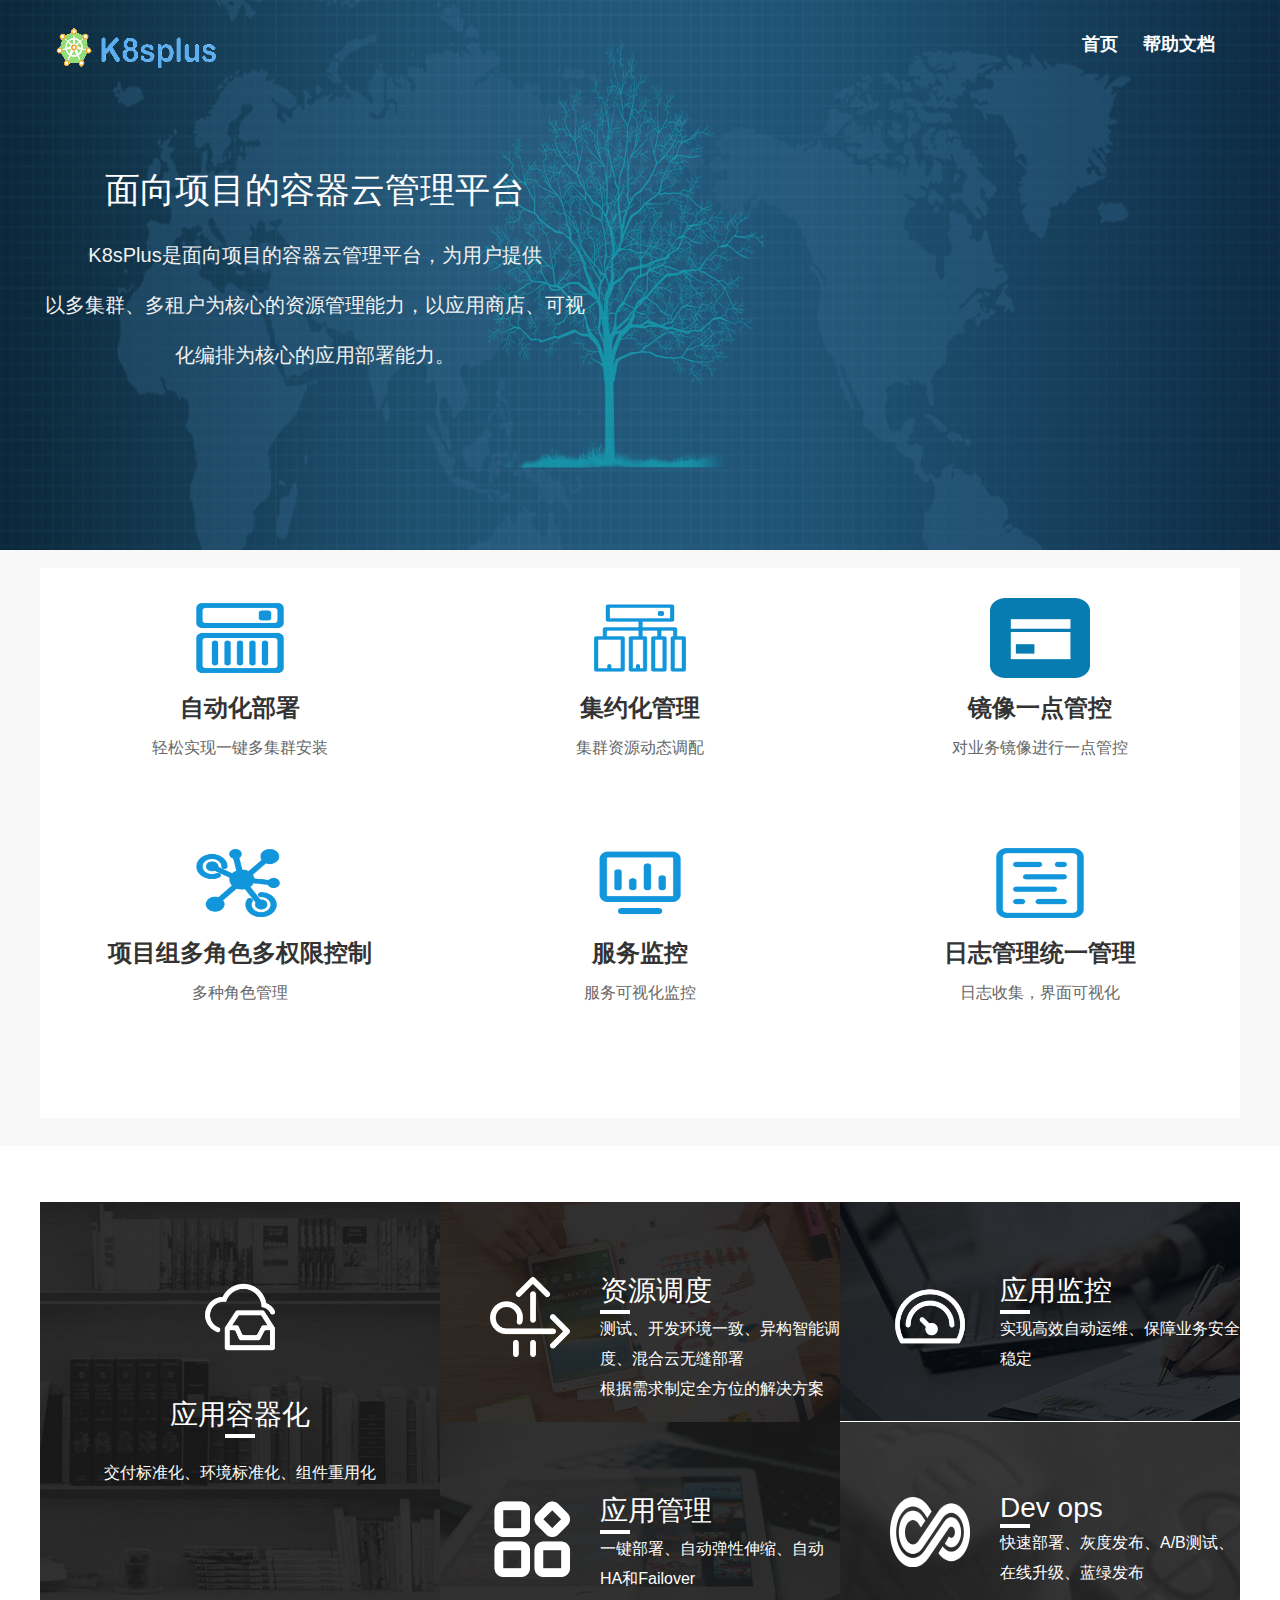
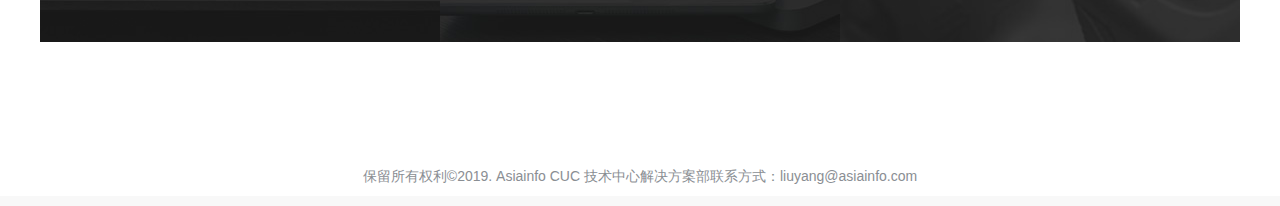
==== index.html @ 66e70c9d "+ 首页。" ====
<!DOCTYPE html>
<html>
<head>
    <meta charset="utf-8" />
    <meta http-equiv="X-UA-Compatible" content="IE=edge,chrome=1">
    <title>k8splus-首页</title>
    <!--<link rel="stylesheet" type="text/css" href="css/layui.css?v=7380"/>-->
    <link rel="stylesheet" type="text/css" href="css/PublicStyle.css?v=7380" />
    <link rel="stylesheet" type="text/css" href="css/main.css"/>
    <link rel="shortcut icon" href="img/logo_ico.ico" />

</head>
<body style="background: #f8f8f8; " class="fontFace">

<style>
    .zcy_menu a span{margin-top:15px;height:30px;}

</style>

<div class="zcy_indexBannerAndNav" style="height: 550px">
    <div class="zcy_indexBanner">
        <div class="zcy_indexBannerMsg" style="background: url(img/banner-t4.png) no-repeat center;background-size: 100% 100%;-moz-background-size: 100% 100%;">


            <div class="zcy_indexBannerMsg_No4" style="text-align: center">

                <h1 style="margin-top: 150px;font-size: 35px;color:#ffffff;width: 550px">面向项目的容器云管理平台</h1>
                <p style="width:550px;font-size: 20px;text-align: center">K8sPlus是面向项目的容器云管理平台，为用户提供<br>以多集群、多租户为核心的资源管理能力，以应用商店、可视化编排为核心的应用部署能力。</p>
            </div>

            <div  style="position:absolute; top:0; left:0; width:100%; height:89px;">
                <div class="zcy_nav">
                    <div class="zcy_logo"><a href="index3.html"><img src="img/k8s-icon2.png" style="margin-top: 20px;height: 58px;width: 240px"></a></div>
                    <div class="zcy_menu" >
                        <b><a href="index3.html" style="color: #ffffff">首页</a></b>
                        <!--<b><a href="product.html" class="navTag">产品概述</a></b>-->
                        <!--<b><a href="CarryoutPlan.html" class="navTag">实施案例</a></b>-->
                        <b><a href="https://lionelpang.github.io/k8splus/docs/" target="_blank" style="color: #ffffff">帮助文档</a></b>
                        <!--<b><a href="updateHistory.html">发布订阅</a></b>-->
                        <!--<a href=""style="margin-right:0">关于我们</a>-->
                    </div>
                </div>
            </div>
        </div>
    </div>

</div>

<script type="text/javascript">

</script>

<div class="zcy_indexPlan">
    <div class="byl_indexPlan">
        <div class="byl_indexPlanBox">
            <!--<h1>应用场景</h1>-->
            <br>
            <div class="byl_indexPlanMsg">
                <ul class="byl_show">
                    <li class="byl_li1">
                        <img src="img/bushu.png" class = "icon_fontSize">
                        <h2>自动化部署</h2>
                        <p>轻松实现一键多集群安装</p>
                    </li>
                    <li class="byl_li2">
                        <img src="img/icon--2.png" class = "icon_fontSize">
                        <h2>集约化管理</h2>
                        <p>集群资源动态调配</p>
                    </li>
                    <li class="byl_li3">
                        <img src="img/16-2.png" class = "icon_fontSize">
                        <h2>镜像一点管控</h2>
                        <p>对业务镜像进行一点管控</p>
                    </li>
                    <li class="byl_li4">
                        <img src="img/yiji-shujuguandaoguankongtai.png" class = "icon_fontSize">
                        <h2>项目组多角色多权限控制</h2>
                        <p>多种角色管理</p>
                    </li>
                    <li class="byl_li5">
                        <img src="img/jiankong.png" class = "icon_fontSize">
                        <h2>服务监控</h2>
                        <p>服务可视化监控</p>
                    </li>
                    <li class="byl_li6">
                        <img src="img/rizhi.png" class = "icon_fontSize">
                        <h2>日志管理统一管理</h2>
                        <p>日志收集，界面可视化</p>
                    </li>
                </ul>
            </div>
        </div>
    </div>
</div>
<br><br>

<div class="zcy_indexIncrement" style="background-color: white">
    <div class="byl_zcy_indexIncrement"  style="background-color: white">
        <div class="byl_zcy_indexIncrementBox"  style="background-color: white">
            <!--<h1></h1>-->
            <br>
            <br>
            <div class="byl_zcy_indexIncMsg" >
                <div class="byl_box1" >
                    <div class="byl_No1">
                        <img src="img/yunrongqi.png" class="bylimg80">
                        <h2>应用容器化</h2>
                        <em></em>
                        <p>交付标准化、环境标准化、组件重用化</p>
                    </div>
                </div>
                <div class="byl-right" >
                    <div class="byl_box2" >
                        <div class="byl_No2" >
                            <dl>
                                <dt><img src="img/ziyuantiaodu.png" class="bylimg80"></dt>
                                <dd>
                                    <h2>资源调度</h2>
                                    <em></em>
                                    <p>测试、开发环境一致、异构智能调度、混合云无缝部署<br>根据需求制定全方位的解决方案</p>
                                </dd>
                            </dl>
                        </div>
                    </div>
                    <div class="byl_box2">
                        <div class="byl_No3" >
                            <dl>
                                <dt><img src="img/jiankong2.png" class="bylimg80"></dt>
                                <dd>
                                    <h2>应用监控</h2>
                                    <em></em>
                                    <p>实现高效自动运维、保障业务安全稳定</p>
                                </dd>
                            </dl>
                        </div>
                    </div>
                    <div class="byl_box2">
                        <div class="byl_No4" >
                            <dl>
                                <dt><img src="img/gaiicon-.png" class="bylimg80"></dt>
                                <dd>
                                    <h2>应用管理</h2>
                                    <em></em>
                                    <p>一键部署、自动弹性伸缩、自动HA和Failover</p>
                                </dd>
                            </dl>
                        </div>
                    </div>
                    <div class="byl_box2">
                        <div class="byl_No5" >
                            <dl>
                                <dt><img src="img/devops2.png" style="height: 70px;width: 100px" class="bylimg80"></dt>
                                <dd>
                                    <h2>Dev ops</h2>
                                    <em></em>
                                    <p>快速部署、灰度发布、A/B测试、在线升级、蓝绿发布</p>
                                </dd>
                            </dl>
                        </div>
                    </div>
                </div>
            </div>
        </div>
    </div>
</div>


<style>
    .zcy_indexFootSer p em{margin:0 10px;}
    .zcy_indexBanner{position:absolute; top:0px; left:0; width:100%; height:550px;}

    .zcy_indexBannerMsg{width:100%; height:550px;  -webkit-background-size: contain; -o-background-size: cover; z-index:-1;}


    .zcy_indexBannerMsg.No6{background: url(./img/banner2.jpg)}
    .icon_fontSize {
     width: 100px;
        height: 80px;

    }
    .zcy_indexBannerMsg img{width:100%; height:550px; }
    .zcy_indexSideContact{width:100%; height:100px; background: #eeeeee;}
    /*.zcy_indexSide{width:100%; height:650px; background: url(../img/index_mapBanner.png)no-repeat center; -webkit-background-size: cover; -o-background-size: cover; margin:0 auto; }*/

    #china-map {
        width: 500px;
        height: 500px;
        margin: auto;
        background: red;
    }
</style>


<div style="display: none;">
    <!--<script type="text/javascript">var cnzz_protoco l = (("https:" == document.location.protocol) ? " https://" : " http://");document.write(unescape("%3Cspan id='cnzz_stat_icon_1259146455'%3E%3C/span%3E%3Cscript src='" + cnzz_protocol + "s11.cnzz.com/z_stat.php%3Fid%3D1259146455' type='text/javascript'%3E%3C/script%3E"));</script>-->
</div>

<div class="zcy_indexCopy">
    <p>保留所有权利©2019. Asiainfo CUC 技术中心解决方案部联系方式：liuyang@asiainfo.com</p>
</div>
</body>

</html>



<script type="text/javascript">




</script>
---- css/layui.css ----
/** layui-v1.0.9_rls MIT License By http://www.layui.com */

.layui-laypage a,
a {
	text-decoration: none
}

.layui-btn,
.layui-inline,
img {
	vertical-align: middle
}

.layui-btn,
.layui-unselect {
	-webkit-user-select: none;
	-ms-user-select: none;
	-moz-user-select: none
}

.layui-btn,
.layui-tree li i,
.layui-unselect {
	-moz-user-select: none
}

blockquote,
body,
button,
dd,
div,
dl,
dt,
form,
h1,
h2,
h3,
h4,
h5,
h6,
input,
li,
ol,
p,
pre,
td,
textarea,
th,
ul {
	margin: 0;
	padding: 0;
	-webkit-tap-highlight-color: rgba(0, 0, 0, 0)
}

a:active,
a:hover {
	outline: 0
}

img {
	display: inline-block;
	border: none
}

li {
	list-style: none
}

table {
	border-collapse: collapse;
	border-spacing: 0
}

h1,
h2,
h3 {
	font-size: 14px;
	font-weight: 400
}

h4,
h5,
h6 {
	font-size: 100%;
	font-weight: 400
}

button,
input,
optgroup,
option,
select,
textarea {
	font-family: inherit;
	font-size: inherit;
	font-style: inherit;
	font-weight: inherit;
	outline: 0
}

pre {
	white-space: pre-wrap;
	white-space: -moz-pre-wrap;
	white-space: -pre-wrap;
	white-space: -o-pre-wrap;
	word-wrap: break-word
}

::-webkit-scrollbar {
	width: 10px;
	height: 10px
}

::-webkit-scrollbar-button:vertical {
	display: none
}

::-webkit-scrollbar-corner,
::-webkit-scrollbar-track {
	background-color: #e2e2e2
}

::-webkit-scrollbar-thumb {
	border-radius: 0;
	background-color: rgba(0, 0, 0, .3)
}

::-webkit-scrollbar-thumb:vertical:hover {
	background-color: rgba(0, 0, 0, .35)
}

::-webkit-scrollbar-thumb:vertical:active {
	background-color: rgba(0, 0, 0, .38)
}
@font-face {
	font-family: layui-icon;
	src: url(../font/iconfont.eot?v=1.0.9);
	src: url(../font/iconfont.eot?v=1.0.9#iefix) format('embedded-opentype'),
	url(../font/iconfont.svg?v=1.0.9#iconfont) format('svg'),
	url(../font/iconfont.woff?v=1.0.9) format('woff'),
	url(../font/iconfont.ttf?v=1.0.9) format('truetype')
}
.layui-icon {
	font-family: layui-icon!important;
	font-size: 16px;
	font-style: normal;
	-webkit-font-smoothing: antialiased;
	-moz-osx-font-smoothing: grayscale
}
/*
body {
	line-height: 24px;
	font: 14px Helvetica Neue, Helvetica, PingFang SC, \5FAE\8F6F\96C5\9ED1, Tahoma, Arial, sans-serif
}
*/

hr {
	height: 1px;
	margin: 10px 0;
	border: 0;
	background-color: #e2e2e2;
	clear: both
}

a {
	color: #333
}

a:hover {
	color: #777
}

a cite {
	font-style: normal;
	*cursor: pointer
}

.layui-box,
.layui-box * {
	-webkit-box-sizing: content-box!important;
	-moz-box-sizing: content-box!important;
	box-sizing: content-box!important
}

.layui-border-box,
.layui-border-box * {
	-webkit-box-sizing: border-box!important;
	-moz-box-sizing: border-box!important;
	box-sizing: border-box!important
}

.layui-clear {
	clear: both;
	*zoom: 1
}

.layui-clear:after {
	content: '\20';
	clear: both;
	*zoom: 1;
	display: block;
	height: 0
}

.layui-inline {
	position: relative;
	display: inline-block;
	*display: inline;
	*zoom: 1
}

.layui-edge {
	position: absolute;
	width: 0;
	height: 0;
	border-style: dashed;
	border-color: transparent;
	overflow: hidden
}

.layui-elip {
	text-overflow: ellipsis;
	overflow: hidden;
	white-space: nowrap
}

.layui-disabled,
.layui-disabled:hover {
	color: #d2d2d2!important;
	cursor: not-allowed!important
}

.layui-circle {
	border-radius: 100%
}

.layui-show {
	display: block!important
}

.layui-hide {
	display: none!important
}

.layui-main {
	position: relative;
	width: 1140px;
	margin: 0 auto
}

.layui-header {
	position: relative;
	z-index: 1000;
	height: 60px
}

.layui-header a:hover {
	transition: all .5s;
	-webkit-transition: all .5s
}

.layui-side {
	position: fixed;
	top: 0;
	bottom: 0;
	z-index: 999;
	width: 200px;
	overflow-x: hidden
}

.layui-side-scroll {
	width: 220px;
	height: 100%;
	overflow-x: hidden
}

.layui-body {
	position: absolute;
	left: 200px;
	right: 0;
	top: 0;
	bottom: 0;
	z-index: 998;
	width: auto;
	overflow: hidden;
	overflow-y: auto;
	-webkit-box-sizing: border-box;
	-moz-box-sizing: border-box;
	box-sizing: border-box
}

.layui-layout-admin .layui-header {
	background-color: #23262E
}

.layui-layout-admin .layui-side {
	top: 60px;
	width: 200px;
	overflow-x: hidden
}

.layui-layout-admin .layui-body {
	top: 60px;
	bottom: 44px
}

.layui-layout-admin .layui-main {
	width: auto;
	margin: 0 15px
}

.layui-layout-admin .layui-footer {
	position: fixed;
	left: 200px;
	right: 0;
	bottom: 0;
	height: 44px;
	background-color: #eee
}

.layui-btn,
.layui-input,
.layui-select,
.layui-textarea,
.layui-upload-button {
	outline: 0;
	-webkit-transition: border-color .3s cubic-bezier(.65, .05, .35, .5);
	transition: border-color .3s cubic-bezier(.65, .05, .35, .5);
	-webkit-box-sizing: border-box!important;
	-moz-box-sizing: border-box!important;
	box-sizing: border-box!important
}

.layui-elem-quote {
	margin-bottom: 10px;
	padding: 15px;
	line-height: 22px;
	border-left: 5px solid #009688;
	border-radius: 0 2px 2px 0;
	background-color: #f2f2f2
}

.layui-quote-nm {
	border-color: #e2e2e2;
	border-style: solid;
	border-width: 1px 1px 1px 5px;
	background: 0 0
}

.layui-elem-field {
	margin-bottom: 10px;
	padding: 0;
	border: 1px solid #e2e2e2
}

.layui-elem-field legend {
	margin-left: 20px;
	padding: 0 10px;
	font-size: 20px;
	font-weight: 300
}

.layui-field-title {
	margin: 10px 0 20px;
	border: none;
	border-top: 1px solid #e2e2e2
}

.layui-field-box {
	padding: 10px 15px
}

.layui-field-title .layui-field-box {
	padding: 10px 0
}

.layui-progress {
	position: relative;
	height: 6px;
	border-radius: 20px;
	background-color: #e2e2e2
}

.layui-progress-bar {
	position: absolute;
	width: 0;
	max-width: 100%;
	height: 6px;
	border-radius: 20px;
	text-align: right;
	background-color: #5FB878;
	transition: all .3s;
	-webkit-transition: all .3s
}

.layui-progress-big,
.layui-progress-big .layui-progress-bar {
	height: 18px;
	line-height: 18px
}

.layui-progress-text {
	position: relative;
	top: -18px;
	line-height: 18px;
	font-size: 12px;
	color: #666
}

.layui-progress-big .layui-progress-text {
	position: static;
	padding: 0 10px;
	color: #fff
}

.layui-collapse {
	border: 1px solid #e2e2e2;
	border-radius: 2px
}

.layui-colla-item {
	border-top: 1px solid #e2e2e2
}

.layui-colla-item:first-child {
	border-top: none
}

.layui-colla-title {
	position: relative;
	height: 42px;
	line-height: 42px;
	padding: 0 15px 0 35px;
	color: #333;
	background-color: #f2f2f2;
	cursor: pointer
}

.layui-colla-content {
	display: none;
	padding: 10px 15px;
	line-height: 22px;
	border-top: 1px solid #e2e2e2;
	color: #666
}

.layui-colla-icon {
	position: absolute;
	left: 15px;
	top: 0;
	font-size: 14px
}

.layui-bg-red {
	background-color: #FF5722
}

.layui-bg-orange {
	background-color: #F7B824
}

.layui-bg-green {
	background-color: #009688
}

.layui-bg-cyan {
	background-color: #2F4056
}

.layui-bg-blue {
	background-color: #1E9FFF
}

.layui-bg-black {
	background-color: #393D49
}

.layui-bg-gray {
	background-color: #eee
}

.layui-word-aux {
	font-size: 12px;
	color: #999;
	padding: 0 5px
}

.layui-btn {
	display: inline-block;
	height: 38px;
	line-height: 38px;
	padding: 0 18px;
	background-color: #009688;
	color: #fff;
	white-space: nowrap;
	text-align: center;
	font-size: 14px;
	border: none;
	border-radius: 2px;
	cursor: pointer;
	opacity: .9;
	filter: alpha(opacity=90)
}

.layui-btn:hover {
	opacity: .8;
	filter: alpha(opacity=80);
	color: #fff
}

.layui-btn:active {
	opacity: 1;
	filter: alpha(opacity=100)
}

.layui-btn+.layui-btn {
	margin-left: 10px
}

.layui-btn-radius {
	border-radius: 100px
}

.layui-btn .layui-icon {
	font-size: 18px;
	vertical-align: bottom
}

.layui-btn-primary {
	border: 1px solid #C9C9C9;
	background-color: #fff;
	color: #555
}

.layui-btn-primary:hover {
	border-color: #009688;
	color: #333
}

.layui-btn-normal {
	background-color: #1E9FFF
}

.layui-btn-warm {
	background-color: #F7B824
}

.layui-btn-danger {
	background-color: #FF5722
}

.layui-btn-disabled,
.layui-btn-disabled:active,
.layui-btn-disabled:hover {
	border: 1px solid #e6e6e6;
	background-color: #FBFBFB;
	color: #C9C9C9;
	cursor: not-allowed;
	opacity: 1
}

.layui-btn-big {
	height: 44px;
	line-height: 44px;
	padding: 0 25px;
	font-size: 16px
}

.layui-btn-small {
	height: 30px;
	line-height: 30px;
	padding: 0 10px;
	font-size: 12px
}

.layui-btn-small i {
	font-size: 16px!important
}

.layui-btn-mini {
	height: 22px;
	line-height: 22px;
	padding: 0 5px;
	font-size: 12px
}

.layui-btn-mini i {
	font-size: 14px!important
}

.layui-btn-group {
	display: inline-block;
	vertical-align: middle;
	font-size: 0
}

.layui-btn-group .layui-btn {
	margin-left: 0!important;
	margin-right: 0!important;
	border-left: 1px solid rgba(255, 255, 255, .5);
	border-radius: 0
}

.layui-btn-group .layui-btn-primary {
	border-left: none
}

.layui-btn-group .layui-btn-primary:hover {
	border-color: #C9C9C9;
	color: #009688
}

.layui-btn-group .layui-btn:first-child {
	border-left: none;
	border-radius: 2px 0 0 2px
}

.layui-btn-group .layui-btn-primary:first-child {
	border-left: 1px solid #c9c9c9
}

.layui-btn-group .layui-btn:last-child {
	border-radius: 0 2px 2px 0
}

.layui-btn-group .layui-btn+.layui-btn {
	margin-left: 0
}

.layui-btn-group+.layui-btn-group {
	margin-left: 10px
}

.layui-input,
.layui-select,
.layui-textarea {
	height: 38px;
	line-height: 38px;
	line-height: 36px\9;
	border: 1px solid #e6e6e6;
	background-color: #fff;
	border-radius: 2px
}

.layui-form-label,
.layui-form-mid,
.layui-textarea {
	line-height: 20px;
	position: relative
}

.layui-input,
.layui-textarea {
	display: block;
	width: 100%;
	padding-left: 10px
}

.layui-input:hover,
.layui-textarea:hover {
	border-color: #D2D2D2!important
}

.layui-input:focus,
.layui-textarea:focus {
	border-color: #C9C9C9!important
}

.layui-textarea {
	min-height: 100px;
	height: auto;
	padding: 6px 10px;
	resize: vertical
}

.layui-select {
	padding: 0 10px
}

.layui-form input[type=checkbox],
.layui-form input[type=radio],
.layui-form select {
	display: none
}

.layui-form-item {
	margin-bottom: 15px;
	clear: both;
	*zoom: 1
}

.layui-form-item:after {
	content: '\20';
	clear: both;
	*zoom: 1;
	display: block;
	height: 0
}

.layui-form-label {
	float: left;
	display: block;
	padding: 9px 15px;
	width: 120px;
	font-weight: 400;
	text-align: right
}

.layui-form-item .layui-inline {
	margin-bottom: 5px;
	margin-right: 10px
}

.layui-input-block,
.layui-input-inline {
	position: relative
}

.layui-input-block {
	margin-left: 110px;
	min-height: 36px
}

.layui-input-inline {
	display: inline-block;
	vertical-align: middle
}

.layui-form-item .layui-input-inline {
	float: left;
	width: 190px;
	margin-right: 10px
}

.layui-form-text .layui-input-inline {
	width: auto
}

.layui-form-mid {
	float: left;
	display: block;
	padding: 8px 0;
	margin-right: 10px
}

.layui-form-danger+.layui-form-select .layui-input,
.layui-form-danger:focus {
	border: 1px solid #FF5722!important
}

.layui-form-select {
	position: relative
}

.layui-form-select .layui-input {
	padding-right: 30px;
	cursor: pointer
}

.layui-form-select .layui-edge {
	position: absolute;
	right: 10px;
	top: 50%;
	margin-top: -3px;
	cursor: pointer;
	border-width: 6px;
	border-top-color: #c2c2c2;
	border-top-style: solid;
	transition: all .3s;
	-webkit-transition: all .3s
}

.layui-form-select dl {
	display: none;
	position: absolute;
	left: 0;
	top: 42px;
	padding: 5px 0;
	z-index: 999;
	min-width: 100%;
	border: 1px solid #d2d2d2;
	max-height: 300px;
	overflow-y: auto;
	background-color: #fff;
	border-radius: 2px;
	box-shadow: 0 2px 4px rgba(0, 0, 0, .12);
	box-sizing: border-box
}

.layui-form-select dl dd,
.layui-form-select dl dt {
	padding: 0 10px;
	line-height: 36px;
	white-space: nowrap;
	overflow: hidden;
	text-overflow: ellipsis
}

.layui-form-select dl dt {
	font-size: 12px;
	color: #999
}

.layui-form-select dl dd {
	cursor: pointer
}

.layui-form-select dl dd:hover {
	background-color: #f2f2f2
}

.layui-form-select .layui-select-group dd {
	padding-left: 20px
}

.layui-form-select dl dd.layui-this {
	background-color: #5FB878;
	color: #fff
}

.layui-form-checkbox,
.layui-form-select dl dd.layui-disabled {
	background-color: #fff
}

.layui-form-selected dl {
	display: block
}

.layui-form-checkbox,
.layui-form-checkbox *,
.layui-form-radio,
.layui-form-radio *,
.layui-form-switch {
	display: inline-block;
	vertical-align: middle
}

.layui-form-selected .layui-edge {
	margin-top: -9px;
	-webkit-transform: rotate(180deg);
	transform: rotate(180deg);
	margin-top: -3px\9
}

:root .layui-form-selected .layui-edge {
	margin-top: -9px\0/IE9
}

.layui-select-none {
	margin: 5px 0;
	text-align: center;
	color: #999
}

.layui-select-disabled .layui-disabled {
	border-color: #eee!important
}

.layui-select-disabled .layui-edge {
	border-top-color: #d2d2d2
}

.layui-form-checkbox {
	position: relative;
	height: 30px;
	line-height: 28px;
	margin-right: 10px;
	padding-right: 30px;
	border: 1px solid #d2d2d2;
	cursor: pointer;
	font-size: 0;
	border-radius: 2px;
	-webkit-transition: .1s linear;
	transition: .1s linear;
	box-sizing: border-box!important
}

.layui-form-checkbox:hover {
	border: 1px solid #c2c2c2
}

.layui-form-checkbox span {
	padding: 0 10px;
	height: 100%;
	font-size: 14px;
	background-color: #d2d2d2;
	color: #fff;
	overflow: hidden;
	white-space: nowrap;
	text-overflow: ellipsis
}

.layui-form-checkbox:hover span {
	background-color: #c2c2c2
}

.layui-form-checkbox i {
	position: absolute;
	right: 0;
	width: 30px;
	color: #fff;
	font-size: 20px;
	text-align: center
}

.layui-form-checkbox:hover i {
	color: #c2c2c2
}

.layui-form-checked,
.layui-form-checked:hover {
	border-color: #5FB878
}

.layui-form-checked span,
.layui-form-checked:hover span {
	background-color: #5FB878
}

.layui-form-checked i,
.layui-form-checked:hover i {
	color: #5FB878
}

.layui-form-item .layui-form-checkbox {
	margin-top: 4px
}

.layui-form-checkbox[lay-skin=primary] {
	height: auto!important;
	line-height: normal!important;
	border: none!important;
	margin-right: 0;
	padding-right: 0;
	background: 0 0
}

.layui-form-checkbox[lay-skin=primary] span {
	float: right;
	padding-right: 15px;
	line-height: 18px;
	background: 0 0;
	color: #333
}

.layui-form-checkbox[lay-skin=primary] i {
	position: relative;
	top: 0;
	width: 16px;
	line-height: 16px;
	border: 1px solid #d2d2d2;
	font-size: 12px;
	border-radius: 2px;
	background-color: #fff;
	-webkit-transition: .1s linear;
	transition: .1s linear
}

.layui-form-checkbox[lay-skin=primary]:hover i {
	color: #333333;
	border-color: #1B1B1B;
	font-weight: bold;
}

.layui-form-checked[lay-skin=primary] i {
	border-color: #5FB878;
	background-color: #5FB878;
	color: #fff
}

.layui-checkbox-disbaled[lay-skin=primary] span {
	background: 0 0!important
}

.layui-checkbox-disbaled[lay-skin=primary]:hover i {
	border-color: #d2d2d2
}

.layui-form-item .layui-form-checkbox[lay-skin=primary] {
	margin-top: 10px
}

.layui-form-switch {
	position: relative;
	height: 22px;
	line-height: 22px;
	width: 42px;
	padding: 0 5px;
	margin-top: 8px;
	border: 1px solid #d2d2d2;
	border-radius: 20px;
	cursor: pointer;
	background-color: #fff;
	-webkit-transition: .1s linear;
	transition: .1s linear
}

.layui-form-switch i {
	position: absolute;
	left: 5px;
	top: 3px;
	width: 16px;
	height: 16px;
	border-radius: 20px;
	background-color: #d2d2d2;
	-webkit-transition: .1s linear;
	transition: .1s linear
}

.layui-form-switch em {
	position: absolute;
	right: 5px;
	top: 0;
	width: 25px;
	padding: 0!important;
	text-align: center!important;
	color: #999!important;
	font-style: normal!important;
	font-size: 12px
}

.layui-form-onswitch {
	border-color: #5FB878;
	background-color: #5FB878
}

.layui-form-onswitch i {
	left: 32px;
	background-color: #fff
}

.layui-form-onswitch em {
	left: 5px;
	right: auto;
	color: #fff!important
}

.layui-checkbox-disbaled {
	border-color: #e2e2e2!important
}

.layui-checkbox-disbaled span {
	background-color: #e2e2e2!important
}

.layui-checkbox-disbaled:hover i {
	color: #fff!important
}

.layui-form-radio {
	line-height: 28px;
	margin: 6px 10px 0 0;
	padding-right: 10px;
	cursor: pointer;
	font-size: 0
}

.layui-form-radio i {
	margin-right: 8px;
	font-size: 15px;
	color: #c2c2c2
}

.layui-form-radio span {
	font-size: 14px
}

.layui-form-radio i:hover,
.layui-form-radioed i {
	color: #5FB878
}

.layui-radio-disbaled i {
	color: #e2e2e2!important
}

.layui-form-pane .layui-form-label {
	width: 110px;
	padding: 8px 15px;
	height: 38px;
	line-height: 20px;
	border: 1px solid #e6e6e6;
	border-radius: 2px 0 0 2px;
	text-align: center;
	background-color: #FBFBFB;
	overflow: hidden;
	white-space: nowrap;
	text-overflow: ellipsis;
	-webkit-box-sizing: border-box!important;
	-moz-box-sizing: border-box!important;
	box-sizing: border-box!important
}

.layui-form-pane .layui-input-inline {
	margin-left: -1px
}

.layui-form-pane .layui-input-block {
	margin-left: 110px;
	left: -1px
}

.layui-form-pane .layui-input {
	border-radius: 0 2px 2px 0
}

.layui-form-pane .layui-form-text .layui-form-label {
	float: none;
	width: 100%;
	border-right: 1px solid #e6e6e6;
	border-radius: 2px;
	-webkit-box-sizing: border-box!important;
	-moz-box-sizing: border-box!important;
	box-sizing: border-box!important;
	text-align: left
}

.layui-laypage button,
.layui-laypage input,
.layui-nav {
	-webkit-box-sizing: border-box!important;
	-moz-box-sizing: border-box!important
}

.layui-form-pane .layui-form-text .layui-input-inline {
	display: block;
	margin: 0;
	top: -1px;
	clear: both
}

.layui-form-pane .layui-form-text .layui-input-block {
	margin: 0;
	left: 0;
	top: -1px
}

.layui-form-pane .layui-form-text .layui-textarea {
	min-height: 100px;
	border-radius: 0 0 2px 2px
}

.layui-form-pane .layui-form-checkbox {
	margin: 4px 0 4px 10px
}

.layui-form-pane .layui-form-radio,
.layui-form-pane .layui-form-switch {
	margin-top: 6px;
	margin-left: 10px
}

.layui-form-pane .layui-form-item[pane] {
	position: relative;
	border: 1px solid #e6e6e6
}

.layui-form-pane .layui-form-item[pane] .layui-form-label {
	position: absolute;
	left: 0;
	top: 0;
	height: 100%;
	border-width: 0 1px 0 0
}

.layui-form-pane .layui-form-item[pane] .layui-input-inline {
	margin-left: 110px
}

.layui-layedit {
	border: 1px solid #d2d2d2;
	border-radius: 2px
}

.layui-layedit-tool {
	padding: 3px 5px;
	border-bottom: 1px solid #e2e2e2;
	font-size: 0
}

.layedit-tool-fixed {
	position: fixed;
	top: 0;
	border-top: 1px solid #e2e2e2
}

.layui-layedit-tool .layedit-tool-mid,
.layui-layedit-tool .layui-icon {
	display: inline-block;
	vertical-align: middle;
	text-align: center;
	font-size: 14px
}

.layui-layedit-tool .layui-icon {
	position: relative;
	width: 32px;
	height: 30px;
	line-height: 30px;
	margin: 3px 5px;
	color: #777;
	cursor: pointer;
	border-radius: 2px
}

.layui-layedit-tool .layui-icon:hover {
	color: #393D49
}

.layui-layedit-tool .layui-icon:active {
	color: #000
}

.layui-layedit-tool .layedit-tool-active {
	background-color: #e2e2e2;
	color: #000
}

.layui-layedit-tool .layui-disabled,
.layui-layedit-tool .layui-disabled:hover {
	color: #d2d2d2;
	cursor: not-allowed
}

.layui-layedit-tool .layedit-tool-mid {
	width: 1px;
	height: 18px;
	margin: 0 10px;
	background-color: #d2d2d2
}

.layedit-tool-html {
	width: 50px!important;
	font-size: 30px!important
}

.layedit-tool-b,
.layedit-tool-code,
.layedit-tool-help {
	font-size: 16px!important
}

.layedit-tool-d,
.layedit-tool-face,
.layedit-tool-image,
.layedit-tool-unlink {
	font-size: 18px!important
}

.layedit-tool-image input {
	position: absolute;
	font-size: 0;
	left: 0;
	top: 0;
	width: 100%;
	height: 100%;
	opacity: .01;
	filter: Alpha(opacity=1);
	cursor: pointer
}

.layui-layedit-iframe iframe {
	display: block;
	width: 100%
}

#LAY_layedit_code {
	overflow: hidden
}

.layui-table {
	width: 100%;
	margin: 10px 0;
	background-color: #fff
}

.layui-table tr {
	transition: all .3s;
	-webkit-transition: all .3s
}

.layui-table thead tr {
	background-color: #f2f2f2
}

.layui-table th {
	text-align: left
}

.layui-table td,
.layui-table th {
	padding: 9px 15px;
	min-height: 20px;
	line-height: 20px;
	border: 1px solid #e2e2e2;
	font-size: 14px
}

.layui-table tr:hover,
.layui-table[lay-even] tr:nth-child(even) {
	background-color: #f8f8f8
}

.layui-table[lay-skin=line],
.layui-table[lay-skin=row] {
	border: 1px solid #e2e2e2
}

.layui-table[lay-skin=line] td,
.layui-table[lay-skin=line] th {
	border: none;
	border-bottom: 1px solid #e2e2e2
}

.layui-table[lay-skin=row] td,
.layui-table[lay-skin=row] th {
	border: none;
	border-right: 1px solid #e2e2e2
}

.layui-table[lay-skin=nob] td,
.layui-table[lay-skin=nob] th {
	border: none
}

.layui-upload-button {
	position: relative;
	display: inline-block;
	vertical-align: middle;
	min-width: 60px;
	height: 38px;
	line-height: 38px;
	border: 1px solid #DFDFDF;
	border-radius: 2px;
	overflow: hidden;
	background-color: #fff;
	color: #666
}

.layui-upload-button:hover {
	border: 1px solid #aaa;
	color: #333
}

.layui-upload-button:active {
	border: 1px solid #4CAF50;
	color: #000
}

.layui-upload-button input,
.layui-upload-file {
	opacity: .01;
	filter: Alpha(opacity=1);
	cursor: pointer
}

.layui-upload-button input {
	position: absolute;
	left: 0;
	top: 0;
	z-index: 10;
	font-size: 100px;
	width: 100%;
	height: 100%
}

.layui-upload-icon {
	display: block;
	margin: 0 15px;
	text-align: center
}

.layui-upload-icon i {
	margin-right: 5px;
	vertical-align: top;
	font-size: 20px;
	color: #5FB878
}

.layui-upload-iframe {
	position: absolute;
	width: 0;
	height: 0;
	border: 0;
	visibility: hidden
}

.layui-upload-enter {
	border: 1px solid #009E94;
	background-color: #009E94;
	color: #fff;
	-webkit-transform: scale(1.1);
	transform: scale(1.1)
}

.layui-upload-enter .layui-upload-icon,
.layui-upload-enter .layui-upload-icon i {
	color: #fff
}

.layui-flow-more {
	margin: 10px 0;
	text-align: center;
	color: #999;
	font-size: 14px
}

.layui-flow-more a {
	height: 32px;
	line-height: 32px
}

.layui-flow-more a * {
	display: inline-block;
	vertical-align: top
}

.layui-flow-more a cite {
	padding: 0 20px;
	border-radius: 3px;
	background-color: #eee;
	color: #333;
	font-style: normal
}

.layui-flow-more a cite:hover {
	opacity: .8
}

.layui-flow-more a i {
	font-size: 30px;
	color: #737383
}

.layui-laypage {
	display: inline-block;
	*display: inline;
	*zoom: 1;
	vertical-align: middle;
	margin: 10px 0;
	font-size: 0
}

.layui-laypage>:first-child,
.layui-laypage>:first-child em {
	border-radius: 2px 0 0 2px
}

.layui-laypage>:last-child,
.layui-laypage>:last-child em {
	border-radius: 0 2px 2px 0
}

.layui-laypage a,
.layui-laypage span {
	display: inline-block;
	*display: inline;
	*zoom: 1;
	vertical-align: middle;
	padding: 0 15px;
	border: 1px solid #e2e2e2;
	height: 28px;
	line-height: 28px;
	margin: 0 -1px 5px 0;
	background-color: #fff;
	color: #333;
	font-size: 12px
}

.layui-laypage em {
	font-style: normal
}

.layui-laypage span {
	color: #999;
	font-weight: 700
}

.layui-laypage .layui-laypage-curr {
	position: relative
}

.layui-laypage .layui-laypage-curr em {
	position: relative;
	color: #fff;
	font-weight: 400
}

.layui-laypage .layui-laypage-curr .layui-laypage-em {
	position: absolute;
	left: -1px;
	top: -1px;
	padding: 1px;
	width: 100%;
	height: 100%;
	background-color: #009688
}

.layui-laypage-em {
	border-radius: 2px
}

.layui-laypage-next em,
.layui-laypage-prev em {
	font-family: Sim sun;
	font-size: 16px
}

.layui-laypage .layui-laypage-total {
	height: 30px;
	line-height: 30px;
	margin-left: 1px;
	border: none;
	font-weight: 400
}

.layui-laypage button,
.layui-laypage input {
	height: 30px;
	line-height: 30px;
	border: 1px solid #e2e2e2;
	border-radius: 2px;
	vertical-align: top;
	background-color: #fff;
	box-sizing: border-box!important
}

.layui-laypage input {
	width: 50px;
	margin: 0 5px;
	text-align: center
}

.layui-laypage button {
	margin-left: 5px;
	padding: 0 15px;
	cursor: pointer
}

.layui-code {
	position: relative;
	margin: 10px 0;
	padding: 15px;
	line-height: 20px;
	border: 1px solid #ddd;
	border-left-width: 6px;
	background-color: #F2F2F2;
	color: #333;
	font-family: Courier New;
	font-size: 12px
}

.layui-tree {
	line-height: 26px
}

.layui-tree li {
	text-overflow: ellipsis;
	overflow: hidden;
	white-space: nowrap
}

.layui-tree li .layui-tree-spread,
.layui-tree li a {
	display: inline-block;
	vertical-align: top;
	height: 26px;
	*display: inline;
	*zoom: 1;
	cursor: pointer
}

.layui-tree li a {
	font-size: 0
}

.layui-tree li a i {
	font-size: 16px
}

.layui-tree li a cite {
	padding: 0 6px;
	font-size: 14px;
	font-style: normal
}

.layui-tree li i {
	padding-left: 6px;
	color: #333
}

.layui-tree li .layui-tree-check {
	font-size: 13px
}

.layui-tree li .layui-tree-check:hover {
	color: #009E94
}

.layui-tree li ul {
	display: none;
	margin-left: 20px
}

.layui-tree li .layui-tree-enter {
	line-height: 24px;
	border: 1px dotted #000
}

.layui-tree-drag {
	display: none;
	position: absolute;
	left: -666px;
	top: -666px;
	background-color: #f2f2f2;
	padding: 5px 10px;
	border: 1px dotted #000;
	white-space: nowrap
}

.layui-tree-drag i {
	padding-right: 5px
}

.layui-nav {
	position: relative;
	padding: 0 20px;
	background-color: #393D49;
	color: #c2c2c2;
	border-radius: 2px;
	font-size: 0;
	box-sizing: border-box!important
}

.layui-nav * {
	font-size: 14px
}

.layui-nav .layui-nav-item {
	position: relative;
	display: inline-block;
	*display: inline;
	*zoom: 1;
	vertical-align: middle;
	line-height: 60px
}

.layui-nav .layui-nav-item a {
	display: block;
	padding: 0 20px;
	color: #c2c2c2;
	transition: all .3s;
	-webkit-transition: all .3s
}

.layui-nav .layui-this:after,
.layui-nav-bar,
.layui-nav-tree .layui-nav-itemed:after {
	position: absolute;
	left: 0;
	top: 0;
	width: 0;
	height: 5px;
	background-color: #5FB878;
	transition: all .2s;
	-webkit-transition: all .2s
}

.layui-nav-bar {
	z-index: 1000
}

.layui-nav .layui-nav-item a:hover,
.layui-nav .layui-this a {
	color: #fff
}

.layui-nav .layui-this:after {
	content: '';
	top: auto;
	bottom: 0;
	width: 100%
}

.layui-nav .layui-nav-more {
	content: '';
	width: 0;
	height: 0;
	border-style: solid dashed dashed;
	border-color: #c2c2c2 transparent transparent;
	overflow: hidden;
	cursor: pointer;
	transition: all .2s;
	-webkit-transition: all .2s;
	position: absolute;
	top: 28px;
	right: 3px;
	border-width: 6px
}

.layui-nav .layui-nav-mored,
.layui-nav-itemed .layui-nav-more {
	top: 22px;
	border-style: dashed dashed solid;
	border-color: transparent transparent #c2c2c2
}

.layui-nav-child {
	display: none;
	position: absolute;
	left: 0;
	top: 65px;
	min-width: 100%;
	line-height: 36px;
	padding: 5px 0;
	box-shadow: 0 2px 4px rgba(0, 0, 0, .12);
	border: 1px solid #d2d2d2;
	background-color: #fff;
	z-index: 100;
	border-radius: 2px;
	white-space: nowrap
}

.layui-nav .layui-nav-child a {
	color: #333
}

.layui-nav .layui-nav-child a:hover {
	background-color: #f2f2f2;
	color: #333
}

.layui-nav-child dd {
	position: relative
}

.layui-nav-child dd.layui-this {
	background-color: #5FB878;
	color: #fff
}

.layui-nav-child dd.layui-this a {
	color: #fff
}

.layui-nav-child dd.layui-this:after {
	display: none
}

.layui-nav-tree {
	width: 200px;
	padding: 0
}

.layui-nav-tree .layui-nav-item {
	display: block;
	width: 100%;
	line-height: 45px
}

.layui-nav-tree .layui-nav-item a {
	height: 45px;
	text-overflow: ellipsis;
	overflow: hidden;
	white-space: nowrap
}

.layui-nav-tree .layui-nav-item a:hover {
	background-color: #4E5465
}

.layui-nav-tree .layui-nav-child dd.layui-this,
.layui-nav-tree .layui-this,
.layui-nav-tree .layui-this>a,
.layui-nav-tree .layui-this>a:hover {
	background-color: #009688;
	color: #fff
}

.layui-nav-tree .layui-this:after {
	display: none
}

.layui-nav-itemed>a,
.layui-nav-tree .layui-nav-title a,
.layui-nav-tree .layui-nav-title a:hover {
	background-color: #2B2E37!important;
	color: #fff!important
}

.layui-nav-tree .layui-nav-bar {
	width: 5px;
	height: 0;
	background-color: #009688
}

.layui-nav-tree .layui-nav-child {
	position: relative;
	z-index: 0;
	top: 0;
	border: none;
	box-shadow: none
}

.layui-nav-tree .layui-nav-child a {
	height: 40px;
	line-height: 40px;
	color: #c2c2c2
}

.layui-nav-tree .layui-nav-child,
.layui-nav-tree .layui-nav-child a:hover {
	background: 0 0;
	color: #fff
}

.layui-nav-tree .layui-nav-more {
	top: 20px;
	right: 10px
}

.layui-nav-itemed .layui-nav-more {
	top: 14px
}

.layui-nav-itemed .layui-nav-child {
	display: block;
	padding: 0
}

.layui-nav-side {
	position: fixed;
	top: 0;
	bottom: 0;
	left: 0;
	overflow-x: hidden;
	z-index: 999
}

.layui-breadcrumb {
	visibility: hidden;
	font-size: 0
}

.layui-breadcrumb a {
	padding-right: 8px;
	line-height: 22px;
	font-size: 14px;
	color: #333!important
}

.layui-breadcrumb a:hover {
	color: #01AAED!important
}

.layui-breadcrumb a cite,
.layui-breadcrumb a span {
	color: #666;
	cursor: text;
	font-style: normal
}

.layui-breadcrumb a span {
	padding-left: 8px;
	font-family: Sim sun
}

.layui-tab {
	margin: 10px 0;
	text-align: left!important
}

.layui-fixbar li,
.layui-tab-bar,
.layui-tab-title li,
.layui-util-face ul li {
	cursor: pointer;
	text-align: center
}

.layui-tab[overflow]>.layui-tab-title {
	overflow: hidden
}

.layui-tab-title {
	position: relative;
	left: 0;
	height: 40px;
	white-space: nowrap;
	font-size: 0;
	border-bottom: 1px solid #e2e2e2;
	transition: all .2s;
	-webkit-transition: all .2s
}

.layui-tab-title li {
	display: inline-block;
	*display: inline;
	*zoom: 1;
	vertical-align: middle;
	font-size: 14px;
	transition: all .2s;
	-webkit-transition: all .2s;
	position: relative;
	line-height: 40px;
	min-width: 65px;
	padding: 0 10px
}

.layui-tab-title li a {
	display: block
}

.layui-tab-title .layui-this {
	color: #000
}

.layui-tab-title .layui-this:after {
	position: absolute;
	left: 0;
	top: 0;
	content: '';
	width: 100%;
	height: 41px;
	border: 1px solid #e2e2e2;
	border-bottom-color: #fff;
	border-radius: 2px 2px 0 0;
	-webkit-box-sizing: border-box!important;
	-moz-box-sizing: border-box!important;
	box-sizing: border-box!important;
	pointer-events: none
}

.layui-tab-bar {
	position: absolute;
	right: 0;
	top: 0;
	z-index: 10;
	width: 30px;
	height: 39px;
	line-height: 39px;
	border: 1px solid #e2e2e2;
	border-radius: 2px;
	background-color: #fff
}

.layui-tab-bar .layui-icon {
	position: relative;
	display: inline-block;
	top: 3px;
	transition: all .3s;
	-webkit-transition: all .3s
}

.layui-tab-item,
.layui-util-face .layui-layer-TipsG {
	display: none
}

.layui-tab-more {
	padding-right: 30px;
	height: auto;
	white-space: normal
}

.layui-tab-more li.layui-this:after {
	border-bottom-color: #e2e2e2;
	border-radius: 2px
}

.layui-tab-more .layui-tab-bar .layui-icon {
	top: -2px;
	top: 3px\9;
	-webkit-transform: rotate(180deg);
	transform: rotate(180deg)
}

:root .layui-tab-more .layui-tab-bar .layui-icon {
	top: -2px\0/IE9
}

.layui-tab-content {
	padding: 10px
}

.layui-tab-title li .layui-tab-close {
	position: relative;
	margin-left: 8px;
	top: 1px;
	color: #c2c2c2;
	transition: all .2s;
	-webkit-transition: all .2s
}

.layui-tab-title li .layui-tab-close:hover {
	border-radius: 2px;
	background-color: #FF5722;
	color: #fff
}

.layui-tab-brief>.layui-tab-title .layui-this {
	color: #009688
}

.layui-tab-brief>.layui-tab-more li.layui-this:after,
.layui-tab-brief>.layui-tab-title .layui-this:after {
	border: none;
	border-radius: 0;
	border-bottom: 3px solid #5FB878
}

.layui-tab-brief[overflow]>.layui-tab-title .layui-this:after {
	top: -1px
}

.layui-tab-card {
	border: 1px solid #e2e2e2;
	border-radius: 2px;
	box-shadow: 0 2px 5px 0 rgba(0, 0, 0, .1)
}

.layui-tab-card>.layui-tab-title {
	background-color: #f2f2f2
}

.layui-tab-card>.layui-tab-title li {
	margin-right: -1px;
	margin-left: -1px
}

.layui-tab-card>.layui-tab-title .layui-this {
	background-color: #fff
}

.layui-tab-card>.layui-tab-title .layui-this:after {
	border-top: none;
	border-width: 1px;
	border-bottom-color: #fff
}

.layui-tab-card>.layui-tab-title .layui-tab-bar {
	height: 40px;
	line-height: 40px;
	border-radius: 0;
	border-top: none;
	border-right: none
}

.layui-tab-card>.layui-tab-more .layui-this {
	background: 0 0;
	color: #5FB878
}

.layui-tab-card>.layui-tab-more .layui-this:after {
	border: none
}

.layui-fixbar {
	position: fixed;
	right: 15px;
	bottom: 15px;
	z-index: 9999
}

.layui-fixbar li {
	width: 50px;
	height: 50px;
	line-height: 50px;
	margin-bottom: 1px;
	font-size: 30px;
	background-color: #9F9F9F;
	color: #fff;
	border-radius: 2px;
	opacity: .95
}

.layui-fixbar li:hover {
	opacity: .85
}

.layui-fixbar li:active {
	opacity: 1
}

.layui-fixbar .layui-fixbar-top {
	display: none;
	font-size: 40px
}

body .layui-util-face {
	border: none;
	background: 0 0
}

body .layui-util-face .layui-layer-content {
	padding: 0;
	background-color: #fff;
	color: #666;
	box-shadow: none
}

.layui-util-face ul {
	position: relative;
	width: 372px;
	padding: 10px;
	border: 1px solid #D9D9D9;
	background-color: #fff;
	box-shadow: 0 0 20px rgba(0, 0, 0, .2)
}

.layui-util-face ul li {
	float: left;
	border: 1px solid #e8e8e8;
	height: 22px;
	width: 26px;
	overflow: hidden;
	margin: -1px 0 0 -1px;
	padding: 4px 2px
}

.layui-util-face ul li:hover {
	position: relative;
	z-index: 2;
	border: 1px solid #eb7350;
	background: #fff9ec
}

.layui-anim {
	-webkit-animation-duration: .3s;
	animation-duration: .3s;
	-webkit-animation-fill-mode: both;
	animation-fill-mode: both
}

.layui-anim-loop {
	-webkit-animation-iteration-count: infinite;
	animation-iteration-count: infinite
}

@-webkit-keyframes layui-rotate {
	from {
		-webkit-transform: rotate(0)
	}
	to {
		-webkit-transform: rotate(360deg)
	}
}

@keyframes layui-rotate {
	from {
		transform: rotate(0)
	}
	to {
		transform: rotate(360deg)
	}
}

.layui-anim-rotate {
	-webkit-animation-name: layui-rotate;
	animation-name: layui-rotate;
	-webkit-animation-duration: 1s;
	animation-duration: 1s;
	-webkit-animation-timing-function: linear;
	animation-timing-function: linear
}

@-webkit-keyframes layui-up {
	from {
		-webkit-transform: translate3d(0, 100%, 0);
		opacity: .3
	}
	to {
		-webkit-transform: translate3d(0, 0, 0);
		opacity: 1
	}
}

@keyframes layui-up {
	from {
		transform: translate3d(0, 100%, 0);
		opacity: .3
	}
	to {
		transform: translate3d(0, 0, 0);
		opacity: 1
	}
}

.layui-anim-up {
	-webkit-animation-name: layui-up;
	animation-name: layui-up
}

@-webkit-keyframes layui-upbit {
	from {
		-webkit-transform: translate3d(0, 30px, 0);
		opacity: .3
	}
	to {
		-webkit-transform: translate3d(0, 0, 0);
		opacity: 1
	}
}

@keyframes layui-upbit {
	from {
		transform: translate3d(0, 30px, 0);
		opacity: .3
	}
	to {
		transform: translate3d(0, 0, 0);
		opacity: 1
	}
}

.layui-anim-upbit {
	-webkit-animation-name: layui-upbit;
	animation-name: layui-upbit
}

@-webkit-keyframes layui-scale {
	0% {
		opacity: .3;
		-webkit-transform: scale(.5)
	}
	100% {
		opacity: 1;
		-webkit-transform: scale(1)
	}
}

@keyframes layui-scale {
	0% {
		opacity: .3;
		-ms-transform: scale(.5);
		transform: scale(.5)
	}
	100% {
		opacity: 1;
		-ms-transform: scale(1);
		transform: scale(1)
	}
}

.layui-anim-scale {
	-webkit-animation-name: layui-scale;
	animation-name: layui-scale
}

@-webkit-keyframes layui-scale-spring {
	0% {
		opacity: .5;
		-webkit-transform: scale(.5)
	}
	80% {
		opacity: .8;
		-webkit-transform: scale(1.1)
	}
	100% {
		opacity: 1;
		-webkit-transform: scale(1)
	}
}

@keyframes layui-scale-spring {
	0% {
		opacity: .5;
		-ms-transform: scale(.5);
		transform: scale(.5)
	}
	80% {
		opacity: .8;
		-ms-transform: scale(1.1);
		transform: scale(1.1)
	}
	100% {
		opacity: 1;
		-ms-transform: scale(1);
		transform: scale(1)
	}
}

.layui-anim-scaleSpring {
	-webkit-animation-name: layui-scale-spring;
	animation-name: layui-scale-spring
}

@media screen and (max-width:450px) {
	.layui-form-item .layui-form-label {
		text-overflow: ellipsis;
		overflow: hidden;
		white-space: nowrap
	}
	.layui-form-item .layui-inline {
		display: block;
		margin-right: 0;
		margin-bottom: 20px;
		clear: both
	}
	.layui-form-item .layui-inline:after {
		content: '\20';
		clear: both;
		display: block;
		height: 0
	}
	.layui-form-item .layui-input-inline {
		display: block;
		float: none;
		left: -3px;
		width: auto;
		margin: 0 0 10px 112px
	}
	.layui-form-item .layui-input-inline+.layui-form-mid {
		margin-left: 110px;
		top: -5px;
		padding: 0
	}
	.layui-form-item .layui-form-checkbox {
		margin-right: 5px;
		margin-bottom: 5px
	}
}
---- css/PublicStyle.css ----
@charset "gb2312";
/* CSS Document */
html{width: 100%;  padding:0; margin:0;}

/* body,input,textarea{width: 100%; height: 100%; overflow: auto; font-family: "Hiragino Sans GB","sans-serif", "Microsoft Yahei", "Arial", "Helvetica","Helvetica Neue","PingFang SC" ; margin:0; padding:0;} */
body,input,textarea{width: 100%; height: 100%; overflow: auto; font-family: "Hiragino Sans GB", "Microsoft YaHei","WenQuanYi Micro Hei", sans-serif; margin:0; padding:0;}

body, h1, h2, h3, h4, h5, h6, hr, p, blockquote, dl, dt, dd, ul, ol, li, pre, form, fieldset, legend, button, input, textarea, th, td {margin: 0;padding: 0;vertical-align: baseline;}

/* @font-face {
    font-family: Microsoft Yahei;
    src: url("MSYH.TTC","MSYHBD.TTC","MSYHL.TTC");
}
.fontFace {
  font-family: Microsoft Yahei;
} */

.fontFace {
  font-family: "Hiragino Sans GB", "Microsoft YaHei","WenQuanYi Micro Hei", sans-serif;
}

ul,ol{list-style:none;}
div{margin:0; padding:0;}
input{border:none; margin:0; padding:0;}
.clear{clear:both; height:0; font-size:1px; line-height: 0px;}

.clearfix:after {clear:both; height:0; overflow:hidden; display:block; visibility:hidden; content:"."; }
* html .clearfix{ height:1%};
*+html .clearfix{ height:1%};

li{list-style-type:none;}
table{ margin:0 auto;}

img{max-width:100%; vertical-align:top; border:none;}

a{color:#444; text-decoration:none;-webkit-tap-highlight-color: transparent;outline: 0;}
a:hover {color:#1d7fd1;}

.word{word-break:break-all;}

input[type="button"], input[type="submit"], input[type="reset"] {-webkit-appearance: none;}

input[type=button]{-webkit-appearance:none;outline:none}

input[type="text"],input[type="password"]{-webkit-appearance:none;appearance:none;outline:none;-webkit-tap-highlight-color:rgba(0,0,0,0);}

input,button,select,textarea{outline:none;-webkit-tap-highlight-color: rgba(0,0,0,0);}
textarea{resize:none}

button {-webkit-appearance: none; border: none;}
input[type=time]{-webkit-appearance:none;appearance:none;outline:none;}

/* input{ font-family: "Microsoft Yahei", "Arial", "Helvetica", "STHeiTi", "sans-serif"; margin:0; padding:0;} */

input{ font-family: "Hiragino Sans GB", "Microsoft YaHei","WenQuanYi Micro Hei", sans-serif; margin:0; padding:0;}

a{color:#666666;text-decoration: none;}
a:hover{text-decoration: none;}
div,section{margin:0; padding:0;}
---- css/main.css ----
/*澶撮儴*/
.zcy_topBox{width:100%; height:50px; background: #292f35;}
.zcy_top{width:1200px; height:50px; margin:0 auto;}
.zcy_top p{float:left; font-size:16px; line-height: 50px; color:#ffffff;}
.zcy_top span{float:right; color:#ffffff; font-size:14px; line-height: 50px;  padding:0 15px; display: inline-block;}
.zcy_top span.UserId{position:relative;}
.zcy_top span.News{position:relative;}

.UserId ul{position:absolute; top:50px; left:0; width:210px;  background: #000000; z-index: 1001; display: none;}
.UserId ul li{float:left; width:100%; line-height: 40px; color:#00a2e6; }
.UserId ul li:hover{background: #333333;}
.UserId ul li a{width:100%; height:40px; display: inline-block; padding:0 40px; box-sizing: border-box; color:#00a2e6}
.UserId ul li a.begin{background: url(../img/userID_icon.png) no-repeat 10px 0;  }
.UserId ul li a.my{background: url(../img/userID_icon.png) no-repeat 10px -40px;}
.UserId ul li a.record{background: url(../img/userID_icon.png) no-repeat 10px -80px;}
.UserId ul li a.user{background: url(../img/userID_icon.png) no-repeat 10px -120px;}
.UserId ul li a.news{background: url(../img/userID_icon.png) no-repeat 10px -160px;}
.UserId ul li a.Signout{background: url(../img/userID_icon.png) no-repeat 10px -200px;}

.News ul{position:absolute; top:50px; left:-65px; width:210px;  background: #000000; z-index: 1001; display: none;}
.News ul li{float:left; width:100%; line-height: 40px; color:#00a2e6; }
.News ul li:hover{background: #333333;}
.News ul li a{width:100%; height:40px; display: inline-block; padding:0 40px; box-sizing: border-box;color:#00a2e6}
.News ul li a.Longrange{background: url(../img/userID_icon.png) no-repeat 10px -240px;}
.News ul li a.news2{background: url(../img/userID_icon.png) no-repeat 10px -280px;}

.zcy_top span.noLeft{margin-left:0;}
.zcy_top span:hover{color:#ffffff; background: #000000; cursor: pointer;}

.zcy_top button{float:right; width:86px; height:34px; border-radius:4px; text-align: center;  background: #292F35; margin-top:8px; margin-right:17px;}
.zcy_top button.blue{ border:solid 2px #1d7fd1;color:#1d7fd1;}
.zcy_top button.blue:hover{cursor: pointer; background: #1b1f24;}
.zcy_top button.yellow{ border:solid 2px #ffae00;color:#ffae00;}
.zcy_top button.yellow:hover{cursor: pointer; background: #1b1f24; }


/*瀵艰埅*/
.zcy_navBox{position:relative; width:100%; height:89px; background: #ffffff; border-bottom: solid 1px #e6e6e6;}
.zcy_nav{width:1200px; height:89px; margin:0 auto;}
.zcy_logo{float:left; width:190px; height:89px;}
.zcy_menu{float:right;}
.zcy_menu a{float:left; height:60px; display: inline-block; line-height:60px; font-size:18px; color:#333333; text-align: center; margin-top:14px; margin-right:25px}
.zcy_menu a:hover{border-bottom:solid 2px #1a8dee; color:#1a8dee;}
.zcy_menu a span{float:right; width:30px; height:30px; display: inline-block; margin-top:15px;
    transition: All 0.4s ease-in-out;
    -webkit-transition: All 0.4s ease-in-out;
    -moz-transition: All 0.4s ease-in-out;
    -o-transition: All 0.4s ease-in-out;
}
.zcy_menu a:hover span{
    transform: rotateZ(180deg);
    -webkit-transform: rotateZ(180deg);
    -moz-transform: rotateZ(180deg);
    -o-transform: rotateZ(180deg);
    -ms-transform: rotateZ(180deg);
}
.zcy_menu .span.none{background: none;}




.zcy_menu2{float:right;}
.zcy_menu2 a{width:80px; height:60px; display: inline-block; line-height:60px; font-size:18px; color:#333333; margin-right:60px; text-align: center; margin-top:14px;}
.zcy_menu2 a:hover{border-bottom:solid 2px #1a8dee; color:#1a8dee;}

.zcy_helpBanner{width:100%; height:422px; background: url(../img/help_banner.jpg) center; -webkit-background-size: cover; -o-background-size: cover; }
.zcy_helpBanner h1{float:left; width:100%;font-size:32px;  text-align: center; color:#ffffff; font-weight: normal; margin-top:40px;}
.zcy_helpBanner h2{font-size:18px; line-height: 48px; color:#ffffff; text-align: center;}

.zcy_helpDetailBanner{width:100%; height:148px; background: url(../img/help_detailBg.jpg) center;-webkit-background-size: cover; -o-background-size: cover; }
.zcy_helpDetailBanner h1{width:100%; text-align: center; color:#ffffff; line-height: 148px; font-weight: normal;}

.zcy_H5Banner{width:100%; height:400px; background: url(../img/H5banner.jpg) center;-webkit-background-size: cover; -o-background-size: cover; }
.zcy_styleTitle{width:1200px height:80px; text-align: center;margin:0 auto;}
.zcy_styleTitle h1{font-size:24px; line-height: 80px; color:#333333; font-weight: normal;}

.zcy_styleTag{width:1200px;  border-bottom: solid 1px #dddddd;margin:0 auto; }

.zcy_tabServce{width:1200px; margin:0 auto; overflow: hidden;}
.zcy_tabServce ul li a{}
.zcy_tabServce ul li a:hover{}
.zcy_tabServce ul li{position:relative; float:left; width:385px; height:145px; border-radius: 8px; box-shadow: 1px 1px 8px #e1e1e1; background: #ffffff; margin-top:25px; margin-right:20px;background:url(../img/cs_bg.gif) no-repeat;color:#333333; }
.zcy_tabarr{position:absolute; bottom:0; right:0; width:80px; height:80px;}
.zcy_tabServce ul li p{font-size:24px;  margin-left:30px; margin-top:50px; }
.zcy_tabServce ul li em{font-style:normal; margin-left:30px; color:#FFAE00; font-size:14px; line-height: 40px;}
.zcy_tabServce ul li:hover{background: #37689c; color:#ffffff; cursor: pointer;box-shadow: 1px 1px 8px #999999;background:url(../img/cs_bg2.gif) no-repeat;}

.zcy_newsBox{width:1200px; margin:0 auto; margin-top:34px; overflow: hidden; border-bottom: solid 1px #dddddd; padding-bottom: 30px;}
.zcy_news{float:left; width:440px;}
.zcy_news h1{font-size:12px; color:#333333; line-height: 30px;}
.zcy_news a{width:100%; height:24px; display: inline-block; line-height: 30px; color:#666666; font-size:12px;}

.zcy_fM{float:left; width:170px; }
.zcy_fM a{float:left; width:100%; height:24px; display: inline-block; font-size:12px; line-height:24px;color:#666666}
.zcy_fM a b{color:#333333}

.zcy_ewm{float:right;width:136px; height:136px;}

/*搴曢儴*/
.zcy_footBox{width:1200px; margin:0 auto; height:100px; border-top: solid 1px #ffffff;}
.zcy_footMsg{float:left; margin-top:20px;}
.zcy_footMsg p{font-size:12px; color:#333333; line-height: 22px;}
.zcy_footMsg p a{color:#21ade8}

.zcy_chinese{float:right; margin-top:20px;}
.zcy_chinese a{color:#666666; width:30px; height:23px;  display:inline-block; line-height: 23px; font-size:14px; padding-left:28px; background: url(../img/gq.png) no-repeat; }

/*甯姪璇︽儏*/
.zcy_whiteBg{width:100%; background: #ffffff; overflow: hidden;}

.zcy_path{width:1200px; height:80px;  margin:0 auto; font-size:12px; line-height: 80px; color:#333333;}
.zcy_path a{float:left; color:#333333;}
.zcy_path span{float:left;margin:0 5px}

.zcy_ucPath{width:1200px; height:50px;  margin:0 auto; font-size:12px; line-height: 50px; color:#333333;}
.zcy_ucPath a{float:left; color:#333333;}
.zcy_ucPath span{float:left;margin:0 5px}

.zcy_helpMsgBox{width:1200px; margin:0 auto; overflow: hidden; padding-bottom: 65px;}
.zcy_helpMsgBoxL{float:left; width:330px;}
.zcy_helpMsgBoxL h1{font-size: 24px; color:#333333; line-height: 50px; font-weight: normal; margin-top:30px;}
.zcy_helpMsgBoxL h2{font-size:16px; color:#ffb426;font-weight: normal;}
.zcy_helpMsgBoxL h2 a{color:#ffb426}
.zcy_helpMsgBoxL h2 a:hover{text-decoration: underline;}
.zcy_helpList{width:100%; margin-top:70px;}
.zcy_helpList a{width:100%; height:30px; display: inline-block; font-size: 16px;}
.zcy_helpList a.act{color:#1d7fd1}

.zcy_helpMsgBoxR{float:left; width:850px; margin-left:20px;}
.zcy_helpMsgBoxR h1{font-size:20px; color:#333333; line-height: 30px; font-weight: normal; margin-top:30px;}
.zcy_helpMsgBoxR p{font-size:16px; color:#333333;line-height: 35px;}

/*H5娴嬭瘯*/
.zcy_H5TS{width:1200px; height:230px; margin:0 auto; margin-top:70px;}
.zcy_H5TS ul li{float:left; width:180px; text-align: center;}
.zcy_H5TS ul span{float:left;  margin:0 20px; margin-top:50px;}
.zcy_H5TS ul li h1{font-size:20px; color:#333333; font-weight: normal; line-height:20px;}
.zcy_H5TS ul li p{font-size:14px; line-height: 30px; color:#333333;}

.zcy_H5TS ul li h2{font-size:18px; color:#333333; font-weight: normal; line-height:30px;}


.zcy_fiveTS{position:relative; width:1200px; height:400px; margin:0 auto; text-align: center;}
.zcy_five1{position:absolute; top:0; left:0; width:400px; height:400px; background:url(../img/h51.jpg) no-repeat}
.zcy_five1 h1{font-size:22px; color:#ffffff; text-align: center; line-height: 400px; font-weight: normal; }
.zcy_five1 p{position:absolute; top:220px; left:50%; margin-left:-50px; width:100px; height:5px; background: #ffffff; display: block;}
.zcy_five1:hover{ filter:alpha(opacity=90);opacity: 0.9;}

.zcy_five2{position:absolute; top:0; left:400px; width:400px; height:200px; background:#FFAE00;}
.zcy_five2 h1{font-size:22px; color:#ffffff; text-align: center; line-height: 200px; font-weight: normal; }
.zcy_five2 p{position:absolute; top:120px; left:50%; margin-left:-50px; width:100px; height:5px; background: #ffffff; display: block;}
.zcy_five2:hover{  background: #ffc13d;}

.zcy_five3{position:absolute; top:200px; left:400px; width:400px; height:200px; background:url(../img/h52.jpg) no-repeat}
.zcy_five3 h1{font-size:22px; color:#ffffff; text-align: center; line-height: 200px; font-weight: normal; }
.zcy_five3 p{position:absolute; top:120px; left:50%; margin-left:-50px; width:100px; height:5px; background: #ffffff; display: block;}
.zcy_five3:hover{filter:alpha(opacity=90);opacity: 0.9;}

.zcy_five4{position:absolute; top:0px; left:800px; width:400px; height:200px; background:url(../img/h53.jpg) no-repeat}
.zcy_five4 h1{font-size:22px; color:#ffffff; text-align: center; line-height: 200px; font-weight: normal; }
.zcy_five4 p{position:absolute; top:120px; left:50%; margin-left:-50px; width:100px; height:5px; background: #ffffff; display: block;}
.zcy_five4:hover{ filter:alpha(opacity=90);opacity: 0.9;}

.zcy_five5{position:absolute; top:200px; left:800px; width:400px; height:200px; background:#39699a;}
.zcy_five5 h1{font-size:22px; color:#ffffff; text-align: center; line-height: 200px; font-weight: normal; }
.zcy_five5 p{position:absolute; top:120px; left:50%; margin-left:-50px; width:100px; height:5px; background: #ffffff; display: block;}
.zcy_five5:hover{  background:#4876ad;}

.zcy_h5Pic{position:relative; width:1200px; height:505px; margin:90px auto; text-align:center; }
.h5Pic{position:absolute; top:0; left:50%; margin-left:-300px; width:660px; height:330px; border-radius: 8px;}
.h5Pic img{border-radius: 8px;}
.zcy_h5Pic a{position:absolute; width:150px; height:155px; display:block; background: #e5e5e5;border-radius: 8px;}
.zcy_h5Pic a img{margin-top:30px;}
.zcy_h5Pic a p{font-size:16px; line-height: 35px; color:#39699a;}
.a1{top:0;left:130px}
.a2{top:175px;left:130px}
.a3{top:350px;left:130px}
.a4{top:350px;left:300px}
.a5{top:350px;left:470px}
.a6{top:350px;left:640px}
.a7{top:350px;left:810px}
.a8{top:350px;left:980px}
.a9{top:175px;left:980px}
.a10{top:0px;left:980px}

/*娴嬭瘯鏈嶅姟*/
.zcy_begin {width:300px; height:80px; margin:0 auto; display:block;  text-align: center; margin-top:20px;}
.zcy_begin a{float:left; text-align:center; font-size:16px; color:#ffae00; margin-left:60px;}
.zcy_begin a:hover{color:#ffae00; text-decoration: underline; }
.zcy_begin a p{font-size:16px; line-height: 30px; margin-top:0px;}

.zcy_csfwBanner a img{margin-top:34px; margin-left:15px;}

.zcy_testSM{width:300px; height:80px; margin:0 auto; text-align: center;}
.zcy_testSM img{display:block; margin-left:135px}
.zcy_testSM a{font-size:16px; color:#ffae00; line-height: 40px;}
.zcy_testSM a:hover{color:#ffae00; text-decoration: underline;}

.zcy_floatR{position:fixed; top:0; right:-170px; width:200px; height:100%; background: #000000;z-index: 1000;}
.zcy_flmore{position:absolute; top:0; left:0px; background: #000000; width:30px; height:100%;}
.zcy_floatRFold{position:absolute; top:50%; right:0px; margin-top:-50px; width:39px; height:100px; background: url(../img/floatBtn.png) no-repeat; }
.zcy_floatRFold a{width:15px; height:80px; display:block; color:#ffffff; font-size:14px; text-align: center; margin-top:10px; margin-left:10px; }
.zcy_floatR_open{position:absolute; top:0; left:30px;width:170px; height:100%; background: #2a2f35;}
.zcy_floatMenu{width:170px; overflow: hidden;}
.zcy_floatMenu a.titel{font-size:14px; color:#ffffff; width:100%; height:55px;display: block; font-weight: normal; line-height: 55px; background: #2a2f35; border-left:solid 3px #2a2f35; border-top:solid 1px #60656b; padding-left:20px; box-sizing: border-box;}
.zcy_floatMenu a{width:100%; height:40px; display:block; line-height:40px; padding-left:40px; box-sizing: border-box; font-size:14px; background: #373e48; color:#ffffff;margin-bottom:1px; border-left:solid 3px #373e48}
.zcy_floatMenu a:hover{color:#fbb104; border-left:solid 3px #fbb104}

.zcy_floatTel{float:left; width:100%;}
.zcy_floatTel a{float:left; width:55px; height:60px; text-align: center;}
.zcy_floatTel a p{font-size:12px; line-height: 20px;  color:#ffffff; }
.zcy_csfwBanner2{width:100%; height:150px; background: url(../img/csfwBanner2.jpg) center;-webkit-background-size: cover; -o-background-size: cover; }
.zcy_floatTel a:hover{filter:alpha(opacity=80); opacity: 0.8;}

/*鍏煎鎬ф祴璇�*/
.zcy_jrxBanner{width:100%; height:400px; background: url(../img/jrxBanner.jpg) no-repeat center; -webkit-background-size: cover; -o-background-size: cover; }
.zcy_jrxBannerTxt h1{text-align: center; font-size:72px; color:#ffffff;line-height: 60px; font-weight: lighter; padding-top:80px; margin:0 auto;}
.zcy_jrxBannerTxt p{width:100%; height:35px; display:block; margin:0 auto; text-align: center; font-size:20px; font-weight:lighter; color:#ffffff; margin-top:20px;}
.zcy_jrxBannerTxt p span{margin-top:0px; margin-left:10px; margin-right:10px; box-sizing: border-box;}
.zcy_jrxBannerTxt p a{color:#ffae00;}
.zcy_jrxBannerTxt p a:hover{text-decoration: underline;}


.sx_jrxBannerTxt h1{text-align: center; font-size:72px; color:#333333;line-height: 60px; font-weight: lighter; padding-top:80px; margin:0 auto;}
.sx_jrxBannerTxt p{width:100%; height:35px; display:block; margin:0 auto; text-align: center; font-size:20px; font-weight:lighter; color:#333333; margin-top:20px;}
.sx_jrxBannerTxt p span{margin-top:0px; margin-left:10px; margin-right:10px; box-sizing: border-box;}
.sx_jrxBannerTxt p a{color:#ffae00;}
.sx_jrxBannerTxt p a:hover{text-decoration: underline;}


.zcy_jrx_computer{width:1200px; margin:0 auto; margin-top:50px;;}

.zcy_jrxBanner2{width:100%; height:150px; background: url(../img/jrxBanner2.jpg) center;-webkit-background-size: cover; -o-background-size: cover; }
.zcy_jrxBannerTxt2{width:100%;}
.zcy_jrxBannerTxt2 h1{text-align: center; font-size:32px; color:#ffffff;line-height: 30px; font-weight: normal; padding-top:40px; margin:0 auto; font-weight:lighter;}
.zcy_jrxBannerTxt2 p{width:100%; height:35px; display:block; margin:0 auto; text-align: center; font-size:16px;color:#ffffff; margin-top:20px; line-height: 25px;}
.zcy_jrxBannerTxt2 p span{margin-top:0px; margin-left:10px; margin-right:10px; box-sizing: border-box;}
.zcy_jrxPic1{width:100%; text-align: center;}

.zcy_jrx_computer ul{width:100%; overflow: hidden;}
.zcy_jrx_computer ul li{float:left; width:50%; text-align: center;}
.zcy_jrx_computer ul li h1{ font-size:24px; color:#333333; line-height: 35px; font-weight: normal;}
.zcy_jrx_computer ul li h1 span{margin-left:5px;}
.zcy_jrx_computer ul li p{color:#333333; font-size:16px;line-height: 35px;}
.zcy_jrx_computer ul li a{color:#ffae00}
.zcy_jrx_computer ul li a:hover{text-decoration: underline;}

.zcy_comGn{width:1200px; margin:70px auto; overflow: hidden;}
.zcy_comGn h1{font-size:30px; line-height: 100px; text-align: center; font-weight: normal; color:#333333}
.zcy_comGn ul li{float:left; width:277px; height:340px; background:#292f35; text-align: center; margin-right: 30px;color:#aaaaaa;}/*newv1*/
.zcy_comGn ul li img{filter:alpha(opacity=50);opacity: 0.5;}/*newv1*/
.zcy_comGn ul li h1{font-size:24px;color:#ffffff; font-weight: normal; line-height: 50px; margin-top:20px; margin-bottom: 10px;}/*newv1*/
.zcy_comGn ul li p{ text-align:left; width:100%; font-size:16px; line-height: 25px; padding:20px; padding-top:0px; box-sizing: border-box;}/*newv1*/
.zcy_comGn ul li:hover{ color:#ffffff;}/*newv1*/
.zcy_comGn ul li:hover img{filter:alpha(opacity=100);opacity: 1;}/*newv1*/

.zcy_IOTser{width:100%; margin:70px auto; overflow: hidden; background: #ffffff;}
.zcy_IOTserBox{position:relative; width:1200px; height:500px; margin:0 auto; }
.zcy_IOTserBox h1{font-size:30px; line-height: 140px; text-align: center; font-weight: normal; color:#333333}
.zcy_IOTserBox ul li{position:absolute;  width:316px; height:306px; }
.zcy_IOTserBox ul li.no1{top:130px; left:140px; background:url(../img/iot1.png) no-repeat;}
.zcy_IOTserBox ul li.no2{top:130px; left:445px; background:url(../img/iot2.png) no-repeat;}
.zcy_IOTserBox ul li.no3{top:130px; left:745px; background:url(../img/iot3.png) no-repeat;}
.zcy_IOTserBox ul li p{ text-align:center; width:100%; font-size:18px; color:#333333; line-height: 306px;  box-sizing: border-box;}


.zcy_comPhone{width:100%; background: #ffffff; overflow: hidden;}
.zcy_comPhoneBox{width:1200px; margin:0 auto; padding:30px 0;overflow: hidden;}
.zcy_comPhoneL{float:left; }
.zcy_comPhoneR{float:right; text-align: right;}
.zcy_comPhoneR dl {margin-top:100px;}
.zcy_comPhoneR dl dt{float:right}
.zcy_comPhoneR dl dd{float:left; margin-top:50px; margin-right:20px; }
.zcy_comPhoneR dl dd h1{color:#333333; font-size:30px; line-height: 50px; font-weight: normal;}
.zcy_comPhoneR dl dd a{color:#ffae00}
.zcy_comPhoneR dl dd a:hover{text-decoration: underline;}
.zcy_jrxBanner2{width:100%; height:150px; background: url(../img/jrxBanner2.jpg) center;-webkit-background-size: cover; -o-background-size: cover; }

/*鍏煎鎬ф祴璇�-閫夋嫨缁堢*/
.zcy_jrxTag{width:1200px;  margin:0 auto; margin-top:30px; }
.zcy_jrxTag a{float:right;  width:118px; height:50px; margin-right:40px; line-height:50px; font-size:18px; color:#37689c; display: block;}
.zcy_jrxTag a:hover{border-bottom: solid 5px #ffae00;color:#37689c;}

.zcy_jrxTag a.act{border-bottom: solid 5px #ffae00;color:#37689c;}
.zcy_comList{width:100%; margin:0 auto; overflow: hidden;}
.zcy_comList a{position:relative; float:left; width:300px; height:222px;display: block;border:solid 1px #ffffff; padding:10px; box-sizing: border-box;overflow:hidden; border-radius: 4px; margin-left:60px; margin-top:30px;margin-right:0; }
.zcy_comList a:hover{border:solid 1px #00A2E6; cursor: pointer;}
.zcy_comList a:hover:before{position:absolute; top:0; right:0; width:55px;height:48px;background:url(../img/choseActive.png) center;content:'';}
.zcy_comList a.act{border:solid 1px #00A2E6; }
.chose{position:absolute; top:-3px; right:0; width:55px;height:48px;}

.zcy_comList dl{width:100%;  overflow:hidden;}
.zcy_comList dl dt{float:left; width:100px;}
.zcy_comList dl dd{margin-left:120px; margin-top:40px; }
.zcy_comList dl dd h1{font-size:16px; color:#333333; line-height: 30px; font-weight: normal;}
.zcy_comList dl dd p{font-size:14px; color:#666666; line-height:22px; font-weight: normal;}

.zcy_page{width:480px; height:40px; margin:0 auto;  margin-top:15px;}
.zcy_page a{padding:5px 10px; border-radius:3px; background: #ffffff; border:solid 1px #eeeeee; box-sizing: border-box; font-size:14px;}
.zcy_page a:hover{background: #37689c;border:solid 1px #37689c; color:#ffffff;}
.zcy_page a.first{background: #37689c;border:solid 1px #37689c; color:#ffffff;}
.zcy_page a.act{background: #37689c;border:solid 1px #37689c; color:#ffffff;}

.zcy_floatBottom{position:fixed; bottom:0; left:0; width:100%; height:110px; background:#292f35; z-index: 999;}
.zcy_floatBottomBox{width:1200px;height:120px; margin:0 auto;}
.zcy_FootDir{width:100%; height:120px; margin:0 auto;}

.zcy_bototmL {float:left; width:300px; height:100px;margin-top:20px;}
.zcy_bototmL P{font-size:14px; color:#ffffff; line-height: 30px;}
.zcy_bototmL a{color:#00A2E6; font-size:14px; line-height: 30px;}

.zcy_bototmM{float:left; width:600px; height:100px; margin-top:20px;}
.zcy_bototmM p{color:#00A2E6; font-size:14px; line-height: 30px; padding-left:220px;}
.zcy_bototmM h1{color:#ffffff; font-size:36px; line-height: 30px; padding-left:220px;}
.zcy_bototmR{float:left; width:300px; height:100px; margin-top:20px;  text-align: right;}
.zcy_bototmR button{width:130px; height:45px; text-align: center; color:#ffffff; font-size:18px; line-height: 45px; background: #ffae00; border-radius: 4px; margin-top:20px;}
.zcy_bototmR button:hover{cursor: pointer; background: #e58103;}
.zcy_bototmR button.gray{ background: #5c6064; color:#a3a5a7;}

.zcy_floatRbtn{position:fixed; right:5px; top:50%; width:38px; height:122px; margin-top:-61px;z-index: 999;}
.zcy_floatRbtn a{position:relative; float:left; width:38px; height:40px; display: block; margin-top:1px;}
.zcy_floatRbtn a:hover{filter:alpah(opacity=100);opacity:1;}
.zcy_floatRbtn a .fl{position:absolute; top:0; left:-40px; width:80px; height:40px; background: #282f34;color:#ffffff; line-height: 40px; border-radius: 3px; text-align: center; font-size: 14px; opacity:0; }
.zcy_floatRbtn a .fl img{position:absolute; top:10px; right:-7px;width:7px; height:17px;}

.zcy_bagStyle{float:left; width:100%; line-height: 50px;}
.zcy_bagStyle a.act{color:#00A2E6}

.zcySelect{float:left; width:100%; box-sizing: border-box; }
.zcySelect select{width:300px; height:50px; }

.zcy_fileName{float:left; width:270px;height:50px; }/*07-19*/
.zcy_fileName p{float:left; line-height: 50px; color:#333333;}
.zcy_fileName p em{float:left; margin-top:8px;  margin-right:5px;}
.zcy_fileName p a{color:#f8ac00; margin-left:15px;}
.zcy_fileName p a:hover{color:#00A2E6}

.zcy_ProgressBar{float:left; width:300px; height:13px; border:solid 1px #e1e1e1; margin-top:18px;}
.zcy_ProgressBarBG{float:left;width:50%; height:13px; background: url(../img/ProgressBar.png) repeat-x; overflow: hidden;}
.zcy_cancel {float:left; margin-left:10px; margin-top:16px;}
.zcy_cancel a{ color:#f8ac00}
.zcy_cancel a:hover{color:#00A2E6}
.zcy_cancel i{color:#666666; margin-right:10px; font-style: normal;}

.zcy_loginOpen{position:relative; width:682px; background: #fdf8e4; border:solid 1px #d9dbb6; border-radius: 3px; box-sizing: border-box; padding:20px; top:10px;}

.zcy_arrT{position:absolute; top:-16px; left:50px;}


/*H5娴嬭瘯-杈撳叆url*/
.zcy_H5Banner2{width:100%; height:150px; background: url(../img/H5banner.jpg) no-repeat center; -webkit-background-size: cover; -o-background-size: cover; }

.zcy_H5step{position:relative; width:1200px; height:83px; margin:0 auto; text-align:center; background:url(../img/H5step.jpg) no-repeat center 0;}
.zcy_H5step.No1{background:url(../img/H5step.jpg) no-repeat center 0;}
.zcy_H5step.No2{background:url(../img/H5step.jpg) no-repeat center -83px;}
.zcy_H5step p{position:absolute; font-size:22px; color:#ffffff;}
.zcy_H5step p.step1{top:25px;left:250px;}
.zcy_H5step p.step2{top:25px;left:870px;}

.zcy_Comstep{position:relative; width:1200px; height:82px; margin:0 auto; text-align:center; }
.zcy_Comstep.No1{background:url(../img/Comstep.jpg) no-repeat center 0;}
.zcy_Comstep.No2{background:url(../img/Comstep.jpg) no-repeat center -83px;}
.zcy_Comstep.No3{background:url(../img/Comstep.jpg) no-repeat center -167px;}
.zcy_Comstep p{position:absolute; font-size:22px; color:#ffffff;}
.zcy_Comstep p.step1{top:25px;left:180px;}
.zcy_Comstep p.step2{top:25px;left:560px;}
.zcy_Comstep p.step3{top:25px;left:970px;}

.zcy_H5UrlBox{width:1200px; margin:0 auto; margin-top:30px; background: #ffffff; border:solid 1px #eeeeee; border-radius: 8px; box-sizing: border-box; padding:25px; overflow: hidden;}

.zcy_H5UrlL{float:left; width:250px;}
.zcy_H5UrlR{float:left; width:840px; overflow: hidden;}

.zcy_H5FormTerm{width:100%; border-bottom: solid 1px #e1e1e1; padding-bottom: 45px; overflow: hidden;}
.zcy_H5FormTerm dl{float:left; width:100%; min-height:50px; margin-top:20px; line-height: 30px; overflow: hidden;}
.zcy_H5FormTerm dl dt{float:left; width:150px;}
.zcy_H5FormTerm dl dt span{float:left; width:150px;  display:block; text-align:right; font-size:14px; color:#333333;}
.zcy_H5FormTerm dl dt span.lh{line-height: 50px;}
.zcy_H5FormTerm dl dd{margin-left:150px;}
.zcy_H5FormTerm dl dd a{float:left; display: inline-block; font-size:14px; color:#333333; margin-right:50px;  }
.zcy_H5FormTerm dl dd em.radio{float:left; width:21px; height:21px; display:block; margin-top:5px; background: url(../img/raidio.png) 0px -21px no-repeat;}
.zcy_H5FormTerm dl dd em.on{background: url(../img/raidio.png) no-repeat;}

.zcy_H5FormTerm dl dd em.check{float:left; width:21px; height:21px; display:block;   margin-top:5px; background: url(../img/raidio.png) 0px -67px no-repeat;}
.zcy_H5FormTerm dl dd em.on2{ background: url(../img/raidio.png) 0px -44px no-repeat;}

.zcy_H5FormTerm dl dd input{float:left; width:580px; height:50px; border:solid 1px #aaaaaa; font-size:14px; color:#333333; padding-left:10px;}
.zcy_H5FormTerm dl dd p{float:left; width:100%; height:30px; line-height:30px; display: block;}

.zcy_H5FormTerm button.btnBlue{background: #1d7fd1;}
.zcy_H5FormTerm button.btnBlue:hover{background: #115794;}

.zcy_selectBox{position:relative; width:300px; height:50px; }
.zcy_select{float:left;width:300px; height:50px; border:solid 1px #aaaaaa; border-radius: 2px;}
.zcy_select p{font-size:14px; line-height: 50px; color:#333333; padding-left:5px;}
.zcy_select a.down{position:absolute; width:40px; height:40px; top:5px; right:5px; background: none;}
.zcy_select a.down:hover{cursor: pointer;}
.zcy_selectBox ul{float:left;width:100%; z-index: 999; overflow: hidden; display: none; border:solid 1px #aaaaaa; border-top:none; background:#ffffff}
.zcy_selectBox ul li{width:100%; height:35px; background: #f8f8f8; font-size:14px; line-height: 35px; color:#333333; margin-left:0px; margin-bottom:1px; padding-left:5px; box-sizing: border-box;}
.zcy_selectBox ul li:hover{background: #aaaaaa;}

.zcy_H5Account{width:100%;overflow: hidden; margin-top:20px;}
.zct_H5accMsg{float:right; width:360px; overflow: hidden;}
.zcy_H5yeMsg{width:100%; }
.zcy_H5yeMsg {float:left; width:100%; height:30px; font-size:14px; line-height: 30px; }
.zcy_H5yeMsg span{float:left; text-align: left; color:#333333}
.zcy_H5yeMsg em{float:right; text-align: right; font-style: normal; color:#333333}

.zcy_h5Recharge{float:left; width:100%; height:30px; font-size:14px; line-height:10px; text-align: right; }
.zcy_h5Recharge a{color:#ffae00;}

.zcy_H5Coupon{float:left; width:100%; height:30px; font-size:14px; line-height: 30px;}
.zcy_H5Coupon span{float:left}
.zcy_H5Coupon span i{ text-align: right; font-style: normal; color:#00a2e6}
.zcy_H5Coupon a{float:right;color:#ffae00;}
.zcy_useBtn{float:left; width:100%; margin-top:10px;}
.zcy_useBtn button{float:left; border:solid 1px #999999; width:180px; height:48px; background: #ffffff; text-align: center;}
.zcy_useBtn button.noBorder{border-right:solid 1px #ffffff;}
.zcy_useBtn button:hover{ border:solid 1px #00a2e6;cursor:pointer; color:#1D7FD1}


.zcy_H5testSub{width:100%; margin:0 auto; text-align: center;}
.zcy_H5testSub h1{font-size:24px; color:#333333; line-height: 35px; font-weight: normal;}
.zcy_H5testSub p{text-align: center; margin-top:20px; color:#666666;}

.zcy_H5more {width:300px; margin:0 auto; margin-top:30px;}
.zcy_H5more a{color:#ffae00; font-size:16px}
.zcy_H5more a.more{float:left;}
.zcy_H5more a.report{float:right;}

.zcy_Input{float:left; width: 580px; height: 50px; border: solid 1px #aaaaaa;font-size: 14px;color: #333333; padding-left: 10px;}

.zcy_H5FormTerm div p{float:left; width:100%; height:30px;}
.zcy_H5FormTerm div p.cueRed{font-size:14px; line-height: 30px; color:#ff0000;}
.zcy_H5FormTerm div p.cueBlack{font-size:14px; line-height: 30px; color:#333333;cursor:pointer;}
.zcy_H5FormTerm .layui-form-item .layui-form-checkbox[lay-skin=primary] {margin-right:50px;}
.zcy_H5FormTerm .layui-form-radio i:hover, .layui-form-radioed i{ color: #1B1B1B;}
.zcy_H5FormTerm .layui-form-radio i{font-size:15px;}
.zcy_H5FormTerm .layui-form-checked[lay-skin=primary] i{ border-color: #1B1B1B;background-color: #fff; color: #333333;font-weight:bold;}

/*寮瑰嚭绐楀彛1*/
.zcy_ejectNo1{position:absolute; top:50%; left:50%; margin-top:-150px; margin-left:-340px; width:680px; height:300px; border-radius: 8px; background: #ffffff; box-shadow: 0 0 8px 5px #b9b7b8; z-index: 999; padding:30px; box-sizing: border-box;}
.zcy_ejectNo1 dl dt{float:left; width:128px; height:113px;}
.zcy_ejectNo1 dl dd{margin-left:150px;}
.zcy_ejectNo1 dl dd p{font-size:14px; line-height: 22px;color:#333333;}
.zcy_ejectNo1 dl dd i{display:block; width:100%; color:#FF0000;font-size:14px; line-height: 22px; font-style:normal;}
.zcy_ejectNo1 dl dd h1{font-size:16px; line-height: 35px;color:#333333; margin-top:20px;}
.zcy_ejectNo1 button{position:absolute; top:15px; right:15px; width:16px; height:16px; background: none; display: block;}
.zcy_ejectNo1 button:hover{cursor: pointer; filter:alpha(opacity=80);opacity: 0.8;}

/*寮瑰嚭绐楀彛2*/
.zcy_ejectNo2{position:absolute; top:90%; left:50%; margin-top:-150px; margin-left:-340px; display:none; width:680px; height:300px; border-radius: 8px; background: #ffffff; box-shadow: 0 0 8px 5px #b9b7b8; z-index: 999;  box-sizing:border-box; }

.zcy_ejectTitle{float:left; width:100%; height:40px; border-radius: 8px 8px 0 0; border-bottom: solid 1px #dcdcdc; background: #eeeeee;}
.zcy_ejectTitle h1{float:left; width:80%; font-size:16px; color:#333333;line-height: 40px; padding-left:20px;}
.zcy_ejectTitle a{float:right;width:16px; height:16px; margin-right:15px; margin-top:15px; background: none;}
.zcy_ejectTitle a:hover{cursor: pointer; filter:alpha(opacity=80);opacity: 0.8;}

.zcy_appNameListBox{width:100%; height:240px; margin-top:40px; overflow: auto;}
.zcy_appNameList{float:left; width:100%;  box-sizing: border-box;}
.zcy_appNameList h1{float:left; font-size:16px; color:#333333;line-height: 40px;padding:30px 0 0 30px; box-sizing: border-box; }
.zcy_appNameList h1 img{margin-right:10px;}
.ejectNo2List{float:left; width:100%; margin-left:0px; color:#333333}
.ejectNo2List ul li{width:100%; height:35px; line-height: 35px; padding:0px 0 0 30px; box-sizing: border-box; }
.ejectNo2List ul li:hover{background: #ddeefe;}
.ejectNo2List ul li input{float:left;width:16px;height:16px; margin-top:11px; margin-right:5px}
.ejectNo2List ul li span{float:left; width:20%;  text-align: center; color:#333333; font-size:14px;}
.ejectNo2List ul li span.name{width:60%; text-align: left;}

/*寮瑰嚭绐楀彛3*/
.zcy_ejectBalance{width:100%; padding:30px; box-sizing: border-box;}
.zcy_ejectBalance dl{float:left; width:100%; margin-top:50px; margin-left:120px;}
.zcy_ejectBalance dl dt{float:left; width:130px; }
.zcy_ejectBalance dl dd{margin-left:160px; }
.zcy_ejectBalance dl dd h1{font-size:16px; line-height: 35px; color:#333333; margin-top:30px;}
.zcy_ejectBalance dl dd p{font-size:14px; line-height: 22px; color:#333333;}

/*鐧诲綍*/
.zcy_login{width:100%; height:546px; margin:0 auto; background: url(../img/login_bg.jpg) center no-repeat; -webkit-background-size: cover; -o-background-size: cover; }
.zcy_loginBox{width:1200px; height:546px; margin:0 auto;}
.zcy_loginBg{float:left; width:540px; height:457px; background:url(../img/login_bg.png) repeat; margin-top:45px; margin-left:70px;}

.zcy_loginMsg{width:325px; margin:0 auto; overflow: hidden;}
.zcy_loginMsg h1{text-align: center; font-size:18px; color:#ffffff; line-height:60px; font-weight: normal; margin-top:10px;}

.loginInt{float:left; margin-left:0; overflow: hidden; box-sizing: border-box;}
.loginInt input{float:left; width:325px; height:45px; border:solid 1px #85a5be; background: none; font-size:14px; padding-left:5px; box-sizing: border-box; line-height: 45px; margin-top:15px;color:#fff;}
.loginInt i{float:left; width:44px; height:44px; margin-top:15px;}
.loginInt button.loginBtn{float:left; width:325px; height:45px; border-radius:4px; background: #ffae00; text-align: center; line-height: 45px; margin-left:0; font-size:16px; border:none;}
.loginInt a.yzm{cursor:pointer;color:#ffffff;float:left; width:135px; height:45px; border-radius:4px; background: #ffae00; text-align: center; line-height: 45px; margin-left:0; font-size:16px; margin-top:15px; margin-left:10px;}
.loginInt img.yzm{float:left; width:100px; height:45px; border-radius:4px; background: #ffae00; text-align: center; line-height: 45px; margin-left:0; font-size:16px; margin-top:15px; margin-left:10px;}

.loginInt a.Refresh{float:left; color:#F7B824; margin-left:5px; margin-top:25px;;}
.loginInt a.Refresh:hover{text-decoration: underline;}

.loginInt button:hover{background:#e58103}
.loginInt p{float:left;width:100%; box-sizing:border-box; font-size:14px; line-height: 25px; margin-top:8px;}
.loginInt p.red{color:#e34f5a; padding-left:20px; background: url(../img/icon4.png) no-repeat;}

.loginInt label{float:left; font-size:14px; line-height:60px; color:#333333};

.zcy_agr{width:950px; height:500px; background: #0083B9; border-radius: 10px; overflow: hidden;}
.zcy_agr2{position:absolute; top:50%; left:50%; margin-left:-475px; margin-top:-250px;width:950px; height:500px; background: #ffffff; border-radius: 10px; box-shadow:0px 4px 10px #9b9999; z-index: 999;}
.zcy_agrTitle{width:100%; height:40px; background: #e5e5e5; border-radius: 10px 10px 0 0; border-bottom: solid 1px #dcdcdc;}
.zcy_agrTitle h1{float:left; font-size:16px; line-height: 40px; padding-left:15px; color:#333333; font-weight: normal;}
.zcy_agrTitle a{float:right; margin-right:10px; width:40px; height:40px; display: inline-block; background: url(../img/close3.png) no-repeat 0 0;}

.zcy_agrMsg{width:100%; height:440px; padding:20px; box-sizing: border-box; overflow: auto; text-align: center;}
.zcy_agrMsg h1{font-size:14px; color:#333333; line-height: 28px; text-align: left;}
.zcy_agrMsg p{font-size:14px; color:#333333; line-height: 28px;text-align: left;}
.zcy_agrMsg a{width:290px; height:50px; display: inline-block; background: #1d7fd1; border-radius: 5px; text-align: center; line-height: 50px; color:#ffffff; margin-top:20px;}
.zcy_agrMsg a:hover{color:#ffffff; background: #115794;}


.zcy_autoLogin{float:left; width:100%; overflow: hidden;}
.zcy_autoLogin span{float:left; padding-left:20px; background:url(../img/icon5.png) 0 -18px no-repeat; color:#ffffff; cursor:pointer;}
.zcy_autoLogin span.cancel{float:left; padding-left:20px; background:url(../img/icon5.png) 0 0 no-repeat; color:#ffffff; cursor:pointer;}
.zcy_autoLogin a{float:left; text-align: right; color:#ffae00; margin-left:10px}
.zcy_autoLogin a:hover{color:#ffae00; text-decoration: underline;}

.zcy_LoginRegedit{width:100%; height:40px; margin:0 auto; overflow: hidden;margin-top:8px;}
.zcy_LoginRegedit a{color:#ffae00; font-size:14px; line-height: 40px; margin-left:130px}
.zcy_LoginRegedit a:hover{color:#ffae00; text-decoration: underline;}

.zcy_Thirdpartylogin{width:100%;}
.zcy_Thirdpartylogin h2{font-size:14px; color:#ffffff; text-align: left; font-weight: normal;}
.zcy_Thirdpartylogin a{float:left; margin-right:15px; margin-top:10px; width:40px; height:40px; display: block;}
.zcy_Thirdpartylogin a.qq{background: url(../img/qq.png) no-repeat;}
.zcy_Thirdpartylogin a.wx{background: url(../img/wx.png) no-repeat;}
.zcy_Thirdpartylogin a.wb{background: url(../img/wb.png) no-repeat;}
.zcy_Thirdpartylogin a:hover{filter:alpha(opacity=80);opacity:0.8}

.zcy_bandAccountL{float:left; width:270px;  }
.zcy_bandMsg{float:left; margin-top:80px; width:100%; height:300px;  border-right:solid 1px #002c54;text-align:center;}
.zcy_bandMsg p{ color:#ffffff; line-height:36px;}
.zcy_bandMsg img{width:80px; height:80px; margin-top:20px;}
.zcy_bandAccountR{float:left; margin-left:70px;  }

.zcy_bandLinks{width:100%; height:35px; line-height: 35px;}
.zcy_bandLinks a:hover{text-decoration: underline;}
.zcy_bandLinks a.Mobile{float:left; color:#ffae02;  }
.zcy_bandLinks a.Account{float:right;color:#ffae02;}

/*娉ㄥ唽*/
.zcy_regeditTag{float:left; width:500px; height:55px; margin-left:70px; margin-top:30px;}
.zcy_regeditTag a{float:left; width:200px; height:55px; display:block; background:none; text-align: center; line-height: 55px; color:#ffffff; font-size:16px;}
.zcy_regeditTag a:hover{background:url(../img/login_bg.png); color:#ffffff}
.zcy_regeditTag a.act{background:url(../img/login_bg.png); color:#ffffff }

.zcy_Jurisdiction{float:left; height:400px; margin-top:15px;  border-left:solid 1px #002c54; padding-left:20px;}
.zcy_Jurisdiction h1{font-size:16px; color:#ffffff; line-height: 35px;margin-left:40px;}
.zcy_Jurisdiction P{font-size:14px; color:#73c6e8; line-height: 24px;margin-left:40px;}

.zcy_Regedit{width:100%; height:150px; background:url(../img/regeditSuccess.jpg) center no-repeat; background-size:100% 100%;}
.zcy_Regedit h1{font-size:32px; color:#ffffff; text-align: center; line-height:150px; font-weight: normal;}
.zcy_RegeditMsg {width:100%; height:360px; margin:0 auto; text-align: center; overflow: hidden; background: #ffffff;}
.zcy_RegeditMsg h2{font-size:18px; line-height: 30px; color:#333333;}
.zcy_RegeditMsg p{font-size:14px; line-height: 30px; color:#333333;}
.zcy_successPic{padding:40px 0; }

.zcy_bandAccountL{position:relative; overflow: hidden;margin:0px auto; padding:0px;}
.zcy_bandAccountL .content{height:747px;width:450px;}
.zcy_regeditScroll{position:absolute;top:0; right:0; width:10px; height:200px; border-radius: 5px; background: #475e7c;}




/*2017.7.15 Start*/
.loginOpen>div.redio{float:left; width:200px;}
.layui-input-block .area{width:100%; height:100px; padding-left:10px; box-sizing: border-box; background: #fdf8e4; border:solid 1px #bcb7af; font-size:14px; line-height: 24px; color:#333333; text-align:left; padding:0; margin:0;}

.layui-form-label .pic{margin-top:15px; margin-left:8px;}


/*APM*/

/*寮瑰嚭绐楀彛1*/
.zcy_ejectAPM{position:absolute; top:50%; left:50%; margin-top:-85px; margin-left:-190px; width:380px; height:170px; border-radius: 8px; background: #ffffff; z-index: 999; padding:30px; box-sizing: border-box; text-align: center;}
.zcy_ejectAPM p{font-size:16px; line-height: 22px;color:#333333; text-align: center; line-height: 60px;}
.zcy_ejectAPM button{position:absolute; top:15px; right:15px; width:16px; height:16px; background: none; display: block;}
.zcy_ejectAPM button:hover{cursor: pointer; filter:alpha(opacity=80);opacity: 0.8;}
.zcy_ejectAPM a {padding:5px 20px; background: #ffaf00; display:inline-block; margin:0 5px; border-radius: 3px; color:#ffffff;}
.zcy_ejectAPM a:hover{color:#ffffff; background: #e58103;}
.zcy_ejectAPM a.qx{border:solid 1px #e1e1e1; background: #ffffff; color:#333333;}
.zcy_ejectAPM a.qx:hover{border:solid 1px #e1e1e1; background: #ffffff; color:#333333; background: #eeeeee;}




.zcy_APMBanner{width:100%; height:634px; background: url(../img/apm_banner.jpg) no-repeat  center; -webkit-background-size: cover; -o-background-size: cover; }
.zcy_APMBannerBox{position:relative; width:1200px; height:634px; margin:0 auto;   }
.zcy_APMBannerBox h1{position:absolute; top:190px; left:0; width:100%;  font-size:30px; line-height: 32px; color:#ffffff; text-align: center; font-weight: lighter;}
.zcy_APMBannerBox p{text-align: center;font-weight: lighter;}
.zcy_APMBannerBox p span{color:#fffc00;}
.zcy_APMBannerBox p.text1{position:absolute; top:240px; left:0; width:100%; font-size:20px; line-height: 32px; color:#ffffff;}
.zcy_APMBannerBox p.text2{position:absolute; top:270px; left:0; width:100%; font-size:18px; line-height: 32px; color:#ffffff;}
.zcy_apmBtn{position:absolute; bottom:50px; left:50%; margin-left:-250px; width:500px; height:60px;   text-align: center; }
.zcy_apmBtn a{padding:0px 30px; display: inline-block; background: #ffae00; color:#ffffff; font-size:24px; border-radius: 8px;line-height: 60px; margin:0 10px}
.zcy_apmBtn a:hover{ background:#e58103; cursor: pointer;color:#ffffff;}

.zcy_apmProduct{width:100%; overflow: hidden; background: #ffffff;}
.zcy_apmProductBox{width:1200px; margin:0 auto;}
.zcy_apmProductBox h1{margin:30px auto;  width:150px; text-align:center; font-size:30px; color:#333333; line-height: 50px; border-bottom: solid 1px #ffbf51;}
.zcy_apmProductBox p{text-align: center; color:#333333; font-size:24px; line-height: 40px; color:#999999}

.zcy_APMFrame{width:100%; height:800px; border:0;}
.zcy_APMFrame iframe {width: 100%; height: 100%; left: 0; top: 0;border:0}

/*2017-07-19寮€濮�*/
.zcy_apmFoucs{position:relative; width:1067px; height:509px; margin:0 auto;}
.zcy_apmFoucs ul{width:1067px; overflow: hidden;}
.zcy_apmFoucs ul li{float:left; width:1067px; height:509px;}
.zcy_apmFoucs ul li img{width:1067px; height:509px; }

.zcy_apmLarr{position:absolute; top:50%; left:-50px; margin-top:-28px; width:30px; height:56px; display:block; background: url(../img/apm_arrL.png) no-repeat;}
.zcy_apmLarr:hover{background: url(../img/apm_arrLhover.png) no-repeat;}
.zcy_apmRarr{position:absolute; top:50%; right:-50px; margin-top:-28px; width:30px; height:56px; display:block; background: url(../img/apm_arrR.png) no-repeat;}
.zcy_apmRarr:hover{background: url(../img/apm_arrRhover.png) no-repeat;}

/*2017-07-19缁撴潫*/

.zcy_apmCharacter{width:1200px; height:500px; margin:0 auto; margin-top:50px; }
.zcy_apmCharacterL{float:left; width:270px; height:430px; border:solid 2px #35ace5; box-sizing: border-box; padding:25px;}
.zcy_apmCharacterL h1{font-size:30px; color:#333333; line-height: 50px; border-bottom: solid 1px #333333;}
.zcy_apmCharacterL p{font-size:24px; color:#999999; line-height: 50px;border-bottom: solid 1px #ffbf51;padding:20px 0px;}
.zcy_apmCharacterR{float:left; width:930px; height:500px;}
.zcy_apmCharacterR ul li{float:left; width:250px; margin-left:60px; margin-bottom: 40px;; }

.zcy_apmCharacterR ul li p{font-size:14px; color:#676767; line-height:28px; border-bottom: solid 1px #353535; } ;
.zcy_apmCharacterR ul li h1{width:100px; height:100px;}
.zcy_apmCharacterR ul li h2{font-size:24px; color:#333333; line-height: 36px; padding-left:6px;}

.zcy_apmAdvantage{width:100%; height:660px; background: url(../img/apmBanner.jpg) center;-webkit-background-size: cover; -o-background-size: cover; }
.zcy_apmAdvantageBox{width:1200px; height:250px; margin:0 auto;}
.zcy_apmAdvantageBox h1{margin:0px auto; padding-top:30px;  width:150px; text-align:center; font-size:30px; color:#ffffff; line-height: 50px; border-bottom: solid 1px #ffbf51;}
.zcy_apmAdvantageBox p{text-align:center; color:#333333; font-size:24px; line-height: 40px; color:#ffffff; }

.zcy_apmAdvBox{width:1200px; height:400px; margin:0 auto;}
.zcy_apmAdvL{float:left; width:580px;height:340px; background: url(../img/apmActL.png);}
.zcy_apmAdvBox p{font-size:20px; color:#ffffff; line-height: 36px; padding:50px}
.zcy_apmAdvR{float:left; width:600px;height:355px; margin-left:20px; background: url(../img/apmActR.png);}

.zcy_apmDelete{width:100%; height:760px; background: #ffffff;}
.zcy_apmDelete h1{margin:0px auto; padding-top:30px;  width:280px; text-align:center; font-size:30px; color:#333333; line-height: 50px; border-bottom: solid 1px #ffbf51;}
.zcy_apmDeleteBox{width:1200px; height:760px; margin:0 auto; margin-top:50px;}
.zcy_apmDeleteBoxL{float:left; width:500px;}
.zcy_apmDeleteBoxL h2{font-size:28px; color:#333333; line-height: 30px; margin-top:30px}
.zcy_apmDeleteBoxL p{font-size:24px; color:#949494; line-height: 50px;}

.zcy_apmDeleteBoxR{float:left; width:700px; text-align:right; margin-top:40px;}

.zcy_apmTel{width:100%; height:660px; background: url(../img/apm8.jpg) center;-webkit-background-size: cover; -o-background-size: cover;}
.zcy_apmTelBox{width:1200px; height:660px; margin:0 auto;}
.zcy_apmTelBox dl{float:left;width:420px; height:120px; background: #ffffff; border-radius: 8px; margin-left:120px; margin-top:260px;}
.zcy_apmTelBox dl dt{float:left; width:100px; margin-left:40px; padding-top:10px;}
.zcy_apmTelBox dl dd {margin-left:120px; margin-top:25px;}
.zcy_apmTelBox dl dd h1{font-size:28px; color:#35669e; line-height: 30px;}
.zcy_apmTelBox dl dd p{font-size:18px; color:#333333; line-height: 50px;}
.zcy_apmTelBox dl dd p span{color:#ff0000}

/*鍔熻兘娴嬭瘯*/
.zcy_csfwBanner{width:100%; height:400px; background: url(../img/gnBanner.jpg) no-repeat center;-webkit-background-size: cover; -o-background-size: cover; }
.zcy_csfwBanner a img{margin-top:34px; margin-left:15px;}

.zcy_gnBanner{width:100%; height:150px; background: url(../img/gnBanner.jpg) no-repeat center;-webkit-background-size: cover; -o-background-size: cover; }

.zcy_begin {width:300px; height:80px; margin:0 auto; display:block;  text-align: center; margin-top:20px;}
.zcy_begin a{float:left; text-align:center; font-size:16px; color:#ffae00; margin-left:60px;}
.zcy_begin a:hover{color:#ffae00; text-decoration: underline; }
.zcy_begin a p{font-size:16px; line-height: 30px; margin-top:0px;}

.zcy_testSM{width:300px; height:80px; margin:0 auto; text-align: center;}
.zcy_testSM img{display:block; margin-left:135px}
.zcy_testSM a{font-size:16px; color:#ffae00; line-height: 40px;}
.zcy_testSM a:hover{color:#ffae00; text-decoration: underline;}

.zcy_tesgGn{width:1200px; margin:70px auto; overflow: hidden;}
.zcy_tesgGn h1{font-size:30px; line-height: 100px; text-align: center; font-weight:lighter; color:#333333; }
.zcy_tesgGn ul li{float:left; width:380px; height:340px; background:#292f35; text-align: center; margin-right: 30px; color:#aaaaaa;}/*newv1*/
.zcy_tesgGn ul li img{filter:alpha(opacity=50);opacity: 0.5;}/*newv1*/
.zcy_tesgGn ul li.com{width:277px;}
.zcy_tesgGn ul li h1{font-size:24px; color:#ffffff; font-weight: lighter; line-height: 50px; margin-top:20px; margin-bottom: 10px;}
.zcy_tesgGn ul li p{width:100%; text-align: center; line-height: 25px;}/*newv1*/
.zcy_tesgGn ul li:hover{ color:#ffffff;}/*newv1*/
.zcy_tesgGn ul li:hover img{filter:alpha(opacity=100);opacity: 1;}/*newv1*/

.zcy_gnLableBox{width:1200px; margin:0 auto; margin-top:30px; background:#ffffff; border:solid 1px #efefef; border-left:solid 5px #386c9e; border-radius:3px; padding:10px; box-sizing:border-box; overflow: hidden; }
.zcy_gnLable{float:left; width:100%;}

.zcy_gnLable dl {float:left; width:100%; padding:10px; box-sizing: border-box; border-bottom:solid 1px #aaaaaa; }
.zcy_gnLable dl dt{float:left; width:80px; line-height:22px; color:#01a2e8;font-size:14px;}
.zcy_gnLable dl dd{margin-left:80px;}
.zcy_gnLable dl dd a{float:left; padding:2px 10px; border-radius: 5px; line-height: 22px; font-size:14px;}
.zcy_gnLable dl dd a:hover{background: #01a2e8; color:#ffffff;}
.zcy_gnLable dl dd a.act{background: #01a2e8; color:#ffffff;}

.zcy_Result{width:1200px; height:50px; margin:0 auto; margin-top:10px; background: #ffffff;; border:solid 1px #efefef;}
.zcy_Result span{float:left; margin-left:20px; color:#34668b; line-height:50px ;}
.zcy_Result a{float:right;width:160px; height:44px; background: #00a2e6; border-radius: 8px; line-height: 44px; text-align: center;margin-right:5px; margin-top:3px; font-size:14px; color:#ffffff;}/*2017.07.16*/
.zcy_Result a i{font-style: normal; width:18px; height:18px; background: #ffffff; border-radius: 50%; text-align: center; color:#00a2e6; margin-left:12px; font-size:12px; line-height: 18px; display: inline-block}/*2017.07.16*/
.zcy_Result a:hover{color:#ffffff; background: #115794;}/*2017.07.16*/

/*鍙屽睆娴嬭瘯*/
.zcy_DBBanner{width:100%; height:400px; background: url(../img/spTest_banner.jpg) no-repeat center; text-align: center;-webkit-background-size: cover; -o-background-size: cover; padding-top:100px; box-sizing:border-box; }

.zcy_DBBannerTxt{width:800px; height:150px; background:url(../img/blue_bg.png); margin:0 auto; }
.zcy_DBBannerTxt h1{text-align: center; font-size:72px; color:#ffffff;line-height:105px; font-weight:normal;  margin:0 auto;}
.zcy_DBBannerTxt p{width:100%; height:35px; display:block; margin:0 auto; text-align: center; font-size:20px; font-weight:lighter; color:#ffffff; }

/*涓撴満娴嬭瘯*/
.zcy_SPBanner{width:100%; height:400px; background: url(../img/SP_banner.jpg) no-repeat center; text-align: center;-webkit-background-size: cover; -o-background-size: cover; }
.zcy_SPstep{position:relative; width:1200px; height:83px; margin:0 auto; text-align:center;}
.zcy_SPstep.No1{background:url(../img/SPstep.jpg) no-repeat center 0;}
.zcy_SPstep.No2{background:url(../img/SPstep.jpg) no-repeat center -83px;}
.zcy_SPstep p{position:absolute; font-size:22px; color:#ffffff;}
.zcy_SPstep p.step1{top:25px;left:250px;}
.zcy_SPstep p.step2{top:25px;left:870px;}
.zcy_jrxBannerTxt p.zj{width:100%; line-height:24px; display:block; margin:0 auto; text-align: center; font-size:18px;color:#ffffff; margin-top:0px; font-weight: lighter;}

.zcy_SpSearch{float:right; width:390px; height:50px;}
.zcy_SpSearch input{float:left; width:300px; height:40px; border:solid 1px #e1e1e1; margin-top:5px; padding-left:10px; font-size:14px; color:#333333; line-height: 40px; border-right: none;}
.zcy_SpSearch button{float:left; width:60px; height:42px;margin-top:5px; border:solid 1px #e1e1e1; border-left:none;}
.zcy_SpSearch button img{width:60px; height:40px;}
.zcy_SpSearch button:hover{cursor: pointer;}

.zcy_spNewTerminal{width:1200px; height:300px; margin:0 auto;margin-top:20px; }
.zcy_spNewTerminal h1{font-size:18px; line-height: 30px; color:#37689c; font-weight: normal;}
.zcy_spNewTerminal h1 span{float:left;}
.zcy_spNewTerminal h1 i{float:left; margin-top:10px; margin-left:5px;}
.zcy_spNewTerminalBox{position:relative; float:left; width:100%; border-top:solid 5px #37689c; background: #ffffff; overflow:hidden; box-sizing: border-box; padding:30px; margin-bottom: 20px;;  }

.btn_arrL{position:absolute; top:50%; left:10px; margin-top:-40px; width:32px; height:83px;display: block; background: url(../img/arr2.png) no-repeat 0 0;z-index:999;}
.btn_arrL:hover{background: url(../img/arr2.png) no-repeat -64px 0;}

.btn_arrR{position:absolute; top:50%; right:10px; margin-top:-40px; width:32px; height:83px;display: block; background: url(../img/arr2.png) no-repeat -32px 0;z-index:999;}
.btn_arrR:hover{background: url(../img/arr2.png) no-repeat -96px 0;}

.zcy_comList2{width:100%; margin:0 auto; overflow: hidden;position:relative;height:363px}
.zcy_comList2 a{position:relative; float:left; width:240px; display: block;border:solid 1px #ffffff;  box-sizing: border-box;overflow:hidden; border-radius: 4px; margin-left:36px; margin-top:30px; }
.zcy_comList2 a:hover{border:solid 1px #00A2E6; cursor: pointer;}
.zcy_comList2 a.act{border:solid 1px #00A2E6; }

.zcy_comList2 dl{width:100%;  overflow:hidden;}
.zcy_comList2 dl dt{width:100%; text-align: center;}
.zcy_comList2 dl dd{margin-left:40px;}
.zcy_comList2 dl dd h1{font-size:16px; color:#333333; line-height: 30px; font-weight: normal;}
.zcy_comList2 dl dd p{font-size:14px; color:#666666; line-height:22px; font-weight: normal;}

.cueRed span{float:left; margin-right:15px; color:#}
.cueRed span.gray{color:#999999}

.zcy_funTips{position:absolute; top:-10px; left:180px; line-height: 24px;}
.zcy_arrDown {position:absolute; bottom:-12px; left:50%; margin-left:-8px; width:17px; height:7px; }
.zcy_funTips span{width:100%; height:20px;  background: #000000; padding:8px; color:#ffffff; border-radius: 3px;}

.zcy_appNameList table{width:100%; box-sizing: border-box;}
.zcy_appNameList table tr th{height:35px; padding:0 5px; color:#a3a3a3; font-weight: normal; line-height: 35px; text-align: center;}
.zcy_appNameList table tr td{height:35px; line-height: 35px; padding:0 5px; color:#454749}
.zcy_appNameList table tr:hover{background: #ddeffd;}

/*缃戠粶鍙嬪ソ娴嬭瘯*/
.zcy_NetBanner{width:100%; height:400px; background: url(../img/Netbanner.png) no-repeat center;-webkit-background-size: cover; -o-background-size: cover;  text-align: center;}
.zcy_netDeepMsg{width:100%; height:675px; background: #243b56;}
.zcy_netDeepMsgBox{position:relative; width:1200px; height:500px; margin:0 auto; text-align: center;}
.zcy_netDeepMsgBox h1{ text-align: center; font-size:30px; line-height: 100px; color:#ffffff; font-weight: normal;}
.zcy_netDeepMsgBox p{width:50%; margin:0 auto; font-size:16px; color:#ffffff; line-height: 28px; text-align: center;}
.zcy_netDeepMsgBox a{text-align:center; color:#f5a806;  line-height: 50px; font-size:20px}
.zcy_netDeepMsgBox ul {width:400px; margin:0 auto;}
.zcy_netDeepMsgBox ul li{float:left; width:200px; }
.zcy_netDeepMsgBox ul li p{width:100%; font-size:16px; line-height: 30px; color:#93b4d2;}
.zcy_netComputer{position:absolute; bottom:-300px; left:50%; width:800px; height:468px; margin-left:-400px;}

.zcy_dir2{width:100%; height:130px; background: #f8f8f8;;}

.zcy_comGn2{width:1200px; margin:70px auto; overflow: hidden;}
.zcy_comGn2 h1{font-size:30px; line-height: 80px; text-align: center; font-weight: normal; color:#333333;}
.zcy_comGn2 ul{overflow: hidden;}
.zcy_comGn2 ul li{float:left; width:380px; height:300px; background:#292f35; text-align: center; margin-right: 30px;color:#aaaaaa;}/*newv1*/
.zcy_comGn2 ul li img{filter:alpha(opacity=50);opacity: 0.5;}/*newv1*/
.zcy_comGn2 ul li h1{font-size:24px; color:#ffffff; font-weight: normal; line-height: 50px; margin-top:20px; margin-bottom: 10px;}/*newv1*/
.zcy_comGn2 ul li p{ text-align:center; width:100%;  line-height: 25px; padding:20px; padding-top:0px; box-sizing: border-box;}/*newv1*/
.zcy_comGn2 ul li:hover{/*cursor:pointer;*/ color	:#ffffff;}/*newv1*/
.zcy_comGn2 ul li:hover img{filter:alpha(opacity=100);opacity: 1;}/*newv1*/

.zcy_netTestSys{width:100%; margin:0 auto; overflow:hidden;}
.zcy_netTestSysBox{width:1200px; margin:0 auto;}
.zcy_netTestSysBox h1{width:100%;font-size:30px; line-height: 80px; text-align: center; font-weight: normal; color:#333333;}

.zcy_netSysPic{position:relative; width:1141px; height:541px; background:url(../img/net4.png) no-repeat; margin:20px auto;}

.zcy_netSysMsg{position:absolute;}
.zcy_netSysMsg h2{font-size:24px; color:#333333; line-height: 30px; font-weight: normal;}
.zcy_netSysMsg p{font-size:16px; color:#999999; line-height:24px; font-weight: normal; margin-top:15px;}
.zcy_netSysMsg.No1{top:70px; left:0}
.zcy_netSysMsg.No2{top:70px; right:0; text-align: right;}
.zcy_netSysMsg.No3{top:255px; left:0}
.zcy_netSysMsg.No4{top:255px; right:0; text-align: right;}

/*----------鏂板鏍峰紡2017-07-14-----------------------------------------------------------------------------------------------*/

.zcy_homeBanner{width:100%;}
.zcy_homeBanner h1{font-size:72px; color:#ffffff; line-height:400px; text-align: center; font-weight: lighter;}
.zcy_homeBanner.MN{width:100%; height:400px; background: url(../img/home_banner.jpg) no-repeat ; -webkit-background-size: cover; -o-background-size: cover;}
.zcy_homeBanner.HL{width:100%; height:400px; background: url(../img/gnBanner.jpg) no-repeat ; -webkit-background-size: cover; -o-background-size: cover;}
.zcy_homeBanner.sys{width:100%; height:400px; background: url(../img/home_banner2.jpg) no-repeat ; -webkit-background-size: cover; -o-background-size: cover;}
.zcy_homeBanner.YL{width:100%; height:400px; background: url(../img/home_banner3.jpg) no-repeat ; -webkit-background-size: cover; -o-background-size: cover;}
.zcy_homeBanner.sysQW{width:100%; height:400px; background: url(../img/home_banner4.jpg) no-repeat ; -webkit-background-size: cover; -o-background-size: cover;}
.zcy_homeMNmsg{position:relative; width:1200px; height:700px; margin:0 auto; }
.zcy_homePic1{position:absolute; top:-30px; left:200px;}

.zcy_homeTxt{position:absolute;}
.zcy_homeTxt h1{font-size:24px; color:#333333; line-height: 36px;}
.zcy_homeTxt p{font-size:14px; color:#5b5b5b; line-height: 24px; padding-left:20px; background: url(../img/home2.png)no-repeat;}
.zcy_homeTxt.No1{top:150px; left:80px;}
.zcy_homeTxt.No2{top:520px; left:220px;}
.zcy_homeTxt.No3{top:20px; left:660px;}
.zcy_homeTxt.No4{top:380px; left:770px;}

.zcy_homeTag{width:1200px;  margin:0 auto; margin-top:30px; text-align: center; }
.zcy_homeTag ul {text-align:center;border:0;}
.zcy_homeTag li a{width:80px; line-height:30px; margin:0 10px; font-size:18px; color:#37689c; display: inline-block; color:#37689c;}
.zcy_homeTag li a:hover{border-bottom: solid 5px #ffae00;color:#37689c;}
.zcy_homeTag li a.act{border-bottom: solid 5px #ffae00;color:#37689c;}

.zcy_homeSearch{width:1200px;  margin:0 auto; margin-top:25px}
.zcy_homeSearch button.searchBtn{float:left; width:130px; height:30px; border-radius: 8px; background: #00a2e6; text-align: center; line-height: 30px;color:#ffffff; font-size:14px;}
.zcy_homeSearch button.searchBtn:hover{cursor: pointer; background: #115794;}


.layui-form-label.lable{width:85px; line-height: 30px; color:#37689c}
.layui-input-block.left0{float:left; margin-left:0;width:185px;}
/*.layui-form-item.flL{float:left; width:215px;}*/

.zcy_homeSysMsg{position:relative; width:1200px; margin:0 auto; margin-top:30px; margin-bottom: 80px; overflow: hidden;}
.zcy_homeSysMsg h1{font-size:30px; line-height: 100px; text-align: center; font-weight: normal; color:#333333}

.zcy_homeSysTag1{position:absolute; top:0; left:80px; width:82px; height:76px;}
.zcy_homeSysTag2{position:absolute; bottom:0; right:80px; width:82px; height:76px;}

.zcy_homeSysMsgBox{width:800px; margin:0 auto; overflow: hidden;}
.zcy_homeSysMsg p{float:left;width:100%; font-size:18px; line-height: 30px; color:#333333;}
.zcy_homeSysMsg ul {float:left; width:100%; margin:35px 0; }
.zcy_homeSysMsg ul li{float:left; margin-left:22px;}

.zcy_IOTMsg{position:relative; width:1200px; margin:0 auto; margin-top:30px; margin-bottom: 80px; overflow: hidden;}
.zcy_IOTMsg P{width:100%; font-size:18px; line-height: 50px; color:#333333; text-align: center;}

.zcy_ylMsg{width:1200px; margin:0 auto; margin-top:30px; overflow: hidden; margin-bottom: 80px;}
.zcy_ylMsg h1{font-size:24px; color:#333333; line-height: 50px; text-align: center;}
.zcy_ylMap{width:1200px; height:640px; margin:0 auto; margin-top:30px;  text-align: center;}
.zcy_ylMap ul{width:1200px; height:617px; overflow: hidden;}
.zcy_ylMap ul li{position:relative;top:0; left:0px; float:left; width:1200px; height:617px;}
.zcy_ylMap ul li p{position:absolute; text-align: center; color:#ffffff; font-size:18px }
.zcy_ylMap ul li p.map1{top:395px; right:320px}
.zcy_ylMap ul li p.map2{top:210px; left:340px}
.zcy_ylMap ul li p.map3{top:125px; right:110px}
.zcy_ylMap a{width:80px; height:6px; display: inline-block; border:solid 1px #91107a; }
.zcy_ylMap a:hover{background:#91107a}
.zcy_ylMap a.act{background:#91107a}

.zcy_sysQW{width:1200px; no-repeat ; margin:0 auto; margin-top:50px;}
.zcy_sysQWTxt{float:left;width:100%; overflow: hidden; margin-top:60px; }
.zcy_sysQW span{margin-left:50px; font-size:30px; color:#ffffff; border-bottom: solid 5px #ffffff;}
.zcy_sysQW p{width:600px; margin-left:50px; margin-top:23px; color:#ffffff; font-size:18px;  line-height:30px; font-weight: lighter;}

.zcy_sysQWGave{position:relative; width:1200px; height:400px; margin:0 auto; background: #e1e1e1; margin-top:40px;}
.zcy_sysGaveLine{position:absolute; top:55%; left:50%; margin-left:-50px; width:100px; height:5px; background: #ffffff;}
.zcy_sysGaveLine2{position:absolute; top:60%; left:50%; margin-left:-50px; width:100px; height:5px; background: #ffffff;}
.zcyGave1{position:absolute; top:0px; left:0px; width:400px; height:400px; background: url(../img/home4.jpg) no-repeat;text-align: center;}
.zcyGave1 b{color:#ffffff; font-size:24px; text-align: center; line-height: 400px; font-weight: normal;}
.zcyGave1:hover{  background:url(../img/home4hover.jpg) no-repeat;}
.zcyGave1:hover b{display: none;}

.zcyGave2{position:absolute; top:0px; left:400px; width:400px; height:200px; background: url(../img/home5.jpg) no-repeat;text-align: center;}
.zcyGave2 b{color:#ffffff; font-size:24px; text-align: center;  line-height: 200px; font-weight: normal;}
.zcyGave2:hover{ background:url(../img/home5hover.jpg) no-repeat;}
.zcyGave2:hover b{display: none;}

.zcyGave3{position:absolute; top:200px; left:400px; width:400px; height:200px; background: url(../img/home6.jpg) no-repeat;text-align: center;}
.zcyGave3 b{color:#ffffff; font-size:24px; text-align: center;  line-height: 200px; font-weight: normal;}
.zcyGave3:hover{ background:url(../img/home6hover.jpg) no-repeat;}
.zcyGave3:hover b{display: none;}

.zcyGave4{position:absolute; top:0px; left:800px; width:400px; height:200px; background: url(../img/home7.jpg) no-repeat;text-align: center;}
.zcyGave4 b{color:#ffffff; font-size:24px; text-align: center;  line-height: 200px; font-weight: normal;}
.zcyGave4:hover{ background:url(../img/home7hover.jpg) no-repeat;}
.zcyGave4:hover b{display: none;}

.zcyGave5{position:absolute; top:200px; left:800px; width:400px; height:200px; background:#ffae00;text-align: center;}
.zcyGave5 b{color:#ffffff; font-size:24px; text-align: center;  line-height: 200px; font-weight: normal;}
.zcyGave5:hover{ background:url(../img/home8hover.jpg) no-repeat;}
/*.zcyGave5:hover b,.zcy_sysGaveLine2{display: none;}*/

.zcy_contraySYS{position:relative; width:1200px; height:600px; margin:0 auto; margin-top:30px; }
.zcy_contraySYS h1{font-size:30px; color:#333333; line-height: 50px;text-align: center; font-weight:normal;}
.zcy_contrayL{float:left; width:590px; height:480px; margin-top:40px; background: #ffffff; text-align: center; box-sizing: border-box;}
.zcy_contrayL h2{font-size:20px; color:#333333; line-height:70px; margin-top:30px;}
.zcy_Syslist{position:absolute;top:50%; left:50%; margin-top:-54px; margin-left:-94px; width:188px; height:188px; padding-top:40px; background: #37689c; box-sizing: border-box; }
.zcy_Syslist p{color:#ffffff; font-size:20px; line-height: 35px; background: url(../img/home6.png) no-repeat; padding-left:30px;margin-left:15px;}

.zcy_selectBox2{position:relative; float:left; width:130px; height:30px; }
.zcy_select2{float:left; width:100%; height:30px; border:solid 1px #aaaaaa; border-radius: 2px;}
.zcy_select2 p{font-size:14px; line-height: 30px; color:#333333; padding-left:5px;}
.zcy_select2 button.down{position:absolute; width:30px; height:30px; top:0px; right:0px; background: none;}
.zcy_select2 button.down:hover{cursor: pointer;}
.zcy_selectBox2 ul{position:absolute; top:32px; width:100%; z-index: 999; overflow: hidden; display: none; border:solid 1px #aaaaaa; border-top:none; background:#e1e1e1 ;}
.zcy_selectBox2 ul li{width:100%; height:35px; background: #f8f8f8; font-size:14px; line-height: 35px; color:#333333; margin-left:0px; margin-bottom:1px; padding-left:5px; box-sizing: border-box;}
.zcy_selectBox2 ul li:hover{background: #aaaaaa;}

/*鍘嬪姏娴嬭瘯*/
.zcy_YLBanner{width:100%; height:400px; background: url(../img/ylbanner.jpg) no-repeat center; text-align: center; -webkit-background-size: cover; -o-background-size: cover; }
.zcy_ylfenbu{width:1200px; height:800px; margin:0 auto; margin-top:40px;}
.zcy_ylfenbu p{font-size:24px; line-height: 40px; color:#333333; text-align: center;}
.zcy_ylSix{position:relative; width:1200px; height:560px; margin:0 auto;}
.zcy_ylPic{position:absolute;width:242px; height:226px;}
.zcy_ylPic.No1{top:150px; left:50px;}
.zcy_ylPic.No2{top:130px; left:217px;}
.zcy_ylPic.No3{top:150px; left:384px;}
.zcy_ylPic.No4{top:130px; left:550px;}
.zcy_ylPic.No5{top:150px; left:717px;}
.zcy_ylPic.No6{top:130px; left:885px;}

.zcySixTxt{position:absolute; width:260px; height:120px; text-align: center;}
.zcySixTxt h1{color:#333333; font-size:18px; font-weight: normal; line-height: 24px; }
.zcySixTxt p{color:#999999; line-height: 28px; font-size:16px;}
.zcySixTxt.No1{top:400px; left:40px;}
.zcySixTxt.No2{top:0px; left:207px;}
.zcySixTxt.No3{top:400px; left:374px;}
.zcySixTxt.No4{top:0px; left:540px;}
.zcySixTxt.No5{top:400px; left:707px;}
.zcySixTxt.No6{top:0px; left:875px;}

.zcy_ylTel{position:relative; width:1200px; height:290px; margin:0 auto; background: url(../img/ylpic1.jpg) no-repeat center;}
.zcy_ylTelMsgBg{position:absolute; top:50%; left:50%; margin-left:-340px; margin-top:-75px; width:680px; height:150px; background: url(../img/uc_pic_bg.png);}
.zcy_ylTelMsgBg{position:absolute; top:50%; left:50%; margin-left:-340px; margin-top:-75px; width:680px; height:150px; z-index: 999;}
.zcy_ylTelMsgBg h1{text-align: center; font-size:30px; color:#ffffff;line-height: 80px; font-weight: normal;}
.zcy_ylTelMsgBg dl{margin-left:160px;font-weight: lighter;}
.zcy_ylTelMsgBg dl dt{float:left; width:80px; color:#ffffff; font-size:16px;}
.zcy_ylTelMsgBg dl dd {margin-left:80px;}
.zcy_ylTelMsgBg dl dd p{color:#ffffff; line-height: 25px;}
.zcy_ylTelMsgBg dl dd p.tel{padding-left:40px; background: url(../img/ylicon.png) no-repeat;}
.zcy_ylTelMsgBg dl dd p.email{padding-left:40px; background: url(../img/ylicon2.png) no-repeat;}

/*鐪熸満娴嬭瘯*/
.zcy_tureBanner{width:100%; height:400px; background: url(../img/trueBanner.jpg) no-repeat center;  text-align: center; -webkit-background-size: cover; -o-background-size: cover; }
.sx_tureBanner{width:100%; height:400px; background: url(../img/san_canvas.png) no-repeat center;  text-align: center; -webkit-background-size: cover; -o-background-size: cover;}

.zcy_trueGn{width:1200px; margin:70px auto; overflow: hidden;}
.zcy_trueGn h1{font-size:30px; line-height: 80px; text-align: center; font-weight: normal; color:#333333;}
.zcy_trueGn ul li{float:left; width:380px; height:340px; background:#292f35; text-align: center; margin-right: 30px;color:#aaaaaa;}
.zcy_trueGn ul li img{filter:alpha(opacity=50);opacity: 0.5;}
.zcy_trueGn ul li h1{font-size:24px; color:#ffffff; font-weight: normal; line-height: 50px; margin-top:20px; margin-bottom: 10px;}
.zcy_trueGn ul li p{ text-align:center; width:100%;  line-height: 25px; padding:0 20px; padding-top:0px; box-sizing: border-box;}
.zcy_trueGn ul li:hover{cursor:pointer; color:#ffffff;}
.zcy_trueGn ul li:hover img{filter:alpha(opacity=100);opacity: 1;}

.zcy_tureList{width:100%; margin:0 auto; overflow: hidden;}
.zcy_tureList a{position:relative; float:left; width:300px; display: block;border:solid 1px #ffffff; padding:10px; box-sizing: border-box;overflow:hidden; border-radius: 4px; margin-left:60px; margin-top:30px; }
.zcy_tureList a:hover{border:solid 1px #00A2E6; cursor: pointer;}
.zcy_tureList a.act{border:solid 1px #00A2E6; }

.zcy_tureList dl{width:100%;  overflow:hidden;}
.zcy_tureList dl dt{float:left; width:100px;}
.zcy_tureList dl dd{width:170px; margin-left:110px; margin-top:20px; }
.zcy_tureList dl dd h1{font-size:16px; color:#333333; line-height: 30px; font-weight: normal;}
.zcy_tureList dl dd p{font-size:14px; color:#666666; line-height:22px; font-weight: normal;}

.zcy_tureList dl dd button{float:left; width:80px; height:35px; border-radius: 5px; color:#ffffff; background: #ffae00; margin-top:8px;}
.zcy_tureList dl dd button.goTest{margin-right:5px; background: #00a2e6;}
.zcy_tureList dl dd button:hover{background:#e58103; cursor: pointer;}
.zcy_tureList dl dd button:hover.goTest{background:#115794; cursor: pointer;}

/*鐪熸満娴嬭瘯寮瑰嚭绐楀彛1*/
.zcy_trueEject{position:absolute; top:50%; left:50%; margin-top:-150px; margin-left:-430px; width:860px; border-radius: 8px; background: #ffffff; box-shadow: 0 0 8px 5px #b9b7b8; z-index: 999;overflow: hidden;}
.zcy_trueEject dl dt{float:left; width:128px; height:113px;}
.zcy_trueEject dl dd{margin-left:150px;}
.zcy_trueEject dl dd p{font-size:14px; line-height: 22px;color:#333333;}
.zcy_trueEject dl dd i{display:block; width:100%; color:#FF0000;font-size:14px; line-height: 22px; font-style:normal;}
.zcy_trueEject dl dd h1{font-size:16px; line-height: 35px;color:#333333; margin-top:20px;}

.zcy_trueClose button{position:absolute; top:15px; right:15px; width:16px; height:16px; background: none; display: block;}
.zcy_trueClose button:hover{cursor: pointer; filter:alpha(opacity=80);opacity: 0.8;}

.zcy_tureYY{width:100%;}
.zcy_tureYY h1{text-align: center; font-size:18px; line-height: 35px; color:#333333; padding:30px; box-sizing: border-box; }
.zcy_trueEjectL{float:left; width:50%; height:160px; border-right:solid 1px #dcdcdc; box-sizing: border-box;}
.zcy_trueEjectR{float:left; width:50%; position:relative; overflow: hidden;}

.zcy_selectBox3{position:relative; float:left; width:200px; height:50px; }
.zcy_select3{float:left; width:100%; height:50px; border:solid 1px #aaaaaa; border-radius: 2px;}
.zcy_select3 p{font-size:14px; line-height: 50px; color:#333333; padding-left:5px;}
.zcy_select3 button.down{position:absolute; width:50px; height:50px; top:6px; right:0px; background: none;}
.zcy_select3 button.down:hover{cursor: pointer;}
.zcy_selectBox3 ul{position:absolute; top:52px; width:100%; z-index: 999; overflow: hidden; display: none; border:solid 1px #aaaaaa; border-top:none; background: #f8f8f8;}
.zcy_selectBox3 ul li{width:100%; height:35px; background: #f8f8f8; font-size:14px; line-height: 35px; color:#333333; margin-left:0px; margin-bottom:1px; padding-left:5px; box-sizing: border-box;}
.zcy_selectBox3 ul li:hover{background: #aaaaaa;}

.zcy_TrueAccount{float:left; width:100%; overflow: hidden; }
.zct_TrueaccMsg{float:left; width:320px; overflow: hidden; margin-left:60px;}
.zcy_TrueyeMsg{width:100%; overflow: hidden;}
.zcy_TrueyeMsg {float:left; width:100%; height:30px; font-size:14px; line-height: 30px; }
.zcy_TrueyeMsg span{float:left; text-align: left; color:#333333}
.zcy_TrueyeMsg em{float:right; text-align: right; font-style: normal; color:#333333}

.zcy_TrueRecharge{float:left; width:100%; height:30px; font-size:14px; line-height:10px; text-align: right;overflow: hidden; }
.zcy_TrueRecharge a{color:#ffae00;}

.zcy_TrueCoupon{float:left; width:100%; height:30px; font-size:14px; line-height: 30px;overflow: hidden;}
.zcy_TrueCoupon span{float:left}
.zcy_TrueCoupon span i{ text-align: right; font-style: normal; color:#00a2e6}
.zcy_TrueCoupon a{float:right;color:#ffae00;}

.zcy_useTrueBtn{float:left; width:100%; margin-top:10px; overflow: hidden;}
.zcy_useTrueBtn button{float:left; border:solid 1px #999999; width:160px; height:48px; background: #ffffff; text-align: center;}
.zcy_useTrueBtn button.noBorder{border-right:solid 1px #ffffff;}
.zcy_useTrueBtn button:hover{ border:solid 1px #00a2e6;cursor:pointer; color:#1D7FD1}

.zcy_trueEJBottom{float:left; width:100%; height:120px; background:#292f35;margin-top:30px;}
.zcy_trueEJBottomBox{width:100%;height:120px; margin:0 auto;}
.zcy_FootDir{width:100%; height:120px; margin:0 auto;}

.zcy_truebototmL {float:left; width:40%; height:100px; margin-top:20px; padding-left:20px; box-sizing: border-box; }
.zcy_truebototmL P{font-size:14px; color:#ffffff; line-height: 30px;}
.zcy_truebototmL P.blue{color:#00A2E6; font-size:14px; line-height: 30px;}

.zcy_truebototmM{float:left; width:30%; height:100px; margin-top:20px;}
.zcy_truebototmM p{color:#00A2E6; font-size:14px; line-height: 30px; }
.zcy_truebototmM h1{color:#ffffff; font-size:30px; line-height: 30px; text-align: left; padding:0;}

.zcy_truebototmR{float:left; width:30%; height:100px; margin-top:20px;  text-align: right;}
.zcy_truebototmR button{width:160px; height:45px; text-align: center; color:#ffffff; font-size:18px; line-height: 45px; background: #ffae00; border-radius: 4px; margin-top:20px; margin-right:20px;}
.zcy_truebototmR button:hover{cursor: pointer; background: #e58103;}/*newv1*/
.zcy_truebototmR button.gray{ background: #5c6064; color:#a3a5a7;}/*newv1*/

.zcy_trueTime{width:100%;}
.zcy_trueTime a{float:left; width:140px; height:30px; display:block; background: #ffffff; border:solid 1px #01a2e8; border-radius: 5px; color:#333333; text-align: center; line-height: 30px; margin-left:45px; margin-top:8px;}
.zcy_trueTime a:hover{background: #01a2e8; color:#ffffff;}
.zcy_trueTime a.act{background: #01a2e8; color:#ffffff;}

.zcy_TruetopBox{width:100%; height:50px; background: #292f35;}
.zcy_Truetop{width:1200px; height:50px; margin:0 auto;}
.zcy_Truetop p{float:left; font-size:16px; line-height: 50px; color:#ffffff;}
.zcy_Truetop a{float:right; color:#ffffff; font-size:16px; line-height: 50px; margin-left:40px;}
.zcy_Truetop a:hover{color:#1d7fd1;}

.zcy_truezjMsg{width:100%; height:575px; background: #32373c; margin:0 auto;}
.zcy_truezjMsgBox{width:1200px; margin:0 auto; overflow: hidden;}
.zcy_truezjMsgBoxL{float:left; width:800px; text-align: center; }
.zcy_truezjMsgBoxR{float:left; width:400px; margin:50px 0; box-sizing: border-box; background: url(../img/line.jpg) left top repeat-y ;}
.zcy_truezjInfo{width:100%; padding:50px; box-sizing: border-box;}
.zcy_truezjInfo h1{font-size:18px; color:#ffffff; line-height: 50px;;}
.zcy_truezjInfo p{font-size:14px; color:#ffffff; line-height: 28px;;}
.zcy_truezjInfo p span{float:left; width:90px; margin-right:50px; text-align: left;}

.zcy_trueInfoBar{width:100%; height:45px; background: #000000;}
.zcy_trueInfoBarBox{width:1200px; height:45px; margin:0 auto;}
.zcy_trueInfoBarBox a{font-size:14px; color:#a1a1a1; line-height:45px;}
.zcy_trueInfoBarBox a.tcqp{float:left; padding-left:40px; background: url(../img/truebarIco.png) 0 -90px no-repeat;margin-right:25px;}
.zcy_trueInfoBarBox a.tcqp:hover{background: url(../img/truebarIco.png) 0 -134px no-repeat;}
.zcy_trueInfoBarBox a.qp{float:left; padding-left:40px; background: url(../img/truebarIco.png) 0 0 no-repeat;margin-right:25px;}
.zcy_trueInfoBarBox a.qp:hover{background: url(../img/truebarIco.png) 0 -45px no-repeat;}
.zcy_trueInfoBarBox a.jp{float:left; padding-left:40px; background: url(../img/truebarIco.png) 0px -180px no-repeat;}
.zcy_trueInfoBarBox a.jp:hover{background: url(../img/truebarIco.png) 0px -225px no-repeat;}
.zcy_trueInfoBarBox a.js{float:right; padding-left:40px; background: url(../img/truebarIco.png) 0px -270px no-repeat;}
.zcy_trueInfoBarBox a.js:hover{background: url(../img/truebarIco.png) 0px -315px no-repeat;}
.zcy_trueInfoBarBox p{float:right; color:#a1a1a1; line-height: 45px; margin-right:25px;}
.zcy_trueInfoBarBox p span{color:#e90000}

.zcy_trueTag{width:1200px; height:40px; margin:0 auto;}
.zcy_trueTag a{float:left; width:125px; height:37px; display: block; text-align: center; border-top:solid 3px #f8f8f8; line-height: 40px; color:#333333;}
.zcy_trueTag a:hover{background: #ffffff; border-top:solid 3px #00A2E6;}
.zcy_trueTag a.act{background: #ffffff; border-top:solid 3px #00A2E6;}
.zcy_trueAppList{width:1200px; height:500px; background: #ffffff; margin:0 auto; padding:25px; box-sizing: border-box;}
.zcy_trueAppList h1{float:left; color:#333333; font-size:14px; line-height: 45px;}
.zcy_trueAppList button{float:right; width:120px; height:45px; border-radius: 5px; background: #00A2E6; color:#ffffff; margin-left:10px;}
.zcy_trueAppList button:hover{background: #115794; cursor: pointer;}

.zcy_trueAppList table{float:left; width:100%; margin-top:10px; }
.zcy_trueAppList table tr th{height:35px; background: #dceffe;line-height: 35px; color:#333333; font-weight: normal; text-align:left;padding-left:20px;}
.zcy_trueAppList table tr td{height:35px; border-bottom: solid 1px #dceffe; line-height: 35px; color:#333333; text-align:left; padding-left:20px;}
.zcy_trueAppList table tr td.center{text-align: center;}
.zcy_trueAppList table tr th.center{text-align: center;}
.zcy_trueAppList table tr td a{color:#333333; margin:0 5px;}
.zcy_trueAppList table tr td a:hover{color:#00A2E6}
.zcy_trueAppList table tr{border-left:solid 1px #dceffe;border-right:solid 1px #dceffe}

.zcy_trueAppList input{width:14px; height:14px;}

.zcy_trueDebugging{width:1200px; height:500px; background: #ffffff; margin:0 auto; padding:25px; box-sizing: border-box;}
.zcy_trueDebugging h1{font-size:16px; color:#333333; line-height: 45px;}
.zcy_trueDebugging p{font-size:16px; color:#333333; line-height: 30px;}
.zcy_trueDebugging p.bg{background: #f2f2f2; padding:5px;}

.zcy_trueScreenshot{width:1200px; height:500px; background: #ffffff; margin:0 auto; padding:25px; box-sizing: border-box;}
.zcy_trueScreenshot ul li{float:left; width:250px; height:460px;}
.zcy_trueScreenshot ul li img{width:250px; height:430px;}


/*2017.7.15 End*/

/*寮€鍙�*/
.marginleft10{margin-left:10px;}
.marginbottom50{margin-bottom:50px;}
.zcy_styleTag .layui-tab-title li{width: 236px;height: 40px;display: inline-block;line-height: 40px;text-align: center;padding:0;}
.zcy_styleTag .layui-tab-title li:hover{border-bottom: solid 1px #00a2e6; color:#00a2e6;}
.zcy_styleTag .layui-tab-brief>.layui-tab-title .layui-this{border-bottom: solid 1px #00a2e6;color:#00a2e6;}
.zcy_styleTag .layui-tab-brief>.layui-tab-more li.layui-this:after, .layui-tab-brief>.layui-tab-title .layui-this:after{border-bottom: solid 1px #00a2e6;}
.zcy_styleTag ul a{height:auto;}

.layui-input-block button{float:left; width:100px; height:50px; background: #1D7FD1; text-align: center; line-height: 50px;  color:#ffffff; border-radius: 4px; margin-left:5px;}
.layui-input-block button.button2{background: #ffffff; border:solid 1px #1D7FD1;color:#1D7FD1}
.layui-input-block button:hover{cursor:pointer; }

.TestBtn{float:left; width:100px; height:50px; background: #1D7FD1; text-align: center; line-height: 50px; font-size:1px; color:#ffffff; border-radius: 4px; margin-left:5px;}
.TestBtn:hover{background: #002C54; color:#ffffff;}
.TestBtn.btn2{background: #ffffff; border:solid 1px #1D7FD1;color:#1D7FD1}
.TestBtn.btn2:hover{cursor:pointer; }


/*.layui-input-block a{float:left; width:100px; height:50px; background: #1D7FD1; text-align: center; line-height: 50px; font-size:1px; color:#ffffff; border-radius: 4px; margin-left:5px;}*/
/*.layui-input-block a.button2{background: #ffffff; border:solid 1px #1D7FD1;color:#1D7FD1}
.layui-input-block a:hover{cursor:pointer}*/

.layui-form-label{line-height: 50px;padding:0; text-align:right; }
.layui-form-radio{line-height: 50px; margin:0;}
.zcy_H5FormTerm .layui-input-block{margin-left:130px;}

.layui-input-block.loginOpen{margin-left:0px; overflow: hidden;}
.loginOpen input{float:left; width:300px; height:50px; border:solid 1px #aba7a6; background: #fdf8e4; padding-left:10px; box-sizing: border-box; margin-bottom:10px;}
.loginOpen>div{width:100%; overflow: hidden;}
.loginOpen p{font-size:14px; line-height:22px; color:#333333;}
.loginOpen p a{margin-left:10px; color:#ffae00}
.loginOpen p a:hover{color:#00A2E6}

.none{display:none;}
.zcy_floatL{right:0;}

.zcy_jrxTag .layui-tab-title li{float:right;  width:118px; height:50px; margin-right:40px; line-height:50px; font-size:18px; color:#37689c; display: block;padding:0;text-align:inherit;}
.zcy_jrxTag .layui-tab-title li:hover{border-bottom: solid 5px #ffae00;color:#37689c;}
.zcy_jrxTag>.layui-tab-title .layui-this{border-bottom: solid 5px #ffae00;color:#37689c;}
.zcy_jrxTag .layui-tab-brief>.layui-tab-more li.layui-this:after, .layui-tab-brief>.layui-tab-title .layui-this:after{border-bottom: solid 5px #ffae00; margin-top: 14px;}
.zcy_jrxTag a{height:auto;}
.zcy_jrxTag .layui-tab-title{border:none;height:50px;}

.layui-upload-icon i{display:none;}
.layui-upload-icon { float:left; width:100px; height:50px; background: #1D7FD1; text-align: center; line-height: 50px; color:#ffffff; border-radius: 4px; margin-left:5px;margin-right:0;border:0;}
.layui-upload-button{height:auto;border:0;}
.layui-upload-button:hover{border: 0;color: #333;}

.zcy_H5FormTerm .layui-tab-brief>.layui-tab-title .layui-this{color: #00A2E6}
.zcy_bagStyle .layui-tab-brief>.layui-tab-more li.layui-this:after, .layui-tab-brief>.layui-tab-title .layui-this:after{border-bottom:0;}
.zcy_bagStyle .layui-tab-title{border-bottom :0; }
.zcy_bagStyle .layui-tab-title li{padding:0;line-height:50px;}
.zcy_H5FormTerm .layui-tab{margin-bottom:0;}
.zcy_bagStyle .layui-form-item{margin-bottom:0;}
.zcy_bagStyle .layui-tab-content{padding-bottom : 0;}

.loginInt a.fs{ background: #3E72A9; color:#eeeeee;}

.zcy_homeTag>.layui-tab-title .layui-this a{border-bottom: solid 5px #ffae00;color:#37689c;}
.layui-tab-title.zcy_updateTag{margin-left:130px;}


/*----------------2017-07-21鏂板鏍峰紡---------------*/

/*AQUA*/
.zcy_AquaBanner{width:100%; height:400px; background: url(../img/aqua_banner.jpg) no-repeat; -webkit-background-size: cover; -o-background-size: cover; }
.zcy_AquaMsgBox{position:relative; width:1200px; height:400px; margin:0 auto;  }
.zcy_AquaMsgBg{position:absolute; top:50%; left:50%; margin-left:-347px; margin-top:-81px; width:694px; height:162px; background:url(../img/uc_pic_bg.png);  }
.zcy_AquaMsgBg h1{font-size:95px; color:#ffffff; text-align: center; font-weight: normal; line-height: 105px;}
.zcy_AquaMsgBg p{font-size:36px; color:#ffffff; text-align: center; line-height: 56px;;}

.zcy_aquaSetp{width:1200px; min-height:400px; margin:0 auto; margin-top:70px; }
.zcy_aquaSetp h1{text-align: center; font-size:30px; line-height: 35px; font-weight:lighter;}

.zcy_aquaSetpBox{position:relative; width:100%; height:400px; margin:0 auto; background:url(../img/aqua_pic1.jpg) no-repeat left;}
.zcy_aquaSetpBox p{position:absolute; font-size:18px; color:#333333; line-height: 30px; }
.zcy_aquaSetpBox p.No1{top:280px; left:100px; padding-left:25px; background: url(../img/aqua_ico.png) no-repeat;}
.zcy_aquaSetpBox p.No2{top:340px; left:400px; padding-left:25px; background: url(../img/aqua_ico.png) 0 -30px no-repeat;}
.zcy_aquaSetpBox p.No3{top:280px; left:750px; padding-left:25px; background: url(../img/aqua_ico.png) 0 -60px no-repeat;}
.zcy_aquaSetpBox p.No3.son1{top:80px; left:920px; font-size:16px; padding-left:20px; background: url(../img/aqua_ico.png) 0 -90px no-repeat;}
.zcy_aquaSetpBox p.No3.son2{top:120px; left:940px; font-size:16px; padding-left:20px;background: url(../img/aqua_ico.png) 0 -90px no-repeat;}
.zcy_aquaSetpBox p.No3.son3{top:160px; left:930px; font-size:16px; padding-left:20px;background: url(../img/aqua_ico.png) 0 -90px no-repeat;}

.zcy_aquaIntroduce{width:1200px; min-height:300px; margin:0 auto;}
.zcy_aquaLogo{width:100%; height:80px; text-align: center; margin-top:100px;}
.zcy_aquaOpen{width:100%; margin:0 auto; margin-top:40px; text-align: center;}
.zcy_aquaOpen a{display:inline-block; padding-right:20px; background:url(../img/aqua_arr.png) right -0px no-repeat; line-height: 30px; font-size:16px;}
.zcy_aquaOpen a.down{display:inline-block; padding-right:20px; background:url(../img/aqua_arr.png) right -30px no-repeat; line-height: 30px; font-size:16px;}
.zcy_aquaShow{width:1200px;  margin:0 auto; margin-top:70px; overflow: hidden; }
.zcy_aquaShow h1{text-align: center; font-size:30px; line-height: 35px; font-weight:lighter;}

.zcy_aquaShowBox{width:100%; margin-top:30px; overflow: hidden; }
.zcy_aquaShowBox ul{width:100%; overflow: hidden;}
.zcy_aquaShowBox ul li{float:left; width:280px; padding:40px; box-sizing: border-box; background: #ffffff; text-align: center; margin-left:25px}
.zcy_aquaShowBox ul li h2{font-size: 24px; color:#333333; line-height: 50px;font-weight:normal;}
.zcy_aquaShowBox ul li p{font-size:16px; line-height: 28px; color:#666666; text-align: left;}
.zcy_auqaMore{width:100%; height:80px; margin:0 auto; line-height: 80px; color:#666666; text-align: center;}

.zcy_auqaTxt{width:680px; height:35px; position:absolute; top:50%; left:50%; margin-top:85px; margin-left:-340px; background: url(../img/uc_pic_bg.png); }
.zcy_auqaTxt p{text-align: center; color:#ffffff; font-size:16px; line-height: 35px;}
.zcy_auqaTxt p a{color:#ffaf00; font-size:18px;}
.zcy_auqaTxt p a:hover{color:#e58103;}

.zcy_auqaTest{width:100%; height:60px; text-align: center;}
.zcy_auqaTest p{font-size:16px; line-height: 60px; color:#666666}
.zcy_auqaTest p a{color:#feae00}
/*HQAC*/
.zcy_HQACBanner{width:100%; height:640px; text-align:center; background: url(../img/hqac_banner.jpg) no-repeat; background-size:100%;/*-webkit-background-size: cover; -o-background-size: cover; padding-top:30px;*/}
.zcy_HQAClogo{width:605px; height:117px; margin:0 auto; padding-top:30px;}
.zcy_HQACBanner h1{font-size:120px; color:#fff; margin-top:60px;margin-left:600px; font-weight: normal;}
.zcy_HQACBanner h2{font-size:40px; color:#fff;margin-left:600px;}
.zcy_HQUASetpBox{position:relative; width:1200px; height:360px; background: url(../img/hqac_setp.png) no-repeat center;}
.zcy_HQUASetpBox p{position:absolute; font-size:18px; color:#333333; line-height: 30px; }
.zcy_HQUASetpBox p.No1{top:260px; left:100px; padding-left:25px; background: url(../img/aqua_ico.png) no-repeat;}
.zcy_HQUASetpBox p.No2{top:310px; left:450px; padding-left:25px; background: url(../img/aqua_ico.png) 0 -30px no-repeat;}
.zcy_HQUASetpBox p.No3{top:290px; left:750px; padding-left:25px; background: url(../img/aqua_ico.png) 0 -60px no-repeat;}
.zcy_HQUASetpBox p.No4{top:220px; left:1030px; padding-left:25px;background: url(../img/aqua_ico.png) 0 -90px no-repeat;}

.zcy_HQUAadv{width:1200px; height:218px; margin:0 auto; margin-top:30px;}
.zcy_HQUAadvMsg{float:left; width:600px; height:217px; background:#39699a; padding:50px; box-sizing: border-box; }
.zcy_HQUAadvMsg p{font-size:18px; line-height: 32px; color:#ffffff; font-weight: lighter;}

.zcy_HQUAadvPic{position:relative; float:left; width:300px; height:218px;}
.zcy_HQUAadvPic.No1{background: url(../img/HQAC_pic1.jpg) no-repeat;}
.zcy_HQUAadvPic.No2{background: url(../img/HQAC_pic2.jpg) no-repeat;}

.zcy_HQUAadvPic h2{width:100%; color:#ffffff; font-size:18px; text-align: center; line-height: 200px; font-weight:lighter;}
.zcy_HQUAlist{width:100%; margin-top:12px; overflow: hidden;}
.zcy_HQUAlist ul li{float:left;width:388px; height:174px; margin-left:18px; margin-top:18px;}

.zcy_HQUA_ZS{width:1200px; margin:30px auto;}

/*閲嶈瀵嗙爜*/

.zcy_setPassword {width:100%; min-height:400px; margin:0 auto; text-align: center; overflow: hidden; background: #ffffff;}
.zcy_setPassword h1{font-size:20px; line-height: 50px; color:#333333; text-align: center; margin-top:30px;}
.zcy_setPassword h2{font-size:18px; line-height: 30px; color:#333333;}

.zcy_setPasswordBox{width:325px; overflow: hidden; margin:0 auto; }
.zcy_passwordInt{width:100%; overflow: hidden;}
.zcy_passwordInt input{float:left; width:325px; height:45px; border:solid 1px #85a5be; background: none; color:#333333; font-size:14px; padding-left:5px; box-sizing: border-box; line-height: 45px; margin-top:15px;}
.zcy_passwordInt p{float:left; width:100%; box-sizing:border-box; font-size:14px; line-height: 25px; margin-top:8px; color:#333333}
.zcy_passwordInt p a{color:#ffae00}
.zcy_passwordInt p a:hover{color:#e58103}
.zcy_passwordInt p.red{color:#e34f5a; padding-left:20px; background: url(../img/icon4.png) no-repeat;}
.zcy_passwordInt span{float:left;font-size:14px;line-height: 25px;margin-top:8px;color:#333333;width: 300px;text-align: left;}
.zcy_passwordInt span a{color:#ffae00}
.zcy_passwordInt span a:hover{color:#e58103}
.zcy_passwordInt span.red{color:#e34f5a; padding-left:20px; background: url(../img/icon4.png) no-repeat;}

.zcy_passwordInt button.loginBtn{float:left; width:325px; height:45px; border-radius:4px; background: #ffae00; text-align: center; line-height: 45px; margin-left:0; font-size:16px; color:#ffffff;}
.zcy_passwordInt button:hover{cursor: pointer; background: #e58103;}
.zcy_passwordInt a.yzm{cursor:pointer;color:#ffffff;float:left; width:135px; height:45px; border-radius:4px; background: #ffae00; text-align: center; line-height: 45px; margin-left:0; font-size:16px; margin-top:15px; margin-left:10px;}
.zcy_passwordInt a.yzm:hover{cursor: pointer; background: #e58103;}
.zcy_passwordInt img.yzm{float:left; width:100px; height:45px; border-radius:4px; background: #ffae00; text-align: center; line-height: 45px; margin-left:0; font-size:16px; margin-top:15px; margin-left:10px;}
.zcy_passwordInt a.Refresh{float:left; color:#F7B824; margin-left:5px; margin-top:25px;}
.zcy_passwordInt a.Refresh:hover{text-decoration: underline;}

/*鏅鸿瘧*/
.zcy_zyTitle h1{font-size:30px; line-height: 100px; text-align: center; font-weight: normal; color:#333333}
.zcy_zyBanner{position:relative;  width:100%; height:400px; background: url(../img/zyBanner.jpg) no-repeat ; -webkit-background-size: cover; -o-background-size: cover; }
.zcy_zy_iotBanner{position:relative; width:100%; height:400px; background: url(../img/iot_test.jpg) no-repeat ; -webkit-background-size: cover; -o-background-size: cover; }
.zcy_zyBanner2{width:100%; height:150px; background: url(../img/zyBanner2.jpg) no-repeat ; -webkit-background-size: cover; -o-background-size: cover; }
.zcy_zyTelMsgBg{position:absolute; top:50%; left:50%; margin-left:-400px; margin-top:-75px; width:800px; height:150px; background:url(../img/uc_pic_bg.png); }
.zcy_zyTelMsgBg2{position:absolute; top:50%; left:50%; margin-left:-400px; margin-top:-75px; width:800px; height:150px; background:url(../img/blue_bg.png); }
.zcy_zyTelMsgBg h1{text-align: center; font-size:72px; color:#ffffff;line-height: 100px; font-weight: normal;}
.zcy_zyTelMsgBg p{text-align: center; font-size:36px; color:#ffffff;line-height: 36px; font-weight: normal;}

.zcy_zyTxt{ width:800px; height:35px; position:absolute; top:50%; left:50%; margin-top:85px; margin-left:-400px; background:url(../img/uc_pic_bg.png); }
.zcy_zyTxt p{text-align: center; color:#ffffff; font-size:16px; line-height: 35px;}
.zcy_zyTxt p a{color:#ffaf00; font-size:18px;}
.zcy_zyTxt p a:hover{color:#e58103;}
.zcy_zyTxt p a img{margin-top:8px}

.zcy_IOTinfo{width:800px; margin:0 auto; padding-bottom: 50px;}
.zcy_IOTinfo h1{font-size:30px; line-height: 50px; text-align: center; font-weight: normal; color:#333333}

.zcy_IOTint{width:100%; margin-top:25px; overflow: hidden;}
.zcy_IOTint label{float:left; width:140px; text-align: right; line-height: 50px;}
.zcy_IOTint input{float:left; width:580px; height:50px; border:solid 1px #aaaaaa; padding-left:10px; box-sizing: border-box; font-size:14px; background: #f8f8f8;}
.zcy_IOTint button{float:left; width:400px; height:50px; margin-left:240px; background: #1d7fd1; border-radius: 5px; text-align: center; line-height: 50px; color:#ffffff; font-size: 16px;}
.zcy_IOTint button:hover{background: #115794; cursor: pointer;}
.zcy_IOTint a.yzm{cursor:pointer;color:#ffffff;float:left; width:135px; height:50px; border-radius:4px; background: #1d7fd1; text-align: center; line-height: 50px;  font-size:16px;  margin-left:10px;}
.zcy_IOTint a.yzm:hover{background: #115794;}

.zcy_IOTint p{float:left; margin-left:140px; text-align:left; width:100%; box-sizing:border-box; font-size:14px; line-height: 25px; margin-top:8px;}
.zcy_IOTint p.red{color:#e34f5a; padding-left:20px; background: url(../img/icon4.png) no-repeat;}



.zcy_zdBanner{position:relative;  width:100%; height:400px; background: url(../img/zd_banner.jpg) no-repeat ; -webkit-background-size: cover; -o-background-size: cover; }
.zcy_zdTest{width:1200px; height:500px; margin:0 auto;}
.zcy_zdTestBox{position:relative; width:100%; height:500px; }
.zcy_zdTestBox h1{font-size:30px; line-height: 50px; text-align: center; font-weight: normal; color:#333333}
.zcy_zdTestBG{position:absolute; top:120px; left:82px; width:1062px; height:360px; background: url(../img/zd_TestBg.jpg) no-repeat;}

.zcy_zdTestBG ul li{position:absolute; text-align: center; font-size:16px; color:#ffffff;}
.zcy_zdTestBG ul li p{line-height: 40px; font-size:16px;}
.zcy_zdTestBG ul li.no1{top:160px; left:50px}
.zcy_zdTestBG ul li.no2{top:50px; left:165px}
.zcy_zdTestBG ul li.no3{top:160px; left:265px}
.zcy_zdTestBG ul li.no4{top:50px; left:365px}
.zcy_zdTestBG ul li.no5{top:160px; left:465px}
.zcy_zdTestBG ul li.no6{top:50px; left:565px}
.zcy_zdTestBG ul li.no7{top:160px; left:665px}
.zcy_zdTestBG ul li.no8{top:50px; left:765px}
.zcy_zdTestBG ul li.no9{top:160px; left:865px}

.zcy_zdExp{width:1200px; height:600px; margin:0 auto;}
.zcy_zdExpBox{position:relative;  width:100%; height:600px;}
.zcy_zdExp1{position:absolute; top:0; left:0; width:506px; height:600px; background: url(../img/zd_pic10.png) no-repeat;}
.zcy_zdExp1:hover{cursor: pointer;}
.zcy_zdExp1_hover{position:absolute; top:0; left:0; width:506px; height:600px; background: url(../img/zd_pic10_hover.png) no-repeat;}
.zcy_zdExp1_hover:hover{cursor: pointer;}
.zcy_zdExp1_hover p{position:absolute; top:250px; left:50px; width:320px; font-size:16px; color:#ffffff; line-height: 30px; }
.zcy_zdExp1 h1{position:absolute; top:265px; left:80px; width:275px; height:70px; text-align:center; line-height:70px; font-size:16px; color:#ffffff; background: url(../img/uc_pic_bg.png);}

.zcy_zdExp2{position:absolute; top:0; left:308px; width:595px; height:600px; background: url(../img/zd_pic11.png) no-repeat;}
.zcy_zdExp2:hover{cursor: pointer;}
.zcy_zdExp2_hover{position:absolute; top:0; left:308px; width:595px; height:600px; background: url(../img/zd_pic11_hover.png) no-repeat;}
.zcy_zdExp2_hover:hover{cursor: pointer;}
.zcy_zdExp2_hover p{position:absolute; top:220px; left:140px; width:310px; font-size:16px; color:#ffffff; line-height: 30px; }
.zcy_zdExp2 h1{position:absolute; top:265px; left:160px; width:275px; height:70px; text-align:center; line-height:70px; font-size:16px; color:#ffffff; background: url(../img/uc_pic_bg.png);}

.zcy_zdExp3{position:absolute; top:0; left:706px; width:493px; height:600px; background: url(../img/zd_pic12.png) no-repeat;}
.zcy_zdExp3:hover{cursor: pointer;}
.zcy_zdExp3_hover{position:absolute; top:0; left:706px; width:493px; height:600px; background: url(../img/zd_pic12_hover.png) no-repeat;}
.zcy_zdExp3_hover:hover{cursor: pointer;}
.zcy_zdExp3_hover p{position:absolute; top:160px; left:160px; width:310px; font-size:16px; color:#ffffff; line-height: 30px; }
.zcy_zdExp3 h1{position:absolute; top:265px; left:160px; width:275px; height:70px; text-align:center; line-height:70px; font-size:16px; color:#ffffff; background: url(../img/uc_pic_bg.png);}

.zcy_zdSys{width:100%; height:700px; margin:0 auto;}
.zcy_zdSysBox{position:relative; width:1200px; height:700px; margin:0 auto;}
.zcy_zdSysBox h1{font-size:30px; line-height: 50px; text-align: center; font-weight: normal; color:#333333}
.zcy_zdSysBG{width:100%; height:489px; background: url(../img/zd_pic13.png) center no-repeat; margin-top:50px;}
.zcy_zdSysBG ul li{position:absolute; }
.zcy_zdSysBG ul li h2{font-size:18px; color:#333333;line-height: 35px;}
.zcy_zdSysBG ul li p{font-size:16px; color:#999999; line-height: 24px;}
.zcy_zdSysBG ul li.no1{text-align:right; width:160px; top:115px; left:200px;}
.zcy_zdSysBG ul li.no2{text-align:right; width:160px; top:235px; left:150px;}
.zcy_zdSysBG ul li.no3{text-align:right; width:160px; top:315px; left:105px;}
.zcy_zdSysBG ul li.no4{text-align:right; width:220px; top:435px; left:95px;}

.zcy_zdSysBG ul li.no5{text-align:left; width:160px; top:185px; left:920px;}
.zcy_zdSysBG ul li.no6{text-align:left; width:160px; top:295px; left:940px;}
.zcy_zdSysBG ul li.no7{text-align:left; width:160px; top:385px; left:920px;}
.zcy_zdSysBG ul li.no8{text-align:left; width:220px; top:510px; left:870px;}

/*-------------------------------------------------*/
.zcy_bagStyle.zcy_updateTag{margin-left:120px;}
.zcy_bag .layui-tab-content{padding : 10px 0 0 0;}
.zcy_loginOpen1{position:relative;}

/*-----------------------2017-07-25--------------------------*/

/*-----娴嬭瘯鏈嶅姟-------*/

.zcy_TestSerBanner{width:100%; height:400px; text-align:center; background: url(../img/testSer_banner.jpg) no-repeat; -webkit-background-size: cover; -o-background-size: cover;}
.zcy_TestSerMsgBg{position:absolute; top:50%; left:50%; margin-left:-535px; margin-top:-95px; width:1070px; height:190px; padding:0 50px; box-sizing: border-box; background: url(../img/uc_pic_bg.png);}
.zcy_TestSerMsgBg h1{font-size:60px; color:#ffffff; text-align: center; font-weight: normal; line-height: 105px;}
.zcy_TestSerMsgBg p{font-size:18px; color:#ffffff; text-align: left; line-height: 36px;}

.zcy_TestSerStep{width:100%; overflow: hidden; }
.zcy_TestSerStepBox{position:relative; width:1200px; height:1027px; margin:35px auto; background: url(../img/testSer_pic1.jpg) center no-repeat;}
.zcy_TestSerNo1{position:absolute; top:50px;left:490px;}
.zcy_TestSerNo1 h1{font-size:24px; color:#ffffff; line-height: 35px; font-weight: normal;}
.zcy_TestSerNo1 p{font-size:16px; color:#ffffff; line-height: 30px; background:url(../img/testSerico.png) no-repeat; padding-left:25px;margin-left:20px;}

.zcy_TestSerNo2{position:absolute; top:300px;left:870px;}
.zcy_TestSerNo2 h1{font-size:24px; color:#ffffff; line-height:35px; font-weight: normal;}
.zcy_TestSerNo2 p{font-size:14px; color:#ffffff; line-height: 25px; background:url(../img/testSerico.png) 0px -32px no-repeat; padding-left:25px;margin-left:15px;}
.zcy_TestSerNo2 p.noneBG{background: none;}

.zcy_TestSerNo3{position:absolute; top:756px;left:700px;}
.zcy_TestSerNo3 h1{font-size:24px; color:#ffffff; line-height:35px; font-weight: normal;}
.zcy_TestSerNo3 p{font-size:16px; color:#ffffff; line-height: 25px; background:url(../img/testSerico.png) 0px -60px no-repeat; padding-left:25px; margin-left:30px;}

.zcy_TestSerNo4{position:absolute; top:770px;left:270px;}
.zcy_TestSerNo4 h1{font-size:24px; color:#ffffff; line-height:35px; font-weight: normal;}
.zcy_TestSerNo4 p{font-size:16px; color:#ffffff; line-height: 25px; background:url(../img/testSerico.png) 0px -90px no-repeat; padding-left:25px; margin-left:15px;}
.zcy_TestSerNo4 p.noneBG{background: none;}

.zcy_TestSerNo5{position:absolute; top:350px;left:100px;}
.zcy_TestSerNo5 h1{font-size:24px; color:#ffffff; line-height:35px; font-weight: normal;}
.zcy_TestSerNo5 p{font-size:16px; color:#ffffff; line-height: 25px; background:url(../img/testSerico.png) 0px -120px no-repeat; padding-left:25px; margin-left:15px;}

/*-----棣栭〉-------*/
.zcy_indexBannerAndNav{position:relative; width:100%; height:650px;}
.zcy_INnavBox{position:absolute; top:0; left:0; width:100%; height:89px; background:url(../img/index_navBg.png) repeat-x; z-index:1000;}
.zcy_INnavBox2{position:absolute; top:89px; left:0; width:100%;  z-index:1;}
.zcy_INnavBox.float{position:fixed; top:0px; left:0}
.zcy_InMeunSon{width:100%;  background: #ffffff; display: none2; overflow: hidden; z-index: 1000;}
.zcy_inMenuSonEj{width:100%; min-height:125px; overflow: hidden;}

.zcy_inMenuSonEjBox{width:1200px; height:125px; margin:0 auto; }
.zcy_inMenuSonEjBox h1{font-size:30px; color:#333333; line-height: 80px; font-weight: normal;}

.zcy_inMenuSonEjBox a{float:left; position:relative; padding-left:30px; line-height: 30px; margin-right:40px; font-size:16px;z-index: 1001;}
.zcy_inMenuSonEjBox a em{position:absolute; top:-5px; right:0;}

.zcy_inMenuSonEjBox a.son_jrx{background: url(../img/nav_ico_jrx.png) no-repeat 0 0; }
.zcy_inMenuSonEjBox a.son_jrx:hover{background: url(../img/nav_ico_jrx.png) no-repeat 0 -30px; }

.zcy_inMenuSonEjBox a.son_wl{background: url(../img/nav_ico_wl.png) no-repeat 0 0; }
.zcy_inMenuSonEjBox a.son_wl:hover{background: url(../img/nav_ico_wl.png) no-repeat 0 -30px; }

.zcy_inMenuSonEjBox a.son_zj{background: url(../img/nav_ico_jz.png) no-repeat 0 0; }
.zcy_inMenuSonEjBox a.son_zj:hover{background: url(../img/nav_ico_jz.png) no-repeat 0 -30px; }

.zcy_inMenuSonEjBox a.son_yl{background: url(../img/nav_ico_yl.png) no-repeat 0 0; }
.zcy_inMenuSonEjBox a.son_yl:hover{background: url(../img/nav_ico_yl.png) no-repeat 0 -30px; }

.zcy_inMenuSonEjBox a.son_h5{background: url(../img/nav_ico_h5.png) no-repeat 0 0; }
.zcy_inMenuSonEjBox a.son_h5:hover{background: url(../img/nav_ico_h5.png) no-repeat 0 -30px; }

.zcy_inMenuSonEjBox a.son_sp{background: url(../img/nav_ico_sp.png) no-repeat 0 0; }
.zcy_inMenuSonEjBox a.son_sp:hover{background: url(../img/nav_ico_sp.png) no-repeat 0 -30px; }

.zcy_inMenuSonEjBox a.son_zr{background: url(../img/nav_ico_zr.png) no-repeat 0 0; }
.zcy_inMenuSonEjBox a.son_zr:hover{background: url(../img/nav_ico_zr.png) no-repeat 0 -30px; }

.zcy_inMenuSonEjBox a.son_gn{background: url(../img/nav_ico_gn.png) no-repeat 0 0; }
.zcy_inMenuSonEjBox a.son_gn:hover{background: url(../img/nav_ico_gn.png) no-repeat 0 -30px; }

.zcy_inMenuSonEjBox a.son_HQ{background: url(../img/nav_ico_hq.png) no-repeat 0 0;}
.zcy_inMenuSonEjBox a.son_HQ:hover{background: url(../img/nav_ico_hq.png) no-repeat 0 -30px;}

.zcy_inMenuSonEjBox a.son_AQ{background: url(../img/nav_ico_aq.png) no-repeat 0 0;}
.zcy_inMenuSonEjBox a.son_AQ:hover{background: url(../img/nav_ico_aq.png) no-repeat 0 -30px;}

.zcy_inMenuSonEjBox a.son_zdb{background: url(../img/nav_ico_zdb.png) no-repeat 0 0;}
.zcy_inMenuSonEjBox a.son_zdb:hover{background: url(../img/nav_ico_zdb.png) no-repeat 0 -30px;}

.zcy_inMenuSonEjBox a.son_zy{background: url(../img/nav_ico_zy.png) no-repeat 0 0;}
.zcy_inMenuSonEjBox a.son_zy:hover{background: url(../img/nav_ico_zy.png) no-repeat 0 -30px;}

.zcy_inMenuSonEjBox a.son_zl{background: url(../img/nav_ico_zl.png) no-repeat 0 0;}
.zcy_inMenuSonEjBox a.son_zl:hover{background: url(../img/nav_ico_zl.png) no-repeat 0 -30px;}

.zcy_inMenuSonEjBox a.son_zd{background: url(../img/nav_ico_zd.png) no-repeat 0 0;}
.zcy_inMenuSonEjBox a.son_zd:hover{background: url(../img/nav_ico_zd.png) no-repeat 0 -30px;}

.zcy_inMenuSonEjBox a.son_android{background: url(../img/android_icon.png) no-repeat 0 3px; background-size:20px 20px;}
.zcy_inMenuSonEjBox a.son_android:hover{background: url(../img/android_icon_h.png) no-repeat 0 3px; background-size:20px 20px;}
.zcy_inMenuSonEjBox a.son_ios{background: url(../img/apple_icon.png) no-repeat 0 3px; background-size:20px 20px;}
.zcy_inMenuSonEjBox a.son_ios:hover{background: url(../img/apple_icon_h.png) no-repeat 0 3px; background-size:20px 20px;}
.zcy_inArea{width:100%; height:50px; background:#f5f5f5;}
.zcy_inAreaMsg{width:1200px; min-height:50px; margin:0 auto;}
.zcy_inAreaMsg a{font-size:16px; line-height: 50px;}
.zcy_inAreaMsg a img{margin-right:5px}

.zcy_inShowDetail{width:100%; min-height:80px; overflow: hidden; background: #cee9ff;}
.zcy_inSDlMsg{width:1200px; min-height:80px; margin:0 auto;}
.zcy_inSDlMsg p{float:left; font-size:20px; line-height: 80px; color:#333333; margin-right:25px;}
.zcy_inSDlMsg a{font-size:20px; line-height: 80px; color:#1a8dee; padding-left:25px; background:url(../img/nav_arr.png) no-repeat;}

.zcy_indexBanner{position:absolute; top:0; left:0; width:100%; height:650px;}

.zcy_indexBannerMsg{width:100%; height:650px;  -webkit-background-size: cover; -o-background-size: cover; z-index:-1;}

.zcy_indexBannerMsg.No1{background: url(../img/index_banner1.jpg) no-repeat center;}
.zcy_indexBannerMsg.No2{background: url(../img/index_banner2.jpg) no-repeat center;}
.zcy_indexBannerMsg.No3{background: url(../img/index_banner3.jpg) no-repeat center;}
.zcy_indexBannerMsg.No4{background: url(../img/index_banner_indapp_1.png) no-repeat center;}
.zcy_indexBannerMsg.No5{background: url(../img/index_banner_ai.png) no-repeat center;}
.zcy_indexBannerMsg.No6{background: url(../img/index_banner_p.png) no-repeat center;}

.zcy_indexBannerMsg_No1{position:absolute; top:0px; left:50%; width:1200px; height:100%; margin-left:-600px;text-align: center;}
.zcy_indexBannerMsg_No1 h1{font-size:45px; color:#ffffff; text-align: right; font-weight: lighter; line-height: 70px;}
.zcy_indexBannerMsg_No1 p{font-size:20px; color:#ffffff; text-align: right; font-weight: lighter; line-height: 45px;}
.zcy_indexBannerMsg_No1 a{position:absolute; bottom:80px; left:50%; margin-left:-100px; width:200px; height:50px; display: inline-block; line-height: 50px; background: #ffae00; text-align: center; font-size:16px; color:#ffffff; border-radius:25px;}
.zcy_indexBannerMsg_No1 a:hover{color:#ffffff; background: #e58103;}

.zcy_indexBannerMsg_No2{position:absolute; top:0px; left:50%; width:1200px; height:100%; margin-left:-600px;}
.zcy_indexBannerMsg_No2 h1{margin-top:250px; font-size:45px; color:#ffffff; text-align:center; font-weight: lighter; line-height: 80px;}
.zcy_indexBannerMsg_No2 span{font-size:20px; color:#ffffff; text-align: left; font-weight: lighter; line-height:40px; padding-left:40px; background: url(../img/ind_check.png) no-repeat 0 0;}
.zcy_indexBannerMsg_No2 a{position:absolute; bottom:80px; left:50%; margin-left:-100px; width:200px; height:50px; display: inline-block; line-height: 50px; background: #ffae00; text-align: center; font-size:16px; color:#ffffff; border-radius:25px; }
.zcy_indexBannerMsg_No2 a:hover{color:#ffffff; background: #e58103;}

.zcy_indexBannerMsg_No3{position:absolute; top:0px; left:50%; width:1200px; height:100%; margin-left:-600px;}
.zcy_indexBannerMsg_No3 h1{margin-top:250px; font-size:60px; color:#ffffff; text-align:center; font-weight: lighter; line-height: 80px;}
.zcy_indexBannerMsg_No3 p{font-size:35px; color:#ffffff; text-align: right; font-weight: lighter; line-height: 50px; text-align: center;}
.zcy_indexBannerMsg_No3 a{position:absolute; bottom:80px; left:50%; margin-left:-100px; width:200px; height:50px; display: inline-block; line-height: 50px; background: #ffae00; text-align: center; font-size:16px; color:#ffffff; border-radius:25px; }
.zcy_indexBannerMsg_No3 a:hover{color:#ffffff; background: #e58103;}

.zcy_indexBannerMsg_No4{position:absolute; top:0px; left:50%; width:1200px; height:100%; margin-left:-600px;}
.zcy_indexBannerMsg_No4 h1{margin-top:380px; font-size:45px; color:#0f7bae; text-align:center; font-weight: lighter; line-height: 80px;}
.zcy_indexBannerMsg_No4 p{font-size:35px; color:#f1f1f1; text-align: right; font-weight: normal; line-height: 50px; margin-right:100px;}
.zcy_indexBannerMsg_No4 a{position:absolute; bottom:80px; left:50%; margin-left:-100px; width:200px; height:50px; display: inline-block; line-height: 50px; background: #ffae00; text-align: center; font-size:16px; color:#ffffff; border-radius:25px; }
.zcy_indexBannerMsg_No4 a:hover{color:#ffffff; background: #e58103;}

.zcy_indexBannerMsg_No5{position:absolute; top:0px; left:50%; width:1200px; height:100%; margin-left:-600px;}
.zcy_indexBannerMsg_No5 h1{margin-top:380px; font-size:45px; color:#0f7bae; text-align:center; font-weight: lighter; line-height: 80px;}
.zcy_indexBannerMsg_No5 p{font-size:35px; color:#0f7bae; text-align: right; font-weight: normal; line-height: 50px; text-align: center;}
.zcy_indexBannerMsg_No5 a{position:absolute; bottom:80px; left:50%; margin-left:-100px; width:200px; height:50px; display: inline-block; line-height: 50px; background: #ffae00; text-align: center; font-size:16px; color:#ffffff; border-radius:25px; }
.zcy_indexBannerMsg_No5 a:hover{color:#ffffff; background: #e58103;}

.zcy_indexBannerMsg_No6{position:absolute; top:0px; left:50%; width:1200px; height:100%; margin-left:-600px;}
.zcy_indexBannerMsg_No6 h1{margin-top:380px; font-size:45px; color:#0f7bae; text-align:center; font-weight: lighter; line-height: 80px;}
.zcy_indexBannerMsg_No6 p{font-size:35px; color:#0f7bae; text-align: right; font-weight: normal; line-height: 50px; text-align: center;}
.zcy_indexBannerMsg_No6 a{position:absolute; bottom:80px; left:50%; margin-left:-100px; width:200px; height:50px; display: inline-block; line-height: 50px; background: #ffae00; text-align: center; font-size:16px; color:#ffffff; border-radius:25px; }
.zcy_indexBannerMsg_No6 a:hover{color:#ffffff; background: #e58103;}

.zcy_indexBannerTag{position:absolute; bottom:40px; left:50%; margin-left:-58px}
.zcy_indexBannerTag a{width:8px; height:8px; display: inline-block; margin:0 6px; background: #ffffff;border-radius: 4px; filter:alpah(opacity=50);opacity: 0.5;}
.zcy_indexBannerTag a.act{width:28px; height:8px;filter:alpah(opacity=100);opacity: 1;}

.zcy_indexPlan{width:100%; height:560px;}
.zcy_indexPlanBox{width:1200px; margin:0 auto;}
.zcy_indexPlanBox h1{font-size:36px; line-height: 100px; font-weight:normal; text-align: center; color:#333333;}
.zcy_indexPlanMsg{width:100%; height:550px; background: #ffffff; }
.zcy_indexPlanMsg ul li{position:relative; float:left; width:400px; height:245px; background: #ffffff;text-align: center;padding-top:30px; box-sizing: border-box;}
.zcy_indexPlanMsg ul li h1{font-size:24px; line-height: 60px; color:#333333;}
.zcy_indexPlanMsg ul li p{font-size:16px; color:#666666}
.zcy_indexPlanMsg ul li:hover{}

.zcy_indexPlanMask{position:absolute; top:0; left:0; width:400px; height:245px; background: #37689c; display: none2;}
.zcy_indexPlanMask h2{color:#ffffff; font-size:24px;line-height: 60px;  text-align: center; font-weight: normal;}
.zcy_indexPlanMask h3{color:#ffffff; font-size:16px;line-height: 30px;  text-align: center; font-weight: normal;}
.zcy_indexPlanMask p.MaskMsg{color:#ffffff; font-size:14px; line-height: 22px; text-align: left; padding:12px 20px;}
.zcy_indexPlanMask a{width:220px; height:40px; display: inline-block; border:solid 1px #ffffff; line-height: 40px; text-align: center; color:#ffffff;}
.zcy_indexPlanMask a:hover{background: #ffffff; color:#1a8dee}

.zcy_indexAdv{width:100%; height:650px; background: #282828;  -webkit-background-size: cover; -o-background-size: cover; margin:0 auto; margin-top:30px;}
.zcy_indexAdvBox{width:1200px; height:650px; margin:0 auto;overflow:hidden;}
.zcy_indexAdvBox h1{width:100%; font-size:38px; text-align: center; color:#ffffff; line-height: 120px; font-weight: lighter;}
.zcy_indexAdvL{float:left; width:295px; overflow: hidden;}
.zcy_indexAdvL a{width:295px; height:90px; display:inline-block; font-size:20px; line-height:90px;padding-left:30px; color:#ffffff;background: url(../img/indexAdvLBG.png) no-repeat; box-sizing: border-box;}
.zcy_indexAdvL a:hover{ background: url(../img/indexAdvLBG_hover.png) no-repeat;color:#f1f1f1;}

.zcy_indexAdvR{float:left; width:893px; height:450px; overflow: hidden; margin-left:12px;}

.zcy_adv1{width:100%; overflow: hidden;}
.zcy_adv1Msg{width:100%; overflow: hidden;}
.zcy_adv1Msg h2{float:left; width:100%; font-size:25px; color:#ffffff; font-weight: lighter;margin-left:70px }
.zcy_adv1Msg p{float:left;width:100%;font-size:17px; line-height: 34px; color:#ffffff; margin-top:10px;margin-left:70px}
.zcy_adv1Msg ul{float:left; width:100%;margin-left:70px }
.zcy_adv1Msg ul li{float:left; width:33%; margin-top:10px; color:#ffffff; font-size:18px; padding-left:25px; background: url(../img/dg.png) no-repeat; box-sizing: border-box;}

.zcy_adv1Msg a{float:left; width:220px; height:40px; display: inline-block; border:solid 1px #ffffff; text-align: center; line-height: 40px; color:#ffffff; margin-top:16px; margin-left:70px;}
.zcy_adv1Msg a:hover{color:#1a8def; background: #ffffff;}
.zcy_advPic{float:left; width:100%; margin-top:20px;margin-left:70px; text-align: center;  }
.zcy_advPic img{height:248px;}
.zcy_adv2{width:100%; overflow: hidden;}
.zcy_adv2 dl dt{float:left; width:100%; }
.zcy_adv2 dl dt h2{font-size:25px; color:#ffffff; font-weight: lighter;}
.zcy_adv2 dl dt p{font-size:17px; line-height: 34px; color:#ffffff; margin-top:10px;}
.zcy_adv2 dl dt ul{float:left; width:100%;}
.zcy_adv2 dl dd{float:left; width:100%; text-align: right; margin-top:15px;}
.zcy_adv2 a{width:220px; height:40px; display: inline-block; border:solid 1px #ffffff; text-align: center; line-height: 40px; color:#ffffff; margin-top:16px;}
.zcy_adv2 a:hover{color:#1a8def; background: #ffffff;}


.zcy_indexPlatform{width:100%; height:650px; background: url(../img/indexPic7_1.png)no-repeat center; -webkit-background-size: cover; -o-background-size: cover; margin:0 auto; }
.zcy_indexPlatformBox{width:1200px; margin:0 auto; overflow: hidden;}
.zcy_indexPlatformBox h1{float:left;width:100%; margin-top:45px;font-size:38px; text-align: center; color:#ffffff; line-height: 50px; font-weight: lighter; }
.zcy_indexPlatformBox h2{font-size:20px; text-align: center; color:#ffffff; line-height: 30px; font-weight: lighter;}
.zcy_indexPlL{float:left; margin-top:40px; width:752px; height:444px; }
.zcy_indexPlL h3{font-size:35px; color:#ffffff;line-height: 48px; font-weight: lighter;text-align: center; margin-top:150px;}
.zcy_indexPlL p{font-size:14px; text-align: center; color:#ffffff;}
.zcy_indexPlR{float:left; margin-left:30px; width:418px;}
.zcy_indexPlR h3{float:left; font-size:55px; color:#FF9F00; font-weight: normal; text-align: left; margin-top:5px}
.zcy_indexPlR span{float:left; font-size:55px; color:#fffc00; font-weight: normal;margin-top:5px}
.zcy_indexPlR b{font-size:60px; color:#fffc00; font-weight: normal;}
.zcy_indexPlR p{float:left; width:100%; font-size:24px; color:#ffffff; line-height: 50px;}

.zcy_indexAuthority{width:100%; height:680px; margin:0 auto;}
.zcy_indexAuthority h1{width:100%; margin-top:50px;font-size:38px; text-align: center; color:#333333; line-height: 50px; font-weight: lighter;margin:0 auto;line-height: 120px;}
.zcy_indexAuthorityBox{width:1200px; margin:0 auto; }
.zcy_indexAutL{float:left; width:590px; height:520px; background: #ffffff; text-align: center; padding-top:50px; box-sizing: border-box;}
.zcy_indexAutL h1{font-size:18px; color:#037cbb; font-weight: bold; line-height: 40px;}
.zcy_indexAutL p{font-size:15px; color:#666666; line-height: 30px;}
.zcy_indexAutL a{font-size:16px; color:#feab0f; line-height: 40px;}
.zcy_indexAutL a:hover{font-size:16px; color:#e58103; line-height: 40px;}

.zcy_indexIncrement{width:100%; height:600px; background: #282828;}
.zcy_indexIncrementBox{width:1200px;height:600px; margin:0 auto;}
.zcy_indexIncrementBox h1{width:100%; margin-top:0px;font-size:38px; text-align: center; color:#ffffff; line-height: 50px; font-weight: lighter;margin:0 auto;line-height: 120px;}

.zcy_indexIncMsg{position:relative; width:1200px; height:440px; margin:0 auto;}

.zcy_indexIncMsg .No1{position:absolute; top:0; left:0; width:400px; height:480px; background: url(../img/indexInc1.jpg) no-repeat; text-align: center; cursor: pointer; }
.zcy_indexIncMsg .No1 img{margin-top:75px;}
.zcy_indexIncMsg .No1 h2{color:#ffffff; font-size:28px; margin-top:39px;font-weight: normal;}
.zcy_indexIncMsg .No1 p{font-size:16px; color:#ffffff; line-height: 30px; padding:0 30px; box-sizing: border-box; margin-top:20px;}
.zcy_indexIncMsg .No1 em{width:30px; height:4px; background: #ffffff; display: inline-block;}

.zcy_indexIncMsg .No1_hover{position:absolute; top:0; left:0; width:400px; height:480px; background: url(../img/indexInc1_hover.jpg) no-repeat; text-align: center;cursor: pointer;}
.zcy_indexIncMsg .No1_hover h2{color:#1a8dee; font-size:28px; margin-top:70px;font-weight: normal;}
.zcy_indexIncMsg .No1_hover p{font-size:16px; color:#666666; line-height: 30px; padding:0 30px; box-sizing: border-box; margin-top:20px;}
.zcy_indexIncMsg .No1_hover em{width:30px; height:4px; background: #1a8dee; display: inline-block;}

.zcy_indexIncMsg .No2{position:absolute; top:0; left:400px; width:400px; height:220px; background: url(../img/indexInc2.jpg) no-repeat;cursor: pointer; }
.zcy_indexIncMsg .No2 dl dt{float:left; width:80px; height:80px; margin-top:5px; margin-left:50px;}
.zcy_indexIncMsg .No2 dl dd{margin-left:160px; margin-top:70px;}
.zcy_indexIncMsg .No2 h2{color:#ffffff; font-size:28px; margin-top:39px; font-weight: normal;}
.zcy_indexIncMsg .No2 p{font-size:16px; color:#ffffff; line-height: 30px;  box-sizing: border-box; }
.zcy_indexIncMsg .No2 em{width:30px; height:4px; background: #ffffff; display: inline-block;}

.zcy_indexIncMsg .No2_hover{position:absolute; top:0; left:400px; width:400px; height:220px; background: url(../img/indexInc2_hover.jpg) no-repeat; text-align: center;cursor: pointer;}
.zcy_indexIncMsg .No2_hover h2{color:#1a8dee; font-size:28px; margin-top:60px; font-weight: normal;}
.zcy_indexIncMsg .No2_hover p{font-size:16px; color:#666666; line-height: 24px; margin-top:10px; box-sizing: border-box; padding:0 20px}
.zcy_indexIncMsg .No2_hover em{width:30px; height:4px; background: #1a8dee; display: inline-block;}

.zcy_indexIncMsg .No3{position:absolute; top:0; left:800px; width:400px; height:220px; background: url(../img/indexInc3.jpg) no-repeat;cursor: pointer; }
.zcy_indexIncMsg .No3 dl dt{float:left; width:80px; height:80px; margin-top:5px; margin-left:50px;}
.zcy_indexIncMsg .No3 dl dd{margin-left:160px; margin-top:70px;}
.zcy_indexIncMsg .No3 h2{color:#ffffff; font-size:28px; margin-top:39px; font-weight: normal;}
.zcy_indexIncMsg .No3 p{font-size:16px; color:#ffffff; line-height: 30px;  box-sizing: border-box; }
.zcy_indexIncMsg .No3 em{width:30px; height:4px; background: #ffffff; display: inline-block;}

.zcy_indexIncMsg .No3_hover{position:absolute; top:0; left:800px; width:400px; height:220px; background: url(../img/indexInc3_hover.jpg) no-repeat; text-align: center;cursor: pointer;}
.zcy_indexIncMsg .No3_hover h2{color:#1a8dee; font-size:28px; margin-top:60px; font-weight: normal;}
.zcy_indexIncMsg .No3_hover p{font-size:16px; color:#666666; line-height: 24px; margin-top:10px; box-sizing: border-box; }
.zcy_indexIncMsg .No3_hover em{width:30px; height:4px; background: #1a8dee; display: inline-block;}

.zcy_indexIncMsg .No4{position:absolute; top:220px; left:400px; width:400px; height:220px; background: url(../img/indexInc4.jpg) no-repeat; cursor: pointer;}
.zcy_indexIncMsg .No4 dl dt{float:left; width:80px; height:80px; margin-top:5px; margin-left:50px;}
.zcy_indexIncMsg .No4 dl dd{margin-left:160px; margin-top:70px;}
.zcy_indexIncMsg .No4 h2{color:#ffffff; font-size:28px; margin-top:39px; font-weight: normal;}
.zcy_indexIncMsg .No4 p{font-size:16px; color:#ffffff; line-height: 30px;  box-sizing: border-box; }
.zcy_indexIncMsg .No4 em{width:30px; height:4px; background: #ffffff; display: inline-block;}

.zcy_indexIncMsg .No4_hover{position:absolute; top:220px; left:400px; width:400px; height:220px; background: url(../img/indexInc4_hover.jpg) no-repeat; text-align: center;cursor: pointer;}
.zcy_indexIncMsg .No4_hover h2{color:#1a8dee; font-size:28px; margin-top:60px; font-weight: normal;}
.zcy_indexIncMsg .No4_hover p{font-size:16px; color:#666666; line-height: 24px; margin-top:10px; box-sizing: border-box; }
.zcy_indexIncMsg .No4_hover em{width:30px; height:4px; background: #1a8dee; display: inline-block;}

.zcy_indexIncMsg .No5{position:absolute; top:220px; left:800px; width:400px; height:220px; background: url(../img/indexInc5.jpg) no-repeat;cursor: pointer; }
.zcy_indexIncMsg .No5 dl dt{float:left; width:80px; height:80px; margin-top:5px; margin-left:50px;}
.zcy_indexIncMsg .No5 dl dd{margin-left:160px; margin-top:70px;}
.zcy_indexIncMsg .No5 h2{color:#ffffff; font-size:28px; margin-top:39px; font-weight: normal;}
.zcy_indexIncMsg .No5 p{font-size:16px; color:#ffffff; line-height: 30px;  box-sizing: border-box; }
.zcy_indexIncMsg .No5 em{width:30px; height:4px; background: #ffffff; display: inline-block;}

.zcy_indexIncMsg .No5_hover{position:absolute; top:220px; left:800px; width:400px; height:220px; background: url(../img/indexInc5_hover.jpg) no-repeat; text-align: center;cursor: pointer;}
.zcy_indexIncMsg .No5_hover h2{color:#1a8dee; font-size:28px; margin-top:60px; font-weight: normal;}
.zcy_indexIncMsg .No5_hover p{font-size:16px; color:#666666; line-height: 24px; margin-top:10px; box-sizing: border-box; }
.zcy_indexIncMsg .No5_hover em{width:30px; height:4px; background: #1a8dee; display: inline-block;}

.zcy_indexSide{width:100%; height:650px; background: url(../img/index_mapBanner.png)no-repeat center; -webkit-background-size: cover; -o-background-size: cover; margin:0 auto; }
.zcy_indexSideBox {width:1200px; height:650px; margin:0 auto;}
.zcy_indexSideBox h1{width:100%; margin-top:50px;font-size:38px; text-align: center; color:#ffffff; line-height: 50px; font-weight: lighter;margin:0 auto;line-height: 120px;}

.zcy_indexSideL{position:relative; float:left; width:677px; height:477px;}

.zcy_indexSideL span{animation: myfirst 1s;-moz-animation: myfirst 1s;-webkit-animation: myfirst 1s;-o-animation: myfirst 1s; animation-iteration-count:infinite; position:absolute; top:205px; left:465px; width:20px; height:20px; display:inline-block;}

.zcy_indexSideL span.bj{ top:205px; left:465px; }
.zcy_indexSideL span.qd{top:258px; left:500px; }
.zcy_indexSideL span.xa{top:288px; left:380px; }
.zcy_indexSideL span.cq{top:342px; left:366px; }
.zcy_indexSideL span.nj{top:312px; left:488px; }
.zcy_indexSideL span.gy{top:383px; left:358px; }

@keyframes myfirst
{
    0%   {filter:alpha(opacity=100);opacity:1}
    50% {filter:alpha(opacity=20);opacity:0.2}
    100% {filter:alpha(opacity=100);opacity:1}
}

@-moz-keyframes myfirst /* Firefox */
{
    0%   {filter:alpha(opacity=100);opacity:1}
    50% {filter:alpha(opacity=20);opacity:0.2}
    100% {filter:alpha(opacity=100);opacity:1}
}

@-webkit-keyframes myfirst /* Safari 鍜� Chrome */
{
    0%   {filter:alpha(opacity=100);opacity:1}
    50% {filter:alpha(opacity=20);opacity:0.2}
    100% {filter:alpha(opacity=100);opacity:1}
}

@-o-keyframes myfirst /* Opera */
{
    0%   {filter:alpha(opacity=100);opacity:1}
    50% {filter:alpha(opacity=20);opacity:0.2}
    100% {filter:alpha(opacity=100);opacity:1}
}


.zcy_indexSideR{float:left; width:304px; margin-left:210px; overflow: hidden; }
.zcy_indexSideR ul li{width:304px; min-height:70px; margin-bottom: 1px;}
.zcy_indexSideR ul li span{width:304px; min-height:70px; display:inline-block; background:url(../img/index_mapbg.png) no-repeat; font-size:21px; color:#ffffff; line-height: 70px; padding-left:20px;box-sizing: border-box;}
.zcy_indexSideR ul li span:hover{background:url(../img/index_mapbg_hover.png) no-repeat; color:#1a8dee; cursor: pointer;}
.zcy_indexSideContact{width:100%; height:75px; background: #eeeeee;}
.zcy_indexSideContact p{font-size:15px; line-height: 24px; color:#666666; padding: 5px 20px; box-sizing: border-box;}
.zcy_indexSideContact p i{color:#1a8dee; font-style:normal}

.zcy_indexPartner{width:100%;background: #ffffff;}
.zcy_indexPartnerBox{width:1200px; height:560px; margin:0 auto;overflow:hidden;margin-bottom:10px}
.zcy_indexPartnerBox h1{width:100%; margin-top:50px;font-size:38px; text-align: center; color:#000000; line-height: 50px; font-weight: lighter;margin:0 auto;line-height: 120px}
.zcy_indexPartnerBox a{width:225px; height:194px; display:inline-block; text-align:center; background: url(../img/index_logoBG.png) no-repeat 0 -194px; margin-right:13px; margin-top:20px;}
.zcy_indexPartnerBox a:hover{background: url(../img/index_logoBG.png) no-repeat 0 0;}
.zcy_indexPartnerBox a img{margin-top:70px;}
.zcy_indexPartnerBox a img.gray{-webkit-filter: grayscale(100%);-moz-filter: grayscale(100%);-ms-filter: grayscale(100%);-o-filter: grayscale(100%);filter: grayscale(100%);filter: gray;}

.zcy_indexShow{width:1200px; height:115px; margin:0 auto; text-align: center;}
.zcy_indexShow a{width:240px; height:45px; display:inline-block; border:solid 1px #cccccc; text-align: center; line-height: 45px;}
.zcy_indexShow a:hover{background: #1a8dee; color:#ffffff; border:solid 1px #1a8dee}

.zcy_index_Package{width:100%; height:160px; background: url(../img/index_lb_bg.jpg) no-repeat;-webkit-background-size: cover; -o-background-size: cover;}
.zcy_index_PackageBox{width:1200px; height:160px; margin:0 auto; text-align:center;}
.zcy_index_PackageBox h1{font-size:25px;color:#ffffff; text-align: center; font-weight: normal; line-height: 90px;}
.zcy_index_PackageBox a{width:170px; height:40px; display: inline-block; border:solid 1px #ffffff; line-height: 40px; text-align: center; color:#ffffff;}
.zcy_index_PackageBox a:hover{background: #ffffff; color:#1a8dee;}

.zcy_indexFoot{width:100%; background: #292f35; overflow:hidden}
.zcy_indexFootBox{width:1200px; height:280px; margin:0 auto; }
.zcy_indexFootNews{float:left; width:285px; margin-right:20px}
.zcy_indexFootNews h1{font-size:16px; color:#ffffff; line-height: 80px; font-weight: normal;}
.zcy_indexFootNews ul li{font-size:14px; color:#ffffff;line-height: 32px;}
.zcy_indexFootNews ul li a{font-size:14px; color:#8a8e93;}

.zcy_indexFootSer{float:left; width:610px; margin-right:20px;}
.zcy_indexFootSer h1{font-size:16px; color:#ffffff; line-height: 80px; font-weight: normal;}
.zcy_indexFootSer p{float:left; width:100%; font-size:14px; color:#8a8e93;line-height: 32px;}
.zcy_indexFootSer p span{float:left;font-size:14px;}
.zcy_indexFootSer p a{float:left; color:#8a8e93;}
.zcy_indexFootSer p em{float:left; font-style:normal;margin:0 13px;}

.zcy_indexFootEwm{float:left; width:265px; text-align: right;}
.zcy_indexFootEwm h1{font-size:16px; color:#ffffff; line-height: 80px; font-weight: normal; padding-right:6px;}

.zcy_indexCopy{width:1200px; height:60px; margin:0 auto; text-align: center; border-top:solid 0px #3f444a; }
.zcy_indexCopy p{font-size:14px;color:#8a8e93; line-height: 60px;}

.zcy_indexSideR ul li span.act{background:url(../img/index_mapbg_hover.png) no-repeat; color:#1a8dee; cursor: pointer;}

/*-----2017-07-31-------*/
/*-----涓汉涓績-------*/
.zcy_userCenterTag{width:1200px; margin:0 auto; overflow: hidden;box-shadow:0px 1px 5px #e1e1e1;}
.zcy_UCfoot{width:100%; height:20px; box-shadow:0px 1px 5px #e1e1e1; background: #ffffff;}
.zcy_userCenterTagBox{width:100%; height:80px; background:#39699a;}
.zcy_userCenterTagBox ul li{float:left; width:260px; height:65px; background: #39699a; margin-left:22px; margin-top:15px; margin-right:17px;}
.zcy_userCenterTagBox ul li a{width:260px; height:65px; display: inline-block; font-size:22px; line-height: 65px;  box-sizing: border-box; color:#ffffff; text-align:center;padding-left:40px; box-sizing: border-box;}
.zcy_userCenterTagBox ul li:hover{background: #ffffff;}
.zcy_userCenterTagBox ul li.act{background: #ffffff;}

.zcy_userCenterTagBox ul li a.app{background: url(../img/uc_tag1.png) 0 0 no-repeat;}
.zcy_userCenterTagBox ul li a.app:hover{background: url(../img/uc_tag1.png) 0 -65px no-repeat; color:#39699a}
.zcy_userCenterTagBox ul li a.appAct{background: url(../img/uc_tag1.png) 0 -65px no-repeat; color:#39699a}

.zcy_userCenterTagBox ul li a.report{background: url(../img/uc_tag2.png) 0 0 no-repeat;}
.zcy_userCenterTagBox ul li a.report:hover{background: url(../img/uc_tag2.png) 0 -65px no-repeat; color:#39699a}
.zcy_userCenterTagBox ul li a.reportAct{background: url(../img/uc_tag2.png) 0 -65px no-repeat; color:#39699a}

.zcy_userCenterTagBox ul li a.user{background: url(../img/uc_tag3.png) 0 0 no-repeat;}
.zcy_userCenterTagBox ul li a.user:hover{background: url(../img/uc_tag3.png) 0 -65px no-repeat; color:#39699a}
.zcy_userCenterTagBox ul li a.userAct{background: url(../img/uc_tag3.png) 0 -65px no-repeat; color:#39699a}

.zcy_userCenterTagBox ul li a.tidings{background: url(../img/uc_tag4.png) 0 0 no-repeat;}
.zcy_userCenterTagBox ul li a.tidings:hover{background: url(../img/uc_tag4.png) 0 -65px no-repeat; color:#39699a}
.zcy_userCenterTagBox ul li a.tidingsAct{background: url(../img/uc_tag4.png) 0 -65px no-repeat; color:#39699a}

.zcy_UCappMsg{width:1200px; box-shadow:0px 1px 5px #e1e1e1; background: #ffffff; margin:0 auto; margin-top:20px; height:98px;}
.zcy_UCappMsgTitle{float:left; width:100%;}
.zcy_UCappMsg dl{float:left; width:780px; height:80px; border-right:solid 1px #d2d2d2; margin-top:18px;}
.zcy_UCappMsg dl dt{float:left; width:80px; height:80px; border-radius: 10px; margin-left:20px;}
.zcy_UCappMsg dl dt img{width:80px; height:80px;}
.zcy_UCappMsg dl dd{margin-left:120px;}
.zcy_UCappMsg dl dd h1{font-size:18px; color:#333333; line-height: 30px; font-weight: normal;}
.zcy_UCappMsg dl dd p{font-size:14px; color:#333333;line-height: 24px;}
.zcy_UCappMsg dl dd p span img{width:17px; height:17px;}

.zcy_UCappList{position:relative; float:left; width:150px; height:50px; margin-top:30px; margin-left:50px; }
.zcy_UCappList a{display:inline-block; padding-left:50px; background: url(../img/icon3.png) no-repeat; line-height: 50px; color:#1d7fd1;}
.zcy_UCappList ul{position:absolute; top:50px; left:-30px; width:220px; overflow: hidden; background: #ffffff;box-shadow:0px 1px 5px #e1e1e1; display:none;}
.zcy_UCappList ul li a img{float:left; margin-right:5px; margin-top:5px; margin-left:30px; width:30px; height:30px; border-radius: 3px;}
.zcy_UCappList ul li a{width:100%; background: none; padding:0; line-height: 40px; color:#333333}
.zcy_UCappList ul li a:hover{background: #1d7fd1; color:#ffffff;}

.zcy_UCappAdd{float:left; width:150px; height:50px; margin-top:30px; margin-left:50px; }
.zcy_UCappAdd a{width:150px; height:50px;  display: inline-block; background: #1d7fd1; border-radius: 4px; text-align: center; line-height: 50px; color:#ffffff;}
.zcy_UCappAdd a:hover{background: #115794; color:#ffffff;}

.zcy_ucH5Center{float:left; width:1200px;  background: #ffffff; padding:20px 20px; box-sizing: border-box; }
.zcy_ucH5{width:1200px; box-shadow:0px 1px 5px #e1e1e1; margin:0 auto; background: #ffffff; padding:20px 20px; box-sizing: border-box;clear: both; }
.zcy_ucH5Title{width:100%; height:50px; border-bottom: solid 1px #eeeeee; overflow: hidden; }
.zcy_ucH5Title h1{float:left; font-size:18px; line-height: 50px; color:#333333; font-weight: normal;}
.zcy_ucH5Title a{float:right; font-size:14px; line-height: 50px ;color:#ffae00;}
.zcy_ucH5Title a:hover{color:#e58103}
.zcy_ucH5Msg{width:100%; overflow: hidden;}
.zcy_ucH5MsgL{float:left; width:290px; text-align: center; margin-top:36px}
.zcy_ucH5MsgR{float:left; width:870px; }
.zcy_ucH5TestResult{width:100%; height:60px; border-bottom: solid 1px #eeeeee;}
.zcy_ucH5TestResult span{float:left; margin-right:50px; color:#333333; font-size:16px; line-height: 60px;}
.zcy_ucH5TestResult span b{color:#40ab11}

.zcy_ucH5TestRlist{width:100%; overflow: hidden; margin-top:12px;}
.zcy_ucH5TestRlist p{float:left; width:290px; font-size:14px; line-height: 35px; font-weight: normal; }
.zcy_ucH5TestRlist p b{color:#40ab11}
.zcy_ucH5TestRlist p img{margin-top:8px; margin-right:5px;}

.zcy_ucH5Build{width:100%; height:75px; margin-top:30px; border-top:solid 1px #eeeeee;}
.zcy_ucH5BuildApp{position:relative;float:left; margin-top:24px;}
.zcy_ucH5BuildApp p{float:left; padding-left:30px; background:url(../img/uc_report.png) no-repeat; font-size:14px; line-height: 24px; color:#1d7fd1;;}
.zcy_ucH5BuildApp p span{margin-left:20px; color:#999999;}
.zcy_ucH5BuildApp p span:hover{cursor: pointer;}
.zcy_ucH5BuildApp b{float:left; color:#333333; font-size:14px; font-weight: normal; line-height: 24px;}
.zcy_ucH5BuildApp ul {position:absolute; top:30px; left:0;width:85%; box-shadow:0px 1px 5px #e1e1e1; background: #ffffff; display: none;}
.zcy_ucH5BuildApp ul li{width:100%;height:30px; font-size:14px; line-height: 30px; }
.zcy_ucH5BuildApp ul li span{float:right; color:#999999; }
.zcy_ucH5BuildApp ul li span:hover{float:right; color:#ffffff; }
.zcy_ucH5BuildApp ul li a{width:100%; display: inline-block; padding:0 20px; box-sizing: border-box;color:#333333;}
.zcy_ucH5BuildApp ul li a:hover{color:#ffffff; background: #1d7fd1;}

.zcy_ucH5BuildBtn{float:right; overflow: hidden; }
.zcy_ucH5BuildBtn a{float:left; width:150px; height:50px;  display: inline-block; background: #1d7fd1; border-radius: 4px; text-align: center; line-height: 50px; color:#ffffff;margin-top:12px; margin-left:20px;}
.zcy_ucH5BuildBtn a:hover{background: #115794; color:#ffffff;}

.zcy_ucH5TestServer{width:100%;}
.zcy_ucH5TestServer ul {overflow: hidden;}
.zcy_ucH5TestServer ul li{float:left; width:33%; border-right:solid 1px #eeeeee; text-align: center;margin-top:35px; margin-bottom: 35px;}
.zcy_ucH5TestServer ul li h1{font-size:18px; color:#333333; line-height: 40px; font-weight: normal;}
.zcy_ucH5TestServer ul li p{font-size:16px; color:#999999; line-height: 25px;}

.zcy_ucOrderedMsg{width:100%; overflow: hidden;}
.zcy_ucOrderedMsg p{color:#ff0000; font-size:14px; line-height: 50px;}

.zcy_ucmyAPP{width:100%; overflow: hidden;}
.zcy_ucmyAPP dl{float:left; width:100%;}
.zcy_ucmyAPP dl dt{float:left; width:113px;  margin-top:10px; margin-left:50px; }
.zcy_ucmyAPP dl dt p{font-size:14px; line-height: 50px; color:#333333; text-align: center;}
.zcy_ucmyAPP dl dt p img{ margin-left:5px; margin-top:10px;}
.zcy_ucmyAPP dl dt a{width:110px; height:50px; display:inline-block; line-height: 50px; text-align: center; background: #1d7fd1; color:#ffffff; font-size:14px; border-radius: 5px;}
.zcy_ucmyAPP dl dt a:hover{background: #115794;}
.zcy_ucmyAPP dl dd{margin-left:220px;}
.zcy_ucmyAPP dl dd a{width:140px; height:50px; display:inline-block; line-height: 50px; text-align: center; background: #1d7fd1; color:#ffffff; font-size:14px; border-radius: 5px; margin-left:350px;}
.zcy_ucmyAPP dl dd a:hover{background: #115794;}

.zcy_ucJrxMsg{width:100%; overflow: hidden;}
.zcy_ucJrxMsg dl{margin-top:30px;}
.zcy_ucJrxMsg dl dt{float:left; width:50%; text-align: center;}
.zcy_ucJrxMsg dl dd{float:left; width:50%; text-align: center;}

.zcy_ucJrxMsgL{float:left; width:50%; overflow: hidden; text-align: center; margin-top:30px;}
.zcy_ucJrxMsgR {float:left; width:50%; overflow: hidden; text-align: center;}
.zcy_ucJrxMsgR a{width:55px; height:55px; background: url(../img/star.png); margin:0 10px; margin-top:100px; display: inline-block; }
.zcy_ucJrxMsgR a:hover{ background: url(../img/star.png) 0 -55px;}
.zcy_ucJrxMsgR a.act{background: url(../img/star.png) 0 -55px;}
.zcy_ucJrxMsgR p{width:100%; text-align: center; font-size:16px; line-height: 80px; color:#666666;}

.zcy_ucEject{position:fixed; top:50%; left:50%;  margin-left:-300px; width:600px;  border-radius: 8px; background: #ffffff; box-shadow: 0 0 8px 5px #b9b7b8; z-index: 999; padding:30px; box-sizing: border-box; overflow: hidden;}
.zcy_ucEject button{position:absolute; top:15px; right:15px; width:16px; height:16px; background: none; display: block;}
.zcy_ucEject button:hover{cursor: pointer; filter:alpha(opacity=80);opacity: 0.8;}

.zcy_ucUpDate{float:left; width:100%; overflow:hidden;}
.zcy_ucUpDate h1{font-size:14px; color:#333333; line-height: 30px; font-weight: normal;}
.zcy_ucUpDate h1 span{color:#999999;}
.zcy_ucUpDate h1 a {color:#ffae00; margin-left:20px;}
.zcy_ucUpDate h1 a:hover{color:#e58103;}

.zcy_ucEjectMsg{width:100%; text-align: center;}
.zcy_ucEjectMsg p{text-align: center; font-size:14px; color:#333333; line-height: 35px;}
.zcy_ucEjectMsg a{width:140px; height:50px; display:inline-block; line-height: 50px; text-align: center; background: #1d7fd1; color:#ffffff; font-size:14px; border-radius: 5px; margin:15px; 5px;}
.zcy_ucEjectMsg a:hover{background: #115794; color:#ffffff}
.zcy_ucEjectMsg a.cancel{background: #ffffff; border:solid 1px #1d7fd1; color:#1d7fd1}
.zcy_ucEjectMsg a.cancel:hover{background: #115794; color:#ffffff}

.zcy_ucEjectMsg dl{width:100%; text-align: center; overflow: hidden; margin:0 auto;}
.zcy_ucEjectMsg dl dt{float:left; margin-left:50px; text-align: center;}
.zcy_ucEjectMsg dl dd{margin-left:80px;}
.zcy_ucEjectMsg dl dd p{font-size:14px; line-height: 100px;;}

/*-----涓汉涓績-鎶ュ憡涓€瑙�-------*/
.zcy_ucReporeTagBox{float:left; width:100%; height:60px; background: #ffffff; box-shadow:0px 1px 5px #e1e1e1; }
.zcy_ucReporeTag{float:left; height:60px; padding:10px 0; box-sizing: border-box; }
.zcy_ucReporeTag a{float:left; line-height: 40px; font-size:16px; width:130px; text-align: center; color:#333333; border-right: solid 1px #c9c9c9;}
.zcy_ucReporeTag a:hover{color:#39699a;}
.zcy_ucReporeTag a.act{color:#39699a;}

.zcy_ucReporeSearch{float:right; width:370px; height:36px; margin-top:12px; line-height: 36px;}
.zcy_ucReporeSearch input{float:left; width:300px; height:36px; border:solid 1px #eeeeee; border-radius: 18px; padding-left:15px; box-sizing: border-box;}
.zcy_ucReporeSearch a{float:left; font-size:14px; color:#1d7fd1; margin-left:10px; }

.zcy_ucTestRecord{width:100%; min-height:300px; margin:0 auto; margin-top:20px; margin-bottom: 20px;  overflow: hidden;  }
.zcy_ucTestRecord table {position:relative; width:100%; border-left:solid 1px #dceffe;border-right:solid 1px #dceffe;}
.zcy_ucTestRecord table tr{background: #ffffff;}
.zcy_ucTestRecord table tr:hover{background: #eff7fe; }
.zcy_ucTestRecord table tr th{ line-height: 35px; height:35px; background: #dceffe; font-size:14px; font-weight: normal; text-align: center; box-sizing: border-box;cursor:pointer;}

.zcy_ucTestRecord table tr th.act{background: #ffffff}
.zcy_thEject{position:absolute; top:35px; left:0; width:100%; min-height:50px; background: #ffffff;box-shadow:0px 1px 5px #999999; box-sizing: border-box; text-align: left; }
.zcy_thEject a{display: inline-block;color:#333333; line-height: 50px;margin:0 20px; }

.zcy_ucTestRecord table tr td{color:#333333; font-size:14px; line-height: 37px; border-bottom: solid 1px #dceffe; text-align: left;padding-left:20px; box-sizing: border-box; cursor: pointer;}
.zcy_ucTestRecord table tr td img{margin-left:5px;}
.zcy_ucTestRecord table tr td a{color:#1d7fd1}
.zcy_ucTestRecord table tr td a{color:#1d7fd1}
.zcy_ucTestRecord table tr td.green{color:#35a940}
.zcy_ucTestRecord table tr td.gray{color:#999999}
.zcy_ucTestRecord table tr td.red{color:#ff0000}
.zcy_ucTestRecord table tr td.center{text-align: center;}

.zcy_ucTestSelect{position:relative; float:left; width:250px; height:35px; border:solid 1px #aaaaaa; margin-top:20px; margin-bottom:20px;box-sizing: border-box;}
.zcy_ucTestSelect img{position:absolute; top:0; right:5px;}
.zcy_ucTestSelect p{line-height: 35px; color:#333333; padding-left:10px;  box-sizing: border-box;}
.zcy_ucTestSelect ul{position:absolute; top:33px; left:-1px; width:100%; overflow: hidden; z-index: 999; background: #ffffff;border:solid 1px #aaaaaa; display: none;z-index:1000}
.zcy_ucTestSelect ul li{line-height: 35px; color:#666666}
.zcy_ucTestSelect ul li a{width:100%; height:35px; line-height: 35px; display: inline-block;padding-left:10px; box-sizing: border-box; border-bottom: solid 1px #f5f5f5;}
.zcy_ucTestSelect ul li a:hover{background: #eff7fe;}

.zcy_ucTestDetailTag{width:1200px; height:50px; margin:0 auto; margin-top:20px;}
.zcy_ucTdTBox{float:left; }
.zcy_ucTdTBox a{float:left; color:#333333; font-size:14px; width:100px; text-align:center; line-height: 50px;border-top:solid 4px #f8f8f8; ;}
.zcy_ucTdTBox a:hover{background: #ffffff; border-top:solid 4px #39699a;}
.zcy_ucTdTBox a.act{background: #ffffff; border-top:solid 4px #39699a;}
.zcy_ucTdRec{float:right;margin-right:50px;}
.zcy_ucTdRec a{color:#333333; padding-left:30px; display:inline-block; line-height: 35px; background: url(../img/cloud.png) no-repeat;}
.zcy_ucTdRec a:hover{color:#2490eb;}
.zcy_ucTdShear{float:right;}
.zcy_ucTdShear a{width:21px; height:35px; display: inline-block; line-height: 35px;float:left; margin-right:15px;}
.zcy_ucTdShear a:hover{filter:alpha(opacity=80);opacity: 0.8;}
.zcy_ucTdShear span{float:left;margin-right:10px; margin-top:7px;}
.zcy_ucTdShear a.tx{ background: url(../img/share.png) no-repeat 0 0;}
.zcy_ucTdShear a.sina{background: url(../img/share.png) no-repeat -33px 0;}
.zcy_ucTdShear a.qq{background: url(../img/share.png) no-repeat -65px 0;}
.zcy_ucTdShear a.wx{background: url(../img/share.png) no-repeat -100px 0;}

.zcy_ucTDRMsg{width:100%; overflow: hidden;}
.zcy_ucTDRMsg dl{float:left; width:100%;}
.zcy_ucTDRMsg dl h1{font-size:24px; color:#333333; line-height: 50px; border-bottom: solid 1px #eeeeee; font-weight: normal;}
.zcy_ucTDRMsg dl dt{float:left; width:113px; height:113px; margin-top:10px; margin-left:50px; }
.zcy_ucTDRMsg dl dt.Piechart{float:left; width:316px; height:100%;   margin-top:10px; margin-left:50px; overflow:hidden; }
.zcy_ucTDRMsg dl dd{margin-left:220px;}
.zcy_ucTDRMsg dl dd.mgl130{margin-left:130px;}
.zcy_ucTDRMsg dl dd.Piechart{margin-left:400px;}
.zcy_ucTDRMsg dl dd  ul{margin-top:30px; overflow: hidden;}
.zcy_ucTDRMsg dl dd  ul h1{font-size:24px; color:#333333; line-height: 50px; border-bottom: solid 1px #eeeeee; font-weight: normal;}
.zcy_ucTDRMsg dl dd  ul li{float:left; width:185px; text-align: left; margin-top:20px;}
.zcy_ucTDRMsg dl dd  ul li p{font-size:16px; color:#333333; line-height: 30px;}
.zcy_ucTDRMsg dl dd  ul li p img{margin-top:5px; margin-left:5px;}
.zcy_ucTDRMsg dl dd  ul li b{font-size:20px; color:#33a601; font-weight: normal;}

.zcy_ucTDRMsgTable{width:100%; margin:0 auto; margin-top:50px; overflow: hidden;}

.zcy_ucTDRMsgTable table{float:left; width:100%; box-sizing: border-box;}
.zcy_ucTDRMsgTable table tr{width:100%; overflow: hidden;}
.zcy_ucTDRMsgTable table tr th{font-size:16px; line-height: 35px; background: #39699a; color:#ffffff; text-align: center;}
.zcy_ucTDRMsgTable table tr td{font-size:16px; line-height: 35px; background: #ffffff; color:#333333; text-align: center; overflow: hidden;}
.zcy_ucTDRMsgTable table tr td.left{text-align: left; padding-left:20px; box-sizing: border-box;}
.zcy_ucTDRMsgTable table tr td.blueBG{background: #edf7fe;}

.ltable tr:hover{ background:#f7f7f7; }
.ltable .odd_bg{ background:#edf7fe; }
.zcy_ucTDRMsgL{float:left; width:515px; overflow: hidden;}
.zcy_ucTDRMsgR{float:left; width:620px; overflow: hidden; margin-left:25px}
.zcy_ucTDRMsgT{float:left; width:100%; overflow: hidden; margin-top:25px; margin-bottom:25px; }

.zcy_ucTDRMsgT table tr dl{float:left; width:100%;  background: #fcf8e3;}
.zcy_ucTDRMsgT table tr dl dt{float:left; width:130px; text-align: center; }
.zcy_ucTDRMsgT table tr dl dt.green{color:#35a940}
.zcy_ucTDRMsgT table tr dl dt.red{color:#ff0000}
.zcy_ucTDRMsgT table tr dl dd{margin-left:130px;}
.zcy_ucTDRMsgT table tr dl dd p{text-align: left; line-height: 35px;}

.zcy_ucTDMsgPic{width:100%;overflow:hidden; }
.zcy_ucTDMsgPic ul{margin-top:30px; margin-bottom: 30px; overflow: hidden;}
.zcy_ucTDMsgPic ul li{float:left; width:252px; height:435px; margin-left:30px;;}
.zcy_ucTDMsgPic ul li img{width:252px; height:435px;}

.zcy_ucTerList{float:left; width:100%;}
.zcy_ucTerListBox{float:left; width:320px;height:75px; margin-right:100px;}
.zcy_ucTerListBox span{float:left;  line-height: 75px; margin-right:10px; font-size:14px; color:#333333;}

.zcy_ucTerMsgTag{width:100%; height:50px; margin:0 auto;  overflow: hidden;}
.zcy_ucTerMsgTag p{float:left; margin-right:50px; margin-top:20px; }
.zcy_ucTerMsgTag p span{float:left; width:20px; height:20px; display: inline-block; background: #5fc6cf; margin-right:10px;;}
.zcy_ucTerMsgTag p span.green{background: #abda57;}
.zcy_ucTerMsgTag p span.orange{background: #fcbf87;}
.zcy_ucTerMsgTag p span.Violet{background: #adaffd;}
.zcy_ucTerMsgTag p span.gray{background: #d5d5d5;}

.zcy_ucTerMsgTag p b{float:left; color:#333333; font-weight: normal;}
.zcy_ucTerMsgBox{width:100%; min-height:300px; background: url(../img/tag_bg.png) repeat-x top; margin-top:30px;}
.zcy_ucTerMsgTag2{position:relative; width:100%;height:50px; border-bottom: solid 1px #e5e5e5; margin-top:12px;}
.zcy_ucTerMsgTag2 a{position:absolute; bottom:-2px; left:0; margin-left:30px;  border-top:solid 1px #e5e5e5; border-left:solid 1px #e5e5e5;border-right:solid 1px #e5e5e5; text-align: center; padding:10px 20px; display:inline-block; background: #ffffff; border-radius: 5px 5px 0 0;z-index: 999; }

.zcy_ucTerMsgTag3{width:100%;height:50px; border-bottom: solid 1px #e5e5e5; line-height: 50px;}
.zcy_ucTerMsgTag3 a{float:left; color:#000000}
.zcy_ucTerMsgTag3 span{float:left; margin:0 10px; color:#000000;}

.zcy_ucTerMsgRes{position:relative; width:100%; min-height: 150px; }
.zcy_ucTerMsgResTag{position:absolute; bottom:0; left:0; border:solid 1px #e5e5e5; border-radius: 8px; padding:10px; box-sizing: border-box;}
.zcy_ucTerMsgResTag span{position:absolute; top:-12px; left:50px; width:15px; height:12px; display: inline-block;}
.zcy_ucTerMsgResTag p{font-size:14px; color:#333333;}

.zcy_ucTerMsgResAdd{width:100%; height:35px; line-height: 35px; border-top:solid 1px #e5e5e5; border-bottom: solid 1px #e5e5e5; margin-top:20px;}
.zcy_ucTerMsgResAdd p{line-height: 35px; color:#333333; padding-left:20px; background: url(../img/add.png) no-repeat 0 0 ;}

.zcy_ucTerResTab{ width:100%; line-height: 35px;  box-sizing: border-box; overflow: hidden; padding-bottom:30px}
.zcy_ucTerResTab ul{width:100%; padding-left:50px; overflow: hidden; box-sizing: border-box;}
.zcy_ucTerResTab ul li {float:left; height:35px; line-height: 35px;}
.zcy_ucTerResTab ul li.add{line-height: 35px; color:#333333; padding-left:2%; background: url(../img/add.png) no-repeat 0 -35px; box-sizing: border-box;}
.zcy_ucTerResTab ul li.jh{line-height: 35px; color:#333333; padding-left:2%; background: url(../img/add.png) no-repeat 0 0px; box-sizing: border-box;}
.zcy_ucTerResTab ul li a{color:#333333; }
.zcy_ucTerResTab ul li span{color:#999999; margin-left:20px;}
.zcy_ucTerResTab ul li.green{background: #abda57;}
.zcy_ucTerResTab ul li.blue{background: #5fc6cf;}
.zcy_ucTerResTab ul li.Violet{background: #adaffd;}
.zcy_ucTerResTab ul li.gray{background: #bbbbbb;}

.zcy_ucTerResShow{width:100%; overflow: hidden;}
.zcy_ucTerResShowTag{position:relative; float:left; width:1100px; height:40px; margin-left:50px; margin-top:20px;}
.zcy_ucTerResShowTag a{float:left; border-top:solid 1px #ffffff; border-left:solid 1px #ffffff;border-right:solid 1px #ffffff; text-align:center; padding:0px 20px; border-radius: 5px 5px 0 0; line-height: 40px; margin-right:20px; }
.zcy_ucTerResShowTag a:hover{border:solid 1px #e5e5e5; border-bottom:solid 1px #ffffff; text-align: center;  display:inline-block; background: #ffffff; }
.zcy_ucTerResShowTag a.act{border:solid 1px #e5e5e5; border-bottom:solid 1px #ffffff; text-align: center;  display:inline-block; background: #ffffff;  }
.zcy_ucTerResShowBox{float:left; width:100%; border:solid 1px #e5e5e5;  box-sizing: border-box; padding:20px; overflow: hidden; margin-bottom: 20px;;}
.zcy_ucTerResShowBox h1{font-size:16px; width:100%; line-height: 35px; border-bottom: solid 1px #e5e5e5;}
.zcy_ucTerResShowBox dl{width:100%; line-height: 30px;}
.zcy_ucTerResShowBox dl dt{float:left; width:150px; font-weight: bold; font-size:14px; text-align:right;}
.zcy_ucTerResShowBox dl dd{margin-left:160px; }

.zcy_ucJRXMsgT{width:100%; overflow: hidden; padding:20px; box-sizing: border-box;}
.zcy_ucJRXMsgT table{float:left; width:100%; box-sizing: border-box;}
.zcy_ucJRXMsgT table tr{width:100%; overflow: hidden;}
.zcy_ucJRXMsgT table tr th{font-size:16px; line-height: 35px; background: #edf7fe; color:#333333; text-align: center; font-weight: normal;padding:5px 0; }
.zcy_ucJRXMsgT table tr td{font-size:16px; line-height: 35px; background: #ffffff; color:#333333; text-align: center; overflow: hidden; border-top:solid 1px #dceffe; padding:5px 0;  }
.zcy_ucJRXMsgT table tr th.left{text-align: left; padding-left:20px; box-sizing: border-box;}
.zcy_ucJRXMsgT table tr td.left{text-align: left; padding-left:20px; box-sizing: border-box;}
.zcy_ucJRXMsgT table tr td.right{text-align: right; padding-right:20px; box-sizing: border-box;}
.zcy_ucJRXMsgT table tr td.valMid{ vertical-align: middle;}
.zcy_ucJRXMsgT table tr td.blueBG{background: #edf7fe;}
.zcy_ucJRXMsgT table tr td.bottomBorder{border-bottom:solid 1px #dceffe;}
.zcy_ucJRXMsgT table tr td.rightBorder{border-right:solid 1px #dceffe;}
.zcy_ucJRXMsgT table tr td.BorderNone{border-top:none}
.zcy_ucJRXMsgT table tr td.greenBg{background: #78cd51; color:#ffffff;}
.zcy_ucJRXMsgT table tr td.redBg{background: #ff6c60; color:#ffffff;}
.zcy_ucJRXMsgT table tr td.yellowBg{background: #f1c500; color:#ffffff;}

.zcy_ucReportPer{width:100%; overflow: hidden;}
.zcy_ucReportPer table{width:100%;}
.zcy_ucReportPer table tr th{background: #39699a; font-weight: normal; color:#ffffff; padding:10px 0;}
.zcy_ucReportPer table p{font-size:14px; line-height: 25px;}
.zcy_ucReportPer table tr td{text-align: center;padding:10px 0;}
.zcy_ucReportPer table tr td.green{background: #def1d5;}
.zcy_ucReportPer table tr td.pink{background: #f8e6e5;}

.zcy_ucReportPerAnAL{width:100%; overflow: hidden; margin-top:30px;}
.zcy_ucReportPerAnAL h1{font-size:24px; line-height:40px; text-align: center; color:#333333; font-weight: normal;}

.zcy_ucReportPerAnAL dl {text-align: center; margin-top:30px;}
.zcy_ucReportPerAnAL dl dd{float:left; width:50%; text-align: center;}
.zcy_ucReportPerAnAL dl dd p{padding-left:30px; line-height:15px;}
.zcy_ucReportPerAnAL dl dd p span{width:15px; height:15px; border-radius: 3px; background: #8acff8; display: inline-block; margin-right:5px; }
.zcy_ucReportPerAnAL dl dt p span{width:15px; height:15px; border-radius: 3px; background: #8acff8; display: inline-block; margin-right:5px; }

.zcy_ucTerminalListTag{width:100%; overflow:hidden}
.zcy_ucTerminalListTag span{float:left; width:100px; line-height:40px; color:#333333;}
.zcy_ucTerminalListTagBox{margin-left:110px; overflow: hidden;}
.zcy_ucTerminalListTag a{float:left; color:#1d7fd1;line-height:35px; margin-right:20px; padding:0 8px }
.zcy_ucTerminalListTag a:hover{background: #115794;color:#ffffff; border-radius: 8px; }
.zcy_ucTerminalListTag a.act{background: #115794;color:#ffffff; border-radius: 8px;}

.zcy_ucTerminalTable{width:100%; overflow: hidden; margin-top:20px;}
.zcy_ucTerminalTable table{float:left; width:100%; box-sizing: border-box;}
.zcy_ucTerminalTable table tr{width:100%; overflow: hidden;}
.zcy_ucTerminalTable table tr th{font-size:16px; line-height: 35px; background: #39699a; color:#ffffff; text-align: center; font-weight: normal;}
.zcy_ucTerminalTable table tr td{font-size:16px; line-height: 35px; background: #ffffff; color:#333333; text-align: center; overflow: hidden; border-top:solid 1px #dceffe; padding:5px 0;  }
.zcy_ucTerminalTable table tr td a{padding:0px 10px; text-align: center; display: inline-block; border-radius: 5px; color:#ffffff;}
.zcy_ucTerminalTable table tr td a:hover{filter:alpha(opacity=80); opacity:0.8;}
.zcy_ucTerminalTable table tr td a.cyan{background: #41cac0;}
.zcy_ucTerminalTable table tr td a.red{background: #ff6c60;}
.zcy_ucTerminalTable table tr td a.yellow{background: #ffa030;}
.zcy_ucTerminalTable table tr td.blueBG{background: #edf7fe;}
.zcy_ucTerminalTable table tr td span{color:#ffa030;}

.zcy_ucTerminalDeitalTag{width:100%; overflow: hidden;}
.zcy_ucTerminalDeitalTag a{width:140px; height:40px; border-radius: 4px; background: #eeeeee; text-align: center; line-height: 40px; color:#333333; display: inline-block; margin-right:20px;}
.zcy_ucTerminalDeitalTag a:hover{background: #39699a; color:#ffffff;}
.zcy_ucTerminalDeitalTag a.act{background: #39699a; color:#ffffff;}

.zcy_ucTerminalDeitalTag span{float:right;width:90px; height:32px; border-radius: 15px; border:solid 1px #39699a; text-align: center;line-height: 32px; margin-left:20px; color:#39699a; }
.zcy_ucTerminalDeitalTag span:hover{cursor: pointer; background: #39699a; color:#ffffff;}
.zcy_ucTerminalDeitalTag span.act{background: #39699a; color:#ffffff;}

.zcy_ucTerminalChart{width:100%; overflow: hidden; text-align: center;margin-top:20px;}
.zcy_ucTerminalBox{width:100%; overflow: hidden;}

/*-----涓汉涓績-鎶ュ憡涓€瑙�-缃戠粶鍙嬪ソ娴嬭瘯-------*/
.zcy_ucNetwork{width:100%; overflow: hidden; margin-top:20px;}
.zcy_ucNetworkTag{width:100%; height:40px;}
.zcy_ucNetworkTag a{width:33%; height:40px; display: inline-block; line-height: 40px; background:url(../img/uc_webTagBG.png) repeat-x 0 0; text-align: center; font-size: 18px;}
.zcy_ucNetworkTag a.tg:hover{background:url(../img/uc_webTagBG.png) repeat-x 0 -120px; color:#ffffff;}
.zcy_ucNetworkTag a.jg:hover{background:url(../img/uc_webTagBG.png) repeat-x 0 -80px; color:#ffffff;}
.zcy_ucNetworkTag a.wtg:hover{background:url(../img/uc_webTagBG.png) repeat-x 0 -40px; color:#ffffff;}
.zcy_ucNetworkTag a.act{background:url(../img/uc_webTagBG.png) repeat-x 0 -40px; color:#ffffff;}
.zcy_ucNetworkTag a.act2{background:url(../img/uc_webTagBG.png) repeat-x 0 -80px; color:#ffffff;}
.zcy_ucNetworkTag a.act3{background:url(../img/uc_webTagBG.png) repeat-x 0 -120px; color:#ffffff;}

.zcy_ucWebMsg table tr td.rightBorder{border-bottom:solid 1px #dceffe;}

/*-----涓汉涓績-娑堟伅涓績-------*/
.zcy_ucNewsList{width:100%; overflow: hidden;}
.zcy_ucNewsList ul li{width:100%; line-height: 40px; border-bottom: solid 1px #dceffe;}
.zcy_ucNewsList ul li span{float:right; color:#999999}

.zcy_ucNewsDetail{width:100%; overflow: hidden;}
.zcy_ucNewsDetail h1{ font-size:24px; line-height: 50px; color:#333333; text-align: center; font-weight: normal;}
.zcy_ucNewsDetail p{ font-size:16px; line-height:30px; color:#666666; text-align: left; text-indent: 2em; margin-top:10px;}
.zcy_ucNewsDetail p.pic{text-indent: 0; text-align: center;}

/*-----涓汉涓績-鐢ㄦ埛淇℃伅-------*/
.zcy_ucPersonal{width:100%; overflow: hidden;}

.zcy_ucPerTitle{float:left; width:100%; border-bottom: solid 1px #eeeeee; overflow: hidden;}
.zcy_ucPerTitle h1{float:left;font-size:18px; color:#333333; line-height: 30px; font-weight: normal;}
.zcy_ucPerTitle a{float:right;font-size:14px; color:#ffae00; line-height: 30px; font-weight: normal;}
.zcy_ucPerTitle a:hover{color:#e58103; }
.zcy_ucPerBox{float:left; width:730px; border-right:solid 1px #eeeeee; overflow: hidden; margin-top:20px;}

.zcy_ucInt{float:left; width:100%; margin-bottom:18px;}
.zcy_ucInt label{float:left; width:140px; text-align: right; line-height: 50px;}
.zcy_ucInt input{float:left; width:400px; height:50px; border:solid 1px #aaaaaa; padding-left:10px; box-sizing: border-box; font-size:14px}
.zcy_ucInt textarea{float:left; border:solid 1px #aaaaaa; padding:10px; line-height: 24px; box-sizing: border-box; font-size:14px}
.zcy_ucInt h1{font-size:16px; line-height: 50px; color:#333333; font-weight: normal; padding-left:35px;}
.zcy_ucInt h1.email{background: url(../img/uc_Invitation.png)0 0 no-repeat;}
.zcy_ucInt h1 span{margin-left:30px; color:#999999}

.zcy_ucInt i{float:left; margin-left:5px; line-height: 50px; font-style: normal;}
.zcy_ucInt i.green{color:#35a940}
.zcy_ucInt i.red{color:#ff0000}
.zcy_ucInt i.black{color:#333333}

.zcy_ucBtn a{float:left; width:150px; height:50px; margin-left:10px; line-height: 50px; font-style: normal; text-align: center; background: #1d7fd1; border-radius: 5px; color:#ffffff;}
.zcy_ucBtn a:hover{background: #115794;color:#ffffff;}
.zcy_ucBtn a.gray{background: #c9c9c9; cursor: pointer;}

.zcy_ucInt p{float:left;  color:#ff0000;line-height: 40px; margin-left:140px; box-sizing: border-box; background:url(../img/icon4.png) no-repeat 0 8px; padding-left:20px;}
.zcy_ucInt p.tag{float:left; color:#ff0000; line-height: 40px;  margin-left:0px;box-sizing: border-box; background:url(../img/icon4.png) no-repeat 0 8px; padding-left:20px;}
.zcy_ucInt p.noTag{background:none; padding-left:0;line-height: 40px;}
.zcy_ucInt p.noTag2{background:none; padding-left:0; margin-left:0; color:#999999;line-height: 50px;}
.zcy_ucInt button{float:left; width:400px; height:50px; margin-left:140px; background: #1d7fd1; border-radius: 5px; text-align: center; line-height: 50px; color:#ffffff; font-size: 16px;}
.zcy_ucInt button:hover{background: #115794; cursor: pointer;}

.zcy_ucSelect{position:relative; float:left; width:400px; height:50px; border:solid 1px #aaaaaa; padding-left:10px; box-sizing: border-box; font-size:14px}
.zcy_ucSelect p{font-size:14px; color:#333333; line-height: 50px;background:none;float:none;margin:0;padding:0}
.zcy_ucSelect img{position:absolute; right:10px; top:20px;}
.zcy_ucSelect ul{position:absolute; width:100%; top:47px; left:-1px;background: #ffffff; overflow: hidden; z-index: 999; border:solid 1px #aaaaaa; display: none;}
.zcy_ucSelect ul li{width:100%; line-height: 35px;}
.zcy_ucSelect ul li a{width:100%; display:inline-block; padding-left:10px;  box-sizing: border-box; line-height: 35px; border-bottom: solid 1px #eeeeee; }
.zcy_ucSelect ul li a:hover{background: #eeeeee;}

.zcy_ucPerPower{float:left; width:380px; margin-left:45px;}
.zcy_ucPerPower h1{font-size:22px; color:#333333; line-height: 50px; font-weight: normal; margin-top:20px;}
.zcy_ucPerPower p{text-align:left; color:#666666; font-size:16px; line-height: 30px;}

.zcy_ucSave{width:100%; overflow: hidden;}
.zcy_ucSave h1{font-size:24px; color:#333333; line-height: 50px; text-align: center; font-weight: normal;}
.zcy_ucSave p{text-align: center; padding:20px 0; }

/*-----涓汉涓績-璐︽埛浣欓-------*/
.zcy_ucAccount{width:100%; overflow: hidden; padding:20px;}
.zcy_ucAccount p{font-size:16px; color:#333333; line-height: 40px;}

.zcy_ucAccountBox{float:left; width:100%;  overflow: hidden; margin-top:20px;}
.zcy_ucAccCue{float:left; width:100%;}
.zcy_ucPay a{width:140px; height:45px; display:inline-block; border:solid 1px #eeeeee; overflow: hidden; border-radius: 3px;}
.zcy_ucPay a:hover{border:solid 1px #1d7fd1}
.zcy_ucPay a.act{border:solid 1px #1d7fd1}

/*-----涓汉涓績-浼樻儬鍒�-------*/
.zcy_ucTestCoupon_rule{position:relative; float:right;}
.zcy_ucTestCoupon_rule a{display:inline-block; color:#333333; line-height: 40px; padding-left:40px; margin-left:50px; }
.zcy_ucTestCoupon_rule a.rule{background:url(../img/coupon1.png) no-repeat 0 0}
.zcy_ucTestCoupon_rule a.Obtain{background:url(../img/coupon1.png) no-repeat 0 -40px; padding-left:45px}

.zcy_ruleEject{position:absolute; top:50px; left:-120px; width:490px; min-height:200px; background: #fcf8e3; border:solid 1px #e0d9b2;z-index: 999; padding:20px; box-sizing: border-box;}
.zcy_ruleEject img{position:absolute; top:-16px; left:250px;}
.zcy_ruleEject h1{font-size:14px; line-height: 35px; color:#f09716; font-weight: normal;}
.zcy_ruleEject p{font-size:14px line-height:35px; color:#333333;}



.zcy_ucTestCouponNone{position:relative; float:left; width:100%; height:300px; line-height: 300px; text-align: center; color:#666666; font-size:20px}
.Instructions{position:absolute; top:-20px; right:80px; width:259px; height:174px;}

.zcy_ucTestCouponList{width:100%; overflow:hidden}
.zcy_ucTestCouponList h1{font-size:16px; color:#ff0000; line-height: 35px;font-weight: normal;}
.zcy_ucTestCouponList ul li{position:relative; float:left; width:220px; height:290px; background: #eeeeee; margin:15px 35px; }
.zcy_ucTCHead{width:100%; height:139px;background:url(../img/CouponListBG.png) no-repeat; text-align: center; color:#ffffff;}
.zcy_ucTCHead h2{font-size:20px; font-weight: normal; line-height: 30px; padding-top:40px;}
.zcy_ucTCHead p{font-size:14px; font-weight: normal; line-height: 30px;}

.zcy_ucTCHead.Invalid{background:url(../img/CouponListBG.png)0 -139px no-repeat;}
.zcy_Invalid{position:absolute; bottom:10px; right:10px; width:51px; height:51px; }
.zcy_Invalid.used{background:url(../img/Invalid_ico.png)0 0 no-repeat ;}
.zcy_Invalid.inv{background:url(../img/Invalid_ico.png)0 -51px no-repeat ;}

.zcy_ucTCBottom{width:100%; padding-top:20px; box-sizing: border-box; text-align:center; }
.zcy_ucTCBottom p{text-align:left; font-size:14px; font-weight: normal; line-height: 28px; color:#333333; padding-left:20px; box-sizing: border-box;}
.zcy_ucTCBottom a{width:140px; height:40px; display:inline-block; border:solid 1px #5fd5d2; text-align: center; color:#5fd5d2; line-height: 40px; border-radius: 5px; margin-top:15px;}
.zcy_ucTCBottom a:hover{background: #5fd5d2; color:#ffffff;}

.zcy_ucCouponObtain{width:100%; overflow: hidden;}
.zcy_ucCOOBox{float:left; width:540px; height:625px; border:solid 1px #e5e5e5; padding:20px; box-sizing: border-box;}
.zcy_ucCOOPic{position:relative; float:left; width:511px; height:271px; }
.zcy_ucCOOPic h1{position:absolute; top:15px; left:0; width:225px; height:52px; background: url(../img/uc_pic_bg.png); font-size:18px; color:#ffffff; line-height: 52px;text-align: center; font-weight: normal;}
.zcy_ucCOOMsg{float:left; width:100%; margin-top:100px; text-align: center;}
.zcy_ucCOOMsg p{color:#333333; font-size:16px; line-height: 35px;}
.zcy_ucCOOMsg a{color:#1d7fd1; font-size:16px; line-height: 35px;}
.zcy_ucCOOMsg a:hover{color:#115794}
.zcy_ucCOOMsg a.gray{color:#999999;}
.zcy_ucCOOMsg p.gray{font-size:14px; color:#999999;}

.zcy_ucCOOMsg2{float:left; width:100%;}
.zcy_ucCOOMsg2 p{color:#333333; font-size:16px; line-height: 35px;}

/*-----瀹氬埗娴嬭瘯-------*/
.zcy_CusBanner{position:relative; width:100%; height:400px; text-align:center; background: url(../img/Cus_banner.jpg) no-repeat; -webkit-background-size: cover; -o-background-size: cover;}
.zcy_CusList{width:1200px; margin:0 auto; overflow: hidden;}
.zcy_CusList h1{font-size: 30px;line-height: 100px;text-align: center;font-weight: normal;color: #333333;}
.zcy_CusList ul li{float:left; text-align: center; margin-top:30px; width:300px;}
.zcy_CusList ul li h2{font-size: 18px;line-height: 50px;text-align: center;font-weight: normal;color: #333333;}

.zcy_cusMySer{width:1200px; height:275px; background: url(../img/cus_pic9.jpg); margin:0 auto; overflow: hidden; margin-top:50px;}
.zcy_cusMySer h1{font-size:30px; color:#ffffff; line-height: 100px; text-align: center;}
.zcy_cusMySer p{font-size:18px; color:#ffffff; line-height: 36px; text-align: left; padding:0 250px; box-sizing:border-box; font-weight: lighter;}

.zcy_cusSerflow{width:1200px; height:530px;margin:0 auto; }
.zcy_cusSerflow h1{font-size: 30px;line-height: 100px;text-align: center;font-weight: normal;color: #333333;}
.zcy_cusSerflowBox{position:relative; width:100%; height:306px; background: url(../img/cus_pic9.png) no-repeat center; }

.zcy_cusSerfl1 {position:absolute; top:210px; left:80px}
.zcy_cusSerfl1 h2{font-size:18px; line-height: 30px; padding-left:20px; background: url(../img/aqua_ico.png) no-repeat 0 0; color:#333333;}
.zcy_cusSerfl1 p{width:265px;font-size:14px; line-height: 28px;color:#333333;padding-left:20px; box-sizing: border-box;}

.zcy_cusSerfl2 {position:absolute; top:310px; left:450px}
.zcy_cusSerfl2 h2{font-size:18px; line-height: 30px; padding-left:20px; background: url(../img/aqua_ico.png) no-repeat 0 -30px; color:#333333;}
.zcy_cusSerfl2 p{width:265px;font-size:14px; line-height: 28px;color:#333333;padding-left:20px; box-sizing: border-box;}

.zcy_cusSerfl3 {position:absolute; top:260px; left:750px}
.zcy_cusSerfl3 h2{font-size:18px; line-height: 30px; padding-left:20px; background: url(../img/aqua_ico.png) no-repeat 0 -60px; color:#333333;}
.zcy_cusSerfl3 p{width:265px;font-size:14px; line-height: 28px;color:#333333;padding-left:20px; box-sizing: border-box;}

.zcy_cusSerfl4 {position:absolute; top:180px; left:990px}
.zcy_cusSerfl4 h2{font-size:18px; line-height: 30px; padding-left:20px; background: url(../img/aqua_ico.png) no-repeat 0 -90px; color:#333333;box-sizing: border-box;}
.zcy_cusSerfl4 p{width:250px;font-size:14px; line-height: 28px;color:#333333; padding-left:20px; box-sizing: border-box;}

.zcy_cusConsult{width:100%; height:550px; background: #ffffff; overflow: hidden;}
.zcy_cusConsultBox{width:1200px; height:550px; margin:0 auto;}
.zcy_cusConsultBoxL{position:relative; float:left; width:515px; height:500px; background: url(../img/cus_pic10.png) no-repeat center right;}

.zcy_cusConNo1{position:absolute;top:25px; left:130px}
.zcy_cusConNo1 h1{font-size:18px; color:#333333; line-height: 45px;}
.zcy_cusConNo1 p{font-size:16px; color:#333333; line-height: 26px;}

.zcy_cusConNo2{position:absolute;top:210px; left:30px}
.zcy_cusConNo2 h1{font-size:18px; color:#333333; line-height: 45px;}
.zcy_cusConNo2 p{font-size:16px; color:#333333; line-height: 26px;}

.zcy_cusConNo3{position:absolute;top:395px; left:130px}
.zcy_cusConNo3 h1{font-size:18px; color:#333333; line-height: 45px;}
.zcy_cusConNo3 p{font-size:16px; color:#333333; line-height: 26px;}


.zcy_cusConsultBoxR{float:left;width:685px; margin-top:110px;}
.zcy_cusConsultBoxR p{font-size:16px; line-height: 32px; color:#333333; padding-left:40px; box-sizing: border-box; margin-top:20px;}

.zcy_CusForm{width:1200px; margin:0 auto; overflow: hidden;}
.zcy_CusForm h1{font-size: 30px;line-height: 50px;text-align: center;font-weight: normal;color: #333333; margin-top:50px;}
.zcy_CusForm p{font-size: 14px; line-height: 30px;text-align: center; font-weight: normal;color: #ff0000;}

/*-----鍏充簬鎴戜滑-------*/
.zcy_AboutBanner{position:relative; width:100%; height:330px; text-align:center; background: url(../img/about_banner.png) no-repeat; -webkit-background-size: 100% 100%; -o-background-size: 100% 100%;}
.zcy_aboutTag{position:absolute; bottom:0; left:36%;  width:400px; height:40px; line-height: 40px;  color:#ffffff; text-align: center;}
.zcy_aboutTag a{width:190px; height:40px; line-height: 40px; display: inline-block;color:#ffffff; font-size:18px;}
.zcy_aboutTag a:hover{background: #f8f8f8; color:#37689c}
.zcy_aboutTag a.act{background: #f8f8f8; color:#37689c}

.zcy_aboutMsg{width:1100px; margin:0 auto; overflow: hidden; margin-top:30px;}
.zcy_aboutMsg p{font-size:16px; line-height: 32px;  color:#333333;}

.zcy_aboutMap{width:1200px; margin:0 auto; overflow: hidden; margin-top:30px;}
.zcy_aboutMap dl dt{float:left; width:798px; height:310px;border:solid 1px #adadad; box-sizing: border-box;}
.zcy_aboutMap dl dd{float:left; margin-left:20px;}
.zcy_aboutMap dl dd h1{font-size:22px; color:#333333; line-height: 44px; font-weight: normal;}
.zcy_aboutMap dl dd h2{font-size:14px; color:#999999; line-height: 20px; font-weight: normal;}
.zcy_aboutMap dl dd p{font-size:16px; color:#333333; line-height: 32px; font-weight: normal;}

.zcy_historyBox{position:relative; width:1200px; min-height:2150px; margin:0 auto; overflow: hidden; background: url(../img/history_lineBG.png) center 0 repeat-y; margin-top:50px; box-sizing: border-box; }
.zcy_historyMore{width:100%; text-align: center; color:#999999; font-size:14px; line-height: 50px;}
.zcy_YearL{width:100%;}

.zcy_YearL h1{font-size:20px; color:#ffffff; text-align:right; line-height: 45px; padding-right:80px; box-sizing: border-box;}
.zcy_YearL p{font-size:18px; color:#333333; text-align:right; line-height: 20px; padding-right:40px; box-sizing: border-box; margin-top:15px}

.zcy_YearR{width:100%;}
.zcy_YearR h1{font-size:20px; color:#ffffff; text-align:left; line-height: 45px; padding-left:80px; box-sizing: border-box;}
.zcy_YearR p{font-size:18px; color:#333333; text-align:left; line-height: 20px; padding-left:40px; box-sizing: border-box;margin-top:15px}

.zcy_Year201412{position:absolute; top:0; left:50%; margin-left:-436px; width:440px; min-height:120px; overflow: hidden;  background: url(../img/201412.png) no-repeat top right;}

.zcy_Year201508{position:absolute; top:150px; right:50%; margin-right:-436px; width:440px; min-height:120px; overflow: hidden;  background: url(../img/201508.png) no-repeat top left;}

.zcy_Year201509{position:absolute; top:300px; left:50%; margin-left:-436px; width:440px; min-height:120px; overflow: hidden;  background: url(../img/201509.png) no-repeat top right;}

.zcy_Year201512{position:absolute; top:450px; right:50%; margin-right:-436px; width:440px; min-height:120px; overflow: hidden;  background: url(../img/201512.png) no-repeat top left;}

.zcy_Year201604{position:absolute; top:650px; left:50%; margin-left:-436px; width:440px; min-height:120px; overflow: hidden;  background: url(../img/201604.png) no-repeat top right;}

.zcy_Year201605{position:absolute; top:800px; right:50%; margin-right:-436px; width:440px; min-height:120px; overflow: hidden;  background: url(../img/201605.png) no-repeat top left;}

.zcy_Year201606{position:absolute; top:950px; left:50%; margin-left:-436px; width:440px; min-height:120px; overflow: hidden;  background: url(../img/201606.png) no-repeat top right;}

.zcy_Year201608{position:absolute; top:1100px; right:50%; margin-right:-436px; width:440px; min-height:120px; overflow: hidden;  background: url(../img/201608.png) no-repeat top left;}

.zcy_Year201609{position:absolute; top:1250px; left:50%; margin-left:-436px; width:440px; min-height:120px; overflow: hidden;  background: url(../img/201609.png) no-repeat top right;}
.yearTop1{top:1380px;}
.yearTop2{top:1500px;}
.yearTop3{top:1660px;}
.yearTop4{top:1800px;}
.yearTop5{top:1950px;}
.zcy_indexBannerMsg {cursor:pointer;}


/*鐧诲綍娉ㄥ唽鏍峰紡淇敼*/
#tip_span_email{width:100%; color:#e34f5a; padding-left:20px; background: url(../img/icon4.png) no-repeat; display:none;clear:both;line-height: 27px}
/*.loginInt span{display:none;}*/
/*.zcy_autoLogin span{display:block;}*/
.zcy_autoLogin a{    display: inline-block;margin-right: 50px;}
.zcy_loginMsg{width:380px;}
.register_div p{width:325px;clear:both;background: url(../img/icon4.png) no-repeat;padding-left:20px;}
.zcy_autoLogin qy{display:block;}
#tip_verify{clear:both}
/*.company_size{width: 325px;
height: 50px;
border: solid 1px #85a5be;
margin-top: 15px;
padding-left: 5px;
background: url(../img/arrD.png) no-repeat scroll 277px center transparent;
appearance: none;
-moz-appearance: none;
-webkit-appearance: none;
color:#ccc;
}
.company_size > option{color:#000;padding:10px;width:100%;height:20px;line-height:20px;}*/
.company_size{    color: #a9a9a9;
    float: left;
    width: 100%;
    box-sizing: border-box;
    padding-left:5px;
    font-size: 14px;
    line-height: 25px;
    margin-top: 8px;}
.slChange{position: relative;top:20px;right:50px;}
.autoLogin{display:block;background: url(../img/icon5.png) 0 -18px no-repeat;}
.loginInt div > i {display: none}
.resetPassword span.forgetspan{   float: none;font-size: 14px; line-height: 25px;margin-top: 8px;color: #333333; width: 300px; text-align: left;}
.resetPassword span.forgetspan img{margin-left:0px;}
.resetPasswordBox{width:380px;}
.resetPasswordBox i.none_password{ overflow: hidden;margin-top: 13px;display: inline-block;}
.resetPasswordBox i.none_repassword{overflow: hidden;margin-top: 21px;display: inline-block;}
.resetPasswordBox i > img{display:none;}
#tip_autoLogin{background:none;padding-left:0px;}

.zcy_ucTdShear{float:right;width: 200px;line-height: 35px}
.zcy_ucTdShear > .bdsharebuttonbox{float:right;}
.zcy_ucTdShear > .bdsharebuttonbox > a{width:21px; height:35px; display: inline-block; line-height: 35px;float:left; margin:0px;margin-right:15px;padding-left:0;}
.zcy_ucTdShear > .bdsharebuttonbox > a:hover{filter:alpha(opacity=80);opacity: 0.8;}
.zcy_ucTdShear > .bdsharebuttonbox > span{float:left;margin-right:10px; margin-top:7px;}
.zcy_ucTdShear > .bdsharebuttonbox > a.tx{ background: url(../img/share.png) no-repeat 0 0;}
.zcy_ucTdShear > .bdsharebuttonbox > a.sina{background: url(../img/share.png) no-repeat -33px 0;}
.zcy_ucTdShear > .bdsharebuttonbox > a.qq{background: url(../img/share.png) no-repeat -65px 0;}
.zcy_ucTdShear > .bdsharebuttonbox > a.wx{background: url(../img/share.png) no-repeat -100px 0;}

/*PublicStyle.css涓瑕嗙洊鐨勫睘鎬�*/
a:hover{color:#1d7fd1;}
.zcy_indexFootSer p a:hover{color:#1d7fd1;}
.zcy_indexFootNews ul li a:hover{color:#1d7fd1;}



.zcy_gnLable dl dd a.on{background: #01a2e8; color:#ffffff;}
.zcy_jrxBannerTxt p span img{margin-top: -5px;}
.zcy_IOTint a{float:left; width:400px; display:block;height:50px; margin-left:240px; background: #1d7fd1; border-radius: 5px; text-align: center; line-height: 50px; color:#ffffff; font-size: 16px;}
.zcy_IOTint a:hover{background: #115794; cursor: pointer;}
/*APP涓婁紶*/
.text{display:inline-block;width:572px;height:50px;line-height:50px;padding-left:10px;border:1px solid #aaa;border-radius:5px;color:#333;}
#file_upload_1-button { display: none;}
.f_l{float:left;}
.f_r{float:right;}
.c_l{clear:both;}
.mgt20{margin-top:20px;}
.mgt35{margin-top:35px;}
.ml130{margin-left:130px;}
.mr10{margin-right:20px;}
.marG{margin:10px 0 20px;}
.service{float:right;width:840px;overflow:hidden;}
.APPbag{border-bottom: solid 1px #e1e1e1;padding-bottom: 45px;overflow: hidden;}
.APPbag .row{}
.APPbag .appmsg{clear:both;margin-left:130px;color:red;}
.APPbag .linkTab{margin-left:120px;overflow:hidden;list-style:none;}
.APPbag .linkTab li{float:left;display: inline-block;vertical-align: middle;font-size: 14px;transition: all .2s;-webkit-transition: all .2s;line-height: 50px;min-width: 65px;   cursor: pointer}
.APPbag .linkTab li.on{color:#00A2E6;}
.APPbag .linkTab li:hover{color:#00A2E6;}
.APPbag .row .col-md-8{padding-bottom:10px;float:left;}
.APPbag .row .col-md-5{float:left;width:84%;}
.col-md-8 .text{display:inline-block;width:572px;height:50px;line-height:50px;padding-left:10px;border:1px solid #aaa;border-radius:5px;color:#333;}
.APPbag .row .blue{margin-left:130px;}
.APPbag .row .blue > input{height:15px;width:15px;vertical-align: middle;}
.APPbag .row .col-md-4{padding-left:10px;line-height:52px;float:left;width:120px}
.APPbag .row .col-md-3{margin-left:5px;float:left;display:inline-block;width:105px;height:50px;line-height:35px;}
.APPbag .row .left{text-align:right;padding-right:0;}
.APPbag .row div input.inpt1{width:300px;border:1px solid #bfbfbf;border-radius:5px;padding:0 10px;height:50px;z-index:10;}
.APPbag .row div button{background:#1D7FD1;color:#fff;height:50px;width:100px;border-radius: 4px;}
.APPbag .dropdown .glyphicon{position:absolute;padding:11px 15px;right:11px;background:#bfbfbf;color:#25a3cb;}
.info .next{width:300px;margin:30px auto;}
.APPbag .row .stork{background:#fdf8e4;width:700px;margin-left:130px;border-radius: 8px;border: solid 1px #d9dbb6;box-sizing: border-box;margin-top:-4px;padding:20px;    overflow: hidden;}
.APPbag .row .stork input[type="radio"]{margin:15px 0px;width:15px;height:15px;vertical-align:middle;}
.APPbag .inpt{width: 300px;height: 50px; border: solid 1px #aba7a6;background: #fdf8e4;padding-left: 10px;box-sizing: border-box;margin-bottom: 10px;}
.APPbag .row .stork p{line-height:25px;}
.APPbag .row .stork p a{color:#ffae00;}
.APPbag .row .stork label{color:#333;font-weight:normal;}
.APPbag .row .arrow{margin-left:170px;margin-bottom:0px;}
.dropdown-menu li{width: 100%;height: 35px;background: #f8f8f8;font-size: 14px;line-height: 35px;color: #333333; margin-left: 0px;margin-bottom: 1px;padding-left: 5px; box-sizing: border-box;}
.dropdown-menu{float: left;width: 100%;z-index: 999;overflow: hidden;display: none;border: solid 1px #aaaaaa;
    border-top: none;}
.uploadify-progress-bar{background: url(../img/ProgressBar.png) repeat-x;}

.zcy_select > span.down{position:absolute; width:40px; height:40px; top:5px; right:5px; background: none;}
.zcy_select > span.down:hover{cursor: pointer;}
.layui-input-block .applist{ width:100px; height:50px; display:inline-block;background: #1D7FD1; text-align: center; line-height: 50px; font-size:12px; color:#ffffff; border-radius: 4px; margin-left:5px;cursor:pointer;}
.layui-input-block .applist{background: #ffffff; border:solid 1px #1D7FD1;color:#1D7FD1}
.layui-input-block .testcases{width:100px; height:50px; display:inline-block;background: #1D7FD1; text-align: center; line-height: 50px; font-size:12px; color:#ffffff; border-radius: 4px; margin-left:5px;cursor:pointer;}
.layui-input-block .testcases{background: #ffffff; border:solid 1px #1D7FD1;color:#1D7FD1}
#upload{display:inline-block; width:100px; height:50px; background: #1D7FD1; text-align: center; line-height: 50px; font-size:12px; color:#ffffff; border-radius: 4px; margin-left:5px;}
#caseUpload{display:inline-block; width:100px; height:50px; background: #1D7FD1; text-align: center; line-height: 50px; font-size:12px; color:#ffffff; border-radius: 4px; margin-left:5px;    cursor: pointer;}
.downlink{cursor:pointer;width:100px; height:50px; background: #1D7FD1; text-align: center; line-height: 50px; font-size:12px; color:#ffffff; border-radius: 4px; margin-left:5px;display: inline-block;}
#casePath{float: left;width: 572px;height: 50px;border: solid 1px #aaaaaa;font-size: 14px;color: #333333;padding-left: 10px;border-radius: 5px;}
.error_msg_link{margin-left:130px;font-size:14px; line-height: 30px; color:#ff0000;}
#comments{word-break:break-all;word-wrap: break-word}





.APPbag .layui-input-block{margin-left:130px;}
.APPbag{width:100%; border-bottom: solid 1px #e1e1e1; padding-bottom: 45px; overflow: hidden;}
.APPbag dl{float:left; width:100%; min-height:50px; margin-top:20px; line-height: 30px; overflow: hidden;}
.APPbag dl dt{float:left; width:150px;}
.APPbag dl dt span{float:left; width:150px;  display:block; text-align:right; font-size:14px; color:#333333;}
.APPbag dl dt span.lh{line-height: 50px;}
.APPbag dl dd{margin-left:150px;}
.APPbag dl dd a{float:left; display: inline-block; font-size:14px; color:#333333; margin-right:50px;  }
.APPbag dl dd em.radio{float:left; width:21px; height:21px; display:block; margin-top:5px; background: url(../img/raidio.png) 0px -21px no-repeat;}
.APPbag dl dd em.on{background: url(../img/raidio.png) no-repeat;}

.APPbag dl dd em.check{float:left; width:21px; height:21px; display:block;   margin-top:5px; background: url(../img/raidio.png) 0px -67px no-repeat;}
.APPbag dl dd em.on2{ background: url(../img/raidio.png) 0px -44px no-repeat;}

.APPbag dl dd input{float:left; width:580px; height:50px; border:solid 1px #aaaaaa; font-size:14px; color:#333333; padding-left:10px;}
.APPbag dl dd p{float:left; width:100%; height:30px; line-height:30px; display: block;}
.APPbag div p{float:left; width:100%; height:30px;}
.APPbag div p.cueRed{font-size:14px; line-height: 30px; color:#ff0000;}
.APPbag div p.cueBlack{font-size:14px; line-height: 30px; color:#333333;cursor:pointer;}
.APPbag .layui-form-item .layui-form-checkbox[lay-skin=primary] {margin-right:50px;}
.APPbag .layui-form-radio i:hover, .layui-form-radioed i{ color: #1B1B1B;}
.APPbag .layui-form-radio i{font-size:15px;}
.APPbag .layui-form-checked[lay-skin=primary] i{ border-color: #1B1B1B;background-color: #fff; color: #333333;font-weight:bold;}


.zcy_ejectTitle a{float:right;width:16px; height:16px; margin-right:15px; margin-top:15px; background: none;}
.zcy_ejectTitle a:hover{cursor: pointer; filter:alpha(opacity=80);opacity: 0.8;}
.zcy_ejectTitle a  img.closeBtn{display:block;}

#casePath .uploadify-progress{    }
.zcy_useBtn span{float:left; border:solid 1px #999999; width:178px; height:48px; background: #ffffff; text-align: center;    line-height: 48px}
.zcy_useBtn span.noBorder{border-right:solid 1px #ffffff;}
.zcy_useBtn span:hover{ border:solid 1px #00a2e6;cursor:pointer; color:#1D7FD1}
.zcy_useBtn span.on{border:solid 1px #00a2e6;cursor:pointer; color:#1D7FD1}
.zcy_useBtn span.l_h{    line-height: 18px;padding-top: 7px;height: 41px;}
.zcy_bototmR {float: right;width: 130px; height: 100px;margin-top: 20px;text-align: right;}
.zcy_loginOpen1{position:relative;height:50px;line-height:50px;}
.zcy_loginOpen1 > label{float:left;text-align:right;}
.zcy_loginOpen1 > label > img{ margin-left: 10px;vertical-align:middle;}
.zcy_loginOpen1 > div > input{width: 15px;height: 15px;margin-left:15px; line-height:15px;vertical-align:middle;}
.zcy_loginOpen1 > div > span{vertical-align:middle;}
.zcy_loginOpen1 > div > img{margin-left:5px; line-height:15px;vertical-align:middle;}


/*AndroidP椤甸潰*/
/* 椤堕儴banner */
/* 椤堕儴banner */
.zcy_androidBanner_top {
    width: 100%;
    overflow-x: hidden;
}
.zcy_androidBanner_top img {
    width: 100%;

}
/* 涔濆鏍� */
.squared_outer {
    width: 90%;
    margin: 2rem auto;
    text-align: center;
}
.squared {
    width: 25%;
    height:18rem/* 45vh*/;
    padding: 1rem;

    position: relative;
    background: #f8f8f8;
    display: inline-block;
    transition: all 0.5s;
    -webkit-transition: all 0.5s;
    -moz-transition: all 0.5s;
    -ms-transition: all 0.5s;
    -o-transition: all 0.5s;
}
.squared:hover {
    z-index: 1;
    border-radius: 0.5rem;
    transform: scale(1.1);
    -webkit-transform: scale(1.1);
    -moz-transform: scale(1.1);
    -ms-transform: scale(1.1);
    -o-transform: scale(1.1);
    box-shadow: 0 0 1rem #999;
}
.squared img {
    position: absolute;
    top: 5%;
    left: 5%;
    height: 30%;
}
.squared h4 {
    position: absolute;
    top: 30%;
    left: 12%;
    font-weight: 800;
}
.squared p {
    position: absolute;
    display: block;
    top: 38%;
    left: 12%;
    width: 80%;
    text-align: left;
    font-weight: 300;
    line-height: 2rem;
}
/* 搴曢儴banner */
.zcy_androidBanner_bottom {
    position: relative;
}
.zcy_androidBanner_bottom img {
    width: 100%;

}
.zcy_androidBanner_bottom h1 {
    position: absolute;
    top: 18%;
    left: 0;
    width: 100%;
    color: #fff;
    padding: 0;
    margin: 0;
    font-size: 3em;
    text-align: center;
}
.zcy_androidBanner_bottom_inner {
    position: absolute;
    top: 44%;
    left: 10%;
    width: 80%;
    color: #fff;
    padding: 2rem 0;
    line-height: 2em;
    font-size: 1.5em;
    text-align: center;
    font-family: Microsoft YaHei;
    background: rgba(0, 0, 0, 0.6);
}
.zcy_androidBanner_bottom_inner span {
    color: #EDA20F;
}
.zcy_androidBanner_bottom_inner p:nth-child(1) span {
    font-size: 1.2em;
}
.zcy_androidBanner_bottom_inner p:nth-child(2) span a {
    cursor: pointer;
    color: #EDA20F;
}
.zcy_androidBanner_bottom_inner p img {
    width: 0.5em;
    margin: 0 0 0.3rem 0.5rem;
    vertical-align: middle;
}
.zcy_androidBanner_bottom_inner p .arror_2 {
    opacity: 0.6;
    margin-left: -0.1rem;
}
.zcy_androidBanner_bottom_inner p .arror_3 {
    opacity: 0.4;
    margin-left: -0.1rem;
}
/*AI*/
/* 涓夐€氭爮 */
.three_banner-outer {
    width: 100%;
    padding: 2rem 0;
    text-align: center;
    margin: 1rem 0 4rem 0;
}
.three_banner {
    width: 20%;
    height: 20rem;

    background: #fff;
    vertical-align: top;
    display: inline-block;
    padding: 2rem 1rem 1rem 0;
    border-top: 0.2rem solid #CFDFF5;
    border-left: 0.2rem solid #CFDFF5;
    box-shadow: 15px 15px 0px 0px #0D6AE4;
}
.three_banner-outer .three_banner:nth-child(1),
.three_banner-outer .three_banner:nth-child(3) {
    margin: 10rem 0 0 0;
}
.three_banner-outer .three_banner:nth-child(2) {
    margin: 0 5rem;
    position: relative;
}
.three_banner img {
    width: 40%;
}
.three_banner-outer .three_banner:nth-child(2) .line {
    position: absolute;
    top: 110%;
    left: 0;
    width: 200%;
}
.three_banner h4 {
    line-height: 3rem;
}
.three_banner p {
    display: block;
    margin: auto;
    width: 80%;
}
/* 涔濆鏍� */
.squaredai_outer {
    width: 100%;
    padding: 2rem 0;
    text-align: center;
    background: -webkit-linear-gradient(top, #0D6AE4, #359DF6);
    background: -moz-linear-gradient(top, #0D6AE4, #359DF6);
    background: -ms-linear-gradient(top, #0D6AE4, #359DF6);
    background: -o-linear-gradient(top, #0D6AE4, #359DF6);
    background: linear-gradient(top, #0D6AE4, #359DF6);
}
.squaredai {
    width: 25%;

    background: none;
    vertical-align: top;
    padding: 2rem 0 0 0;
    display: inline-block;
}
.squaredai img {
    width: 30%;
}
.squaredai h4 {
    color: #34E0FA;
    font-weight: 100;
    line-height: 3rem;
}
.squaredai p {
    display: block;
    margin: auto;
    width: 70%;
    color: #fff;
}

/*
棣栭〉 浜斿ぇ浼樺娍
*/
.byl_zcy_indexIncrement {
    width: 100%;
    height: 650px;
    background: #282828;
}
.byl_zcy_indexIncrementBox {
    width: 1200px;
    height: 650px;
    margin: 0 auto;
}
.byl_zcy_indexIncrement h1 {
    width: 100%;
    margin-top: 50px;
    font-size: 38px;
    text-align: center;
    color: #ffffff;
    line-height: 50px;
    font-weight: lighter;
    margin: 0 auto;
    line-height: 120px;
}
.byl_zcy_indexIncrement .byl_zcy_indexIncMsg {
    box-sizing:border-box;
    -moz-box-sizing:border-box; /* Firefox */
    -webkit-box-sizing:border-box; /* Safari */
    width: 1200px;
    height: 440px;
    margin: 20px auto 60px auto;
}
.byl_zcy_indexIncrement .byl_box1 {
    float: left;
    width: 400px;
    height: 440px;
    position: relative;
    overflow: hidden;
}
.byl_zcy_indexIncrement .byl-right {
    float: left;
    width: 800px;
    height: 440px;
}
.byl_zcy_indexIncMsg .byl_No1 {
    width: 400px;
    height: 440px;
    background: url(../img/indexInc1.jpg) no-repeat;
    text-align: center;
    cursor: pointer;
}
.byl_zcy_indexIncMsg .byl_No1 img {
    margin-top: 75px;
}
.byl_zcy_indexIncMsg .byl_No1 h2 {
    color: #ffffff;
    font-size: 28px;
    margin-top: 39px;
    font-weight: normal;

}
.byl_zcy_indexIncMsg .byl_No1 em {
    width: 30px;
    height: 4px;
    background: #ffffff;
    display: block;
    margin: 0 auto;

}
.byl_zcy_indexIncMsg .byl_No1 p {
    font-size: 16px;
    color: #ffffff;
    line-height: 30px;
    padding: 0 30px;
    box-sizing: border-box;
    margin-top: 20px;

}
.byl_zcy_indexIncMsg .byl_hover1{
    position: absolute;
    top: -440px;
    left: 0;
    width: 400px;
    height: 440px;
    background: url(../img/indexInc1_hover.jpg) no-repeat;
    text-align: center;
    cursor: pointer;
}
.byl_zcy_indexIncMsg .byl_hover1 h2{
    color: #1a8dee;
    font-size: 28px;
    margin-top: 70px;
    font-weight: normal;
}
.byl_zcy_indexIncMsg .byl_hover1 em{
    width: 30px;
    height: 4px;
    background: #1a8dee;
    display: block;
    margin: 0 auto;
}
.byl_zcy_indexIncMsg .byl_hover1 p{
    font-size: 16px;
    color: #666666;
    line-height: 30px;
    padding: 0 30px;
    box-sizing: border-box;
    margin-top: 20px;
}
.byl_zcy_indexIncrement .byl_box2{
    width: 400px;
    height: 220px;
    float: left;
    position: relative;
    overflow: hidden;
}
.byl_zcy_indexIncrement .byl_box2 .byl_No2,.byl_zcy_indexIncrement .byl_box2 .byl_No3,.byl_zcy_indexIncrement .byl_box2 .byl_No4,.byl_zcy_indexIncrement .byl_box2 .byl_No5{
    width: 400px;
    height: 220px;
    background-color: #1a8dee;
    position: absolute;
    top:0;
}
.byl_zcy_indexIncrement .byl_box2 dl dt {
    float: left;
    width: 80px;
    height: 80px;
    margin-top: 5px;
    margin-left: 50px;
}
.byl_zcy_indexIncrement .byl_box2 dl dd {
    margin-left: 160px;
    margin-top: 70px;
}
.byl_zcy_indexIncrement .byl_box2 h2 {
    color: #ffffff;
    font-size: 28px;
    margin-top: 39px;
    font-weight: normal;
}
.byl_zcy_indexIncrement .byl_box2 em {
    width: 30px;
    height: 4px;
    background: #ffffff;
    display: block;
}
.byl_zcy_indexIncrement .byl_box2 p {
    font-size: 16px;
    color: #ffffff;
    line-height: 30px;
    box-sizing: border-box;
}
.byl_zcy_indexIncrement .byl_box2 .byl_No2 {
    background: url(../img/indexInc2.jpg) no-repeat;
}
.byl_zcy_indexIncrement .byl_box2 .byl_No3 {
    background: url(../img/indexInc3.jpg) no-repeat;
}
.byl_zcy_indexIncrement .byl_box2 .byl_No4 {
    background: url(../img/indexInc4.jpg) no-repeat;
}
.byl_zcy_indexIncrement .byl_box2 .byl_No5 {
    background: url(../img/indexInc5.jpg) no-repeat;
}
.byl_zcy_indexIncrement .byl_hover2{
    width: 400px;
    height: 220px;
    background-color: #fff;
    text-align: center;
    cursor: pointer;
    position: absolute;
    top:-225px;
}
.byl_zcy_indexIncrement .byl_hover2.byl_hoverbg2 {
    background: url(../img/indexInc2_hover.jpg) no-repeat;
}
.byl_zcy_indexIncrement .byl_hover2.byl_hoverbg3 {
    background: url(../img/indexInc3_hover.jpg) no-repeat;
}
.byl_zcy_indexIncrement .byl_hover2.byl_hoverbg4 {
    background: url(../img/indexInc4_hover.jpg) no-repeat;
}
.byl_zcy_indexIncrement .byl_hover2.byl_hoverbg5 {
    background: url(../img/indexInc5_hover.jpg) no-repeat;
}
.byl_zcy_indexIncrement .byl_hover2 h2{
    color: #1a8dee;
    font-size: 28px;
    margin-top: 40px;
    font-weight: normal;
}
.byl_zcy_indexIncrement .byl_hover2 em {
    width: 30px;
    height: 4px;
    background: #1a8dee;
    display: block;
    margin: 0 auto;
}
.byl_zcy_indexIncrement .byl_hover2 p {
    font-size: 16px;
    color: #666666;
    line-height: 24px;
    margin-top: 10px;
    box-sizing: border-box;
    padding: 0 20px;
}
.byl_zcy_indexIncrement .bylimg80 {
    width: 80px;
    height: 80px;
}
/*棣栭〉 涓€绔欏紡*/
.byl_indexPlan {
    width: 100%;
    min-width: 1200px;
    height: 650px;
}
.byl_indexPlanBox {
    width: 1200px;
    margin: 0 auto;
}
.byl_indexPlan h1 {
    font-size: 36px;
    line-height: 100px;
    font-weight: normal;
    text-align: center;
    color: #333333;
}
.byl_indexPlan .byl_indexPlanMsg {
    width: 100%;
    height: 550px;
    background: #ffffff;
    position: relative;
}
.byl_indexPlanMsg ul li {
    position: relative;
    float: left;
    width: 400px;
    height: 245px;
    background: #ffffff;
    text-align: center;
    padding-top: 30px;
    box-sizing: border-box;
}
.byl_indexPlan img {
    max-width: 100%;
    vertical-align: top;
    border: none;
}
.byl_indexPlanMsg ul li h2 {
    font-size: 24px;
    line-height: 60px;
    color: #333333;
}
.byl_indexPlanMsg ul li p {
    font-size: 16px;
    color: #666666;
}
.none {
    display: none;
}

.byl_indexPlanMask0,.byl_indexPlanMask1,.byl_indexPlanMask2,.byl_indexPlanMask3,.byl_indexPlanMask4,.byl_indexPlanMask5{
    float: left;
    width: 400px;
    height: 245px;
    background: #37689c;
    box-shadow: 3px 5px 10px #888888;
}
.byl_indexPlan .byl_hideNo0 {
    position: absolute;
    top:0;
    left: 0;
}
.byl_indexPlan .byl_hideNo1 {
    position: absolute;
    top:0;
    left: 400px;
}
.byl_indexPlan .byl_hideNo2 {
    position: absolute;
    top:0;
    left: 800px;
}
.byl_indexPlan .byl_hideNo3 {
    position: absolute;
    top:245px;
    left: 0;
}
.byl_indexPlan .byl_hideNo4 {
    position: absolute;
    top:245px;
    left: 400px;
}
.byl_indexPlan .byl_hideNo5 {
    position: absolute;
    top:245px;
    left: 800px;
}
.byl_indexPlan .byl_hide h2{
    color: #ffffff;
    font-size: 24px;
    line-height: 60px;
    text-align: center;
    font-weight: normal;
}
.byl_indexPlan .byl_hide h3 {
    color: #ffffff;
    font-size: 16px;
    line-height: 30px;
    text-align: center;
    font-weight: normal;
}
.byl_indexPlan .byl_hide p.byl_MaskMsg {
    color: #ffffff;
    font-size: 14px;
    line-height: 22px;
    text-align: left;
    padding: 12px 20px;
}
.byl_indexPlan .byl_hide a{
    width: 220px;
    height: 40px;
    display: block;
    margin: 0 auto;
    border: solid 1px #ffffff;
    line-height: 40px;
    text-align: center;
    color: #ffffff;
    text-decoration: none;
}
.byl_indexPlan .byl_hide a:hover{
    background-color: #fff;
    color: #1A8DEE;
}
.byl_hide li {
    width: 400px;
    height: 245px;
    background: #37689c;
    box-shadow: 3px 5px 10px #888888;
}

/*棣栭〉 鍦板浘*/
.bg {

    background-repeat:no-repeat;
    background-position:center;
    float:left;
}

.container,.container0 {
    margin:0 auto;
    width:677px;
    height:497px;
    /*background-image: url(../img/index_mapbg.png);*/
    position: relative;
}
.container0 {
    background-image: url(../img/index_map0.png);
}

.loader3 {
    width:50px;
    height:50px;
    display:inline-block;
    padding:0px;
    text-align:left;
}
.loader3 span {
    position:absolute;
    display:inline-block;
    width:50px;
    height:50px;
    border-radius:100%;
    background:rgba(255,0,0,1);
    -webkit-animation:loader3 1.5s linear infinite;
    animation:loader3 1.5s linear infinite;
}
.loader3 span:last-child {
    animation-delay:-0.9s;
    -webkit-animation-delay:-0.9s;
}
@keyframes loader3 {
    0% {transform: scale(0, 0);opacity:0.8;}
    100% {transform: scale(1, 1);opacity:0;}
}
@-webkit-keyframes loader3 {
    0% {-webkit-transform: scale(0, 0);opacity:0.8;}
    100% {-webkit-transform: scale(1, 1);opacity:0;}
}
.dw1,.dw2,.dw3,.dw4,.dw5,.dw6{
    position: absolute;
}
.dw1 {
    top:192px;
    left:447px;
}
.dw2 {
    top:244px;
    left:484px;
}
.dw3 {
    top:272px;
    left:365px;

}
.dw4 {
    top:326px;
    left:352px;
}
.dw5 {
    top:300px;
    left:472px;

}
.dw6 {
    top:368px;
    left:342px;
}
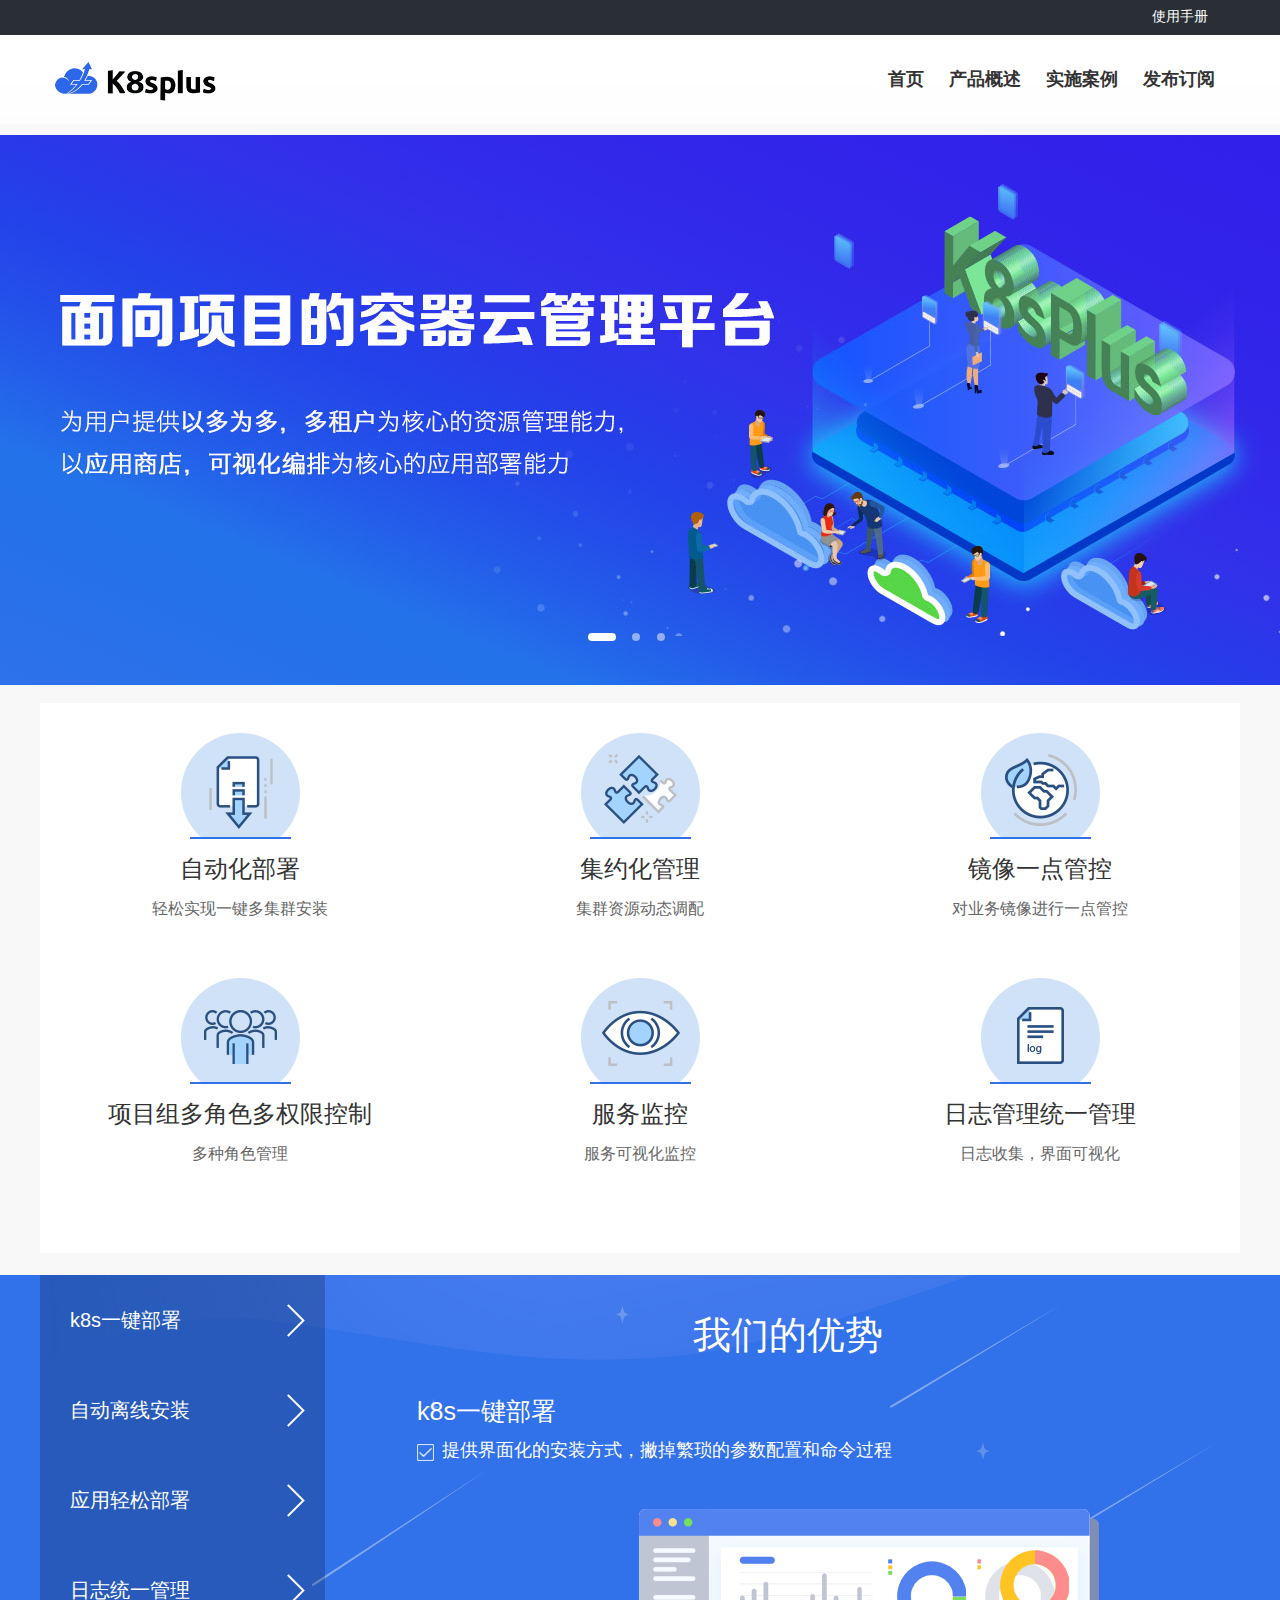
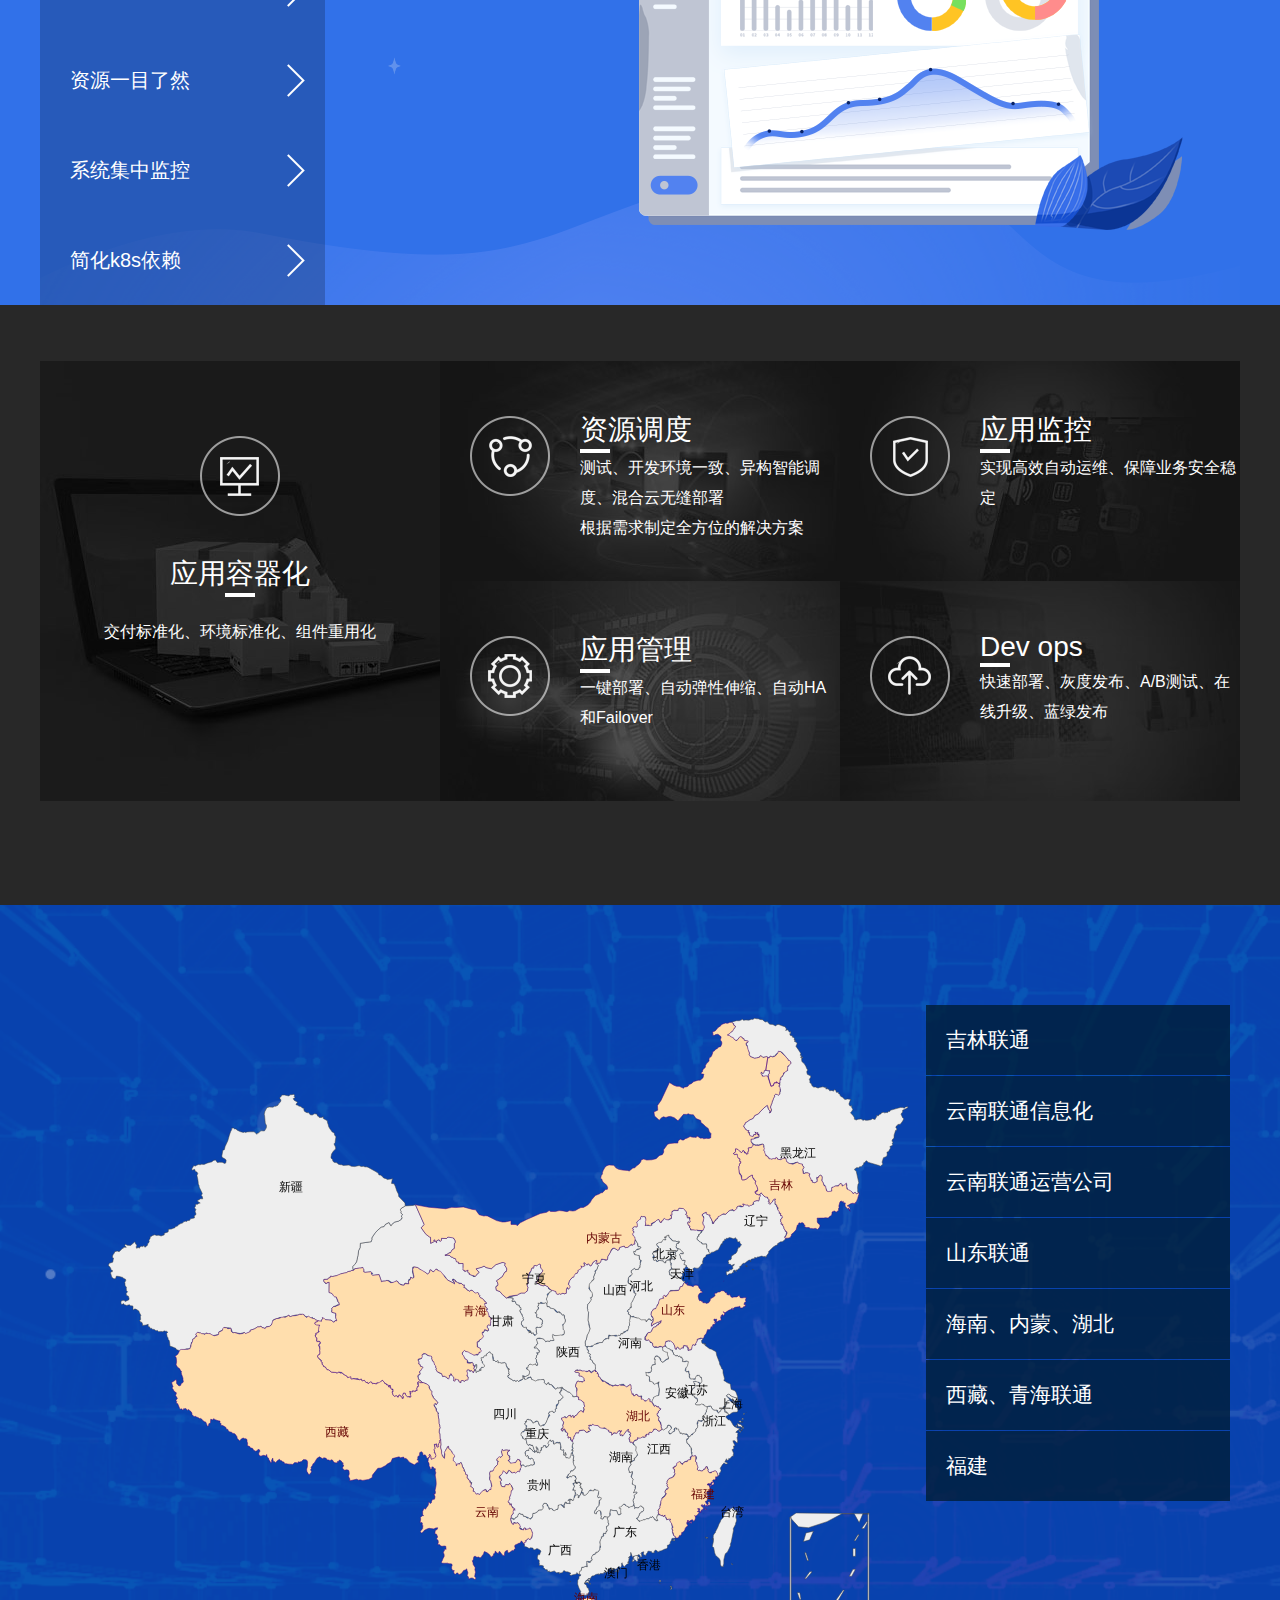
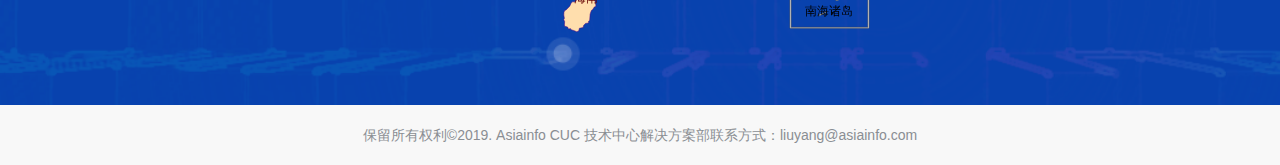
==== commit 8e4634d7: "+ 网站更新。" ====
--- a/index.html
+++ b/index.html
@@ -5,11 +5,40 @@
     <meta charset="utf-8" />
     <meta http-equiv="X-UA-Compatible" content="IE=edge,chrome=1">
     <title>k8splus-首页</title>
-    <!--<link rel="stylesheet" type="text/css" href="css/layui.css?v=7380"/>-->
+    <link rel="stylesheet" type="text/css" href="css/layui.css?v=7380"/>
     <link rel="stylesheet" type="text/css" href="css/PublicStyle.css?v=7380" />
     <link rel="stylesheet" type="text/css" href="css/main.css"/>
-    <link rel="shortcut icon" href="img/logo_ico.ico" />
-
+    <link rel="stylesheet" type="text/css" href="css/swiper.css?v=7380"/>
+    <link rel="shortcut icon" href="img/logoico.ico" />
+
+    <script src="js/jquery-3.1.1.js"></script>
+    <script src="js/animateToClass.js"></script>
+    <script src="js/common.js"></script>
+    <script src="js/counter.js"></script>
+    <script src="js/swiper.js"></script>
+
+
+    <script type="text/javascript" src="echarts-html5-canvas-map/js/jquery-1.11.1.min.js"></script>
+    <script type="text/javascript" src="echarts-html5-canvas-map/js/echarts.min.js"></script>
+    <script type="text/javascript" src="echarts-html5-canvas-map/js/china.js"></script>
+
+
+
+    <!--<script type='text/javascript'>-->
+        <!--var _vds = _vds || [];-->
+        <!--window._vds = _vds;-->
+        <!--(function () {-->
+            <!--_vds.push(['setAccountId', 'a7441887fcf4e086']);-->
+            <!--(function () {-->
+                <!--var vds = document.createElement('script');-->
+                <!--vds.type = 'text/javascript';-->
+                <!--vds.async = true;-->
+                <!--vds.src = ('https:' == document.location.protocol ? 'https://' : 'http://') + 'dn-growing.qbox.me/vds.js';-->
+                <!--var s = document.getElementsByTagName('script')[0];-->
+                <!--s.parentNode.insertBefore(vds, s);-->
+            <!--})();-->
+        <!--})();-->
+    <!--</script>-->
 </head>
 <body style="background: #f8f8f8; " class="fontFace">
 
@@ -17,38 +46,111 @@
     .zcy_menu a span{margin-top:15px;height:30px;}
 
 </style>
-
-<div class="zcy_indexBannerAndNav" style="height: 550px">
+<div class="zcy_topBox">
+    <div class="zcy_top">
+        <!--<p>面向项目的容器云管理平台</p>-->
+        <!--<button class="yellow">注册</button>-->
+        <button style="color: white;font-size: 14px" onclick="location.href='./docs'">使用手册</button>
+    </div>
+<!--</div>-->
+<div class="zcy_indexBannerAndNav" >
+    <div class="zcy_INnavBox">
+        <div class="zcy_nav">
+            <div class="zcy_logo"><a href="index.html"><img src="img/logo.png" style="margin-top: 20px"></a></div>
+            <div class="zcy_menu">
+                <b><a href="index.html" >首页</a></b>
+                    <b><a href="product.html" class="navTag">产品概述</a></b>
+                        <b><a href="CarryoutPlan.html" class="navTag">实施案例</a></b>
+                <!--<a href="">帮助文档</a>-->
+                            <b><a href="updateHistory.html">发布订阅</a></b>
+                <!--<a href=""style="margin-right:0">关于我们</a>-->
+            </div>
+        </div>
+    </div>
     <div class="zcy_indexBanner">
-        <div class="zcy_indexBannerMsg" style="background: url(img/banner-t4.png) no-repeat center;background-size: 100% 100%;-moz-background-size: 100% 100%;">
-
-
-            <div class="zcy_indexBannerMsg_No4" style="text-align: center">
-
-                <h1 style="margin-top: 150px;font-size: 35px;color:#ffffff;width: 550px">面向项目的容器云管理平台</h1>
-                <p style="width:550px;font-size: 20px;text-align: center">K8sPlus是面向项目的容器云管理平台，为用户提供<br>以多集群、多租户为核心的资源管理能力，以应用商店、可视化编排为核心的应用部署能力。</p>
-            </div>
-
-            <div  style="position:absolute; top:0; left:0; width:100%; height:89px;">
-                <div class="zcy_nav">
-                    <div class="zcy_logo"><a href="index3.html"><img src="img/k8s-icon2.png" style="margin-top: 20px;height: 58px;width: 240px"></a></div>
-                    <div class="zcy_menu" >
-                        <b><a href="index3.html" style="color: #ffffff">首页</a></b>
-                        <!--<b><a href="product.html" class="navTag">产品概述</a></b>-->
-                        <!--<b><a href="CarryoutPlan.html" class="navTag">实施案例</a></b>-->
-                        <b><a href="https://lionelpang.github.io/k8splus/docs/" target="_blank" style="color: #ffffff">帮助文档</a></b>
-                        <!--<b><a href="updateHistory.html">发布订阅</a></b>-->
-                        <!--<a href=""style="margin-right:0">关于我们</a>-->
-                    </div>
-                </div>
-            </div>
-        </div>
-    </div>
-
-</div>
+        <div class="zcy_indexBannerMsg No4 ">
+                <div class="zcy_indexBannerMsg_No4"></div>
+        </div>
+        <div class="zcy_indexBannerMsg No2 none" >
+            <div class="zcy_indexBannerMsg_No2"></div>
+            <!--<div class="zcy_indexBannerMsg_No6">-->
+            <!--</div>-->
+        </div>
+        <div class="zcy_indexBannerMsg No3 none" >
+            <div class="zcy_indexBannerMsg_No3"></div>
+        </div>
+        <!--<div class="zcy_indexBannerMsg No1 none">
+            <img src="img/banner1.jpg" >
+        </div>
+        <div class="zcy_indexBannerMsg No2 none" >
+            <div class="zcy_indexBannerMsg_No2">
+                <h1>远程真机调试，快速定位问题</h1>
+                <span style="margin-left:205px">远程单步调试</span>
+                <span style="margin-left:105px">脚本录制回放 在线真机录制</span>
+                <span style="margin-left:95px">异常分析</span>
+                <a href="javascript:void(0)">进入测试</a>
+            </div>
+        </div>
+        <div class="zcy_indexBannerMsg No3 none" >
+            <div class="zcy_indexBannerMsg_No3">
+
+                <h1>真人众测平台</h1>
+                <p>真实用户场景，及时发现问题</p>
+            </div>
+        </div>-->
+
+        <div class="zcy_indexBannerTag">
+            <a href="javascript:void(0)" class="act"></a>
+            <a href="javascript:void(0)"></a>
+            <a href="javascript:void(0)"></a>
+            <!--<a href="javascript:void(0)"></a>
+            <a href="javascript:void(0)"></a>
+            <a href="javascript:void(0)"></a>-->
+
+        </div>
+    </div></div>
 
 <script type="text/javascript">
-
+    $(function () {
+        var index = 0,intertime = 7000;
+        var inter = setInterval(scrollBan, intertime);
+
+        $(".zcy_indexBannerTag a").click(function () {
+            index = $(this).index();
+            $(".zcy_indexBannerTag a").removeClass("act").removeAttr("style");
+            $(this).animate({ width: "28px", height: "8px", opacity: 1 }, 500);
+            $(this).parents(".zcy_indexBanner").find(".zcy_indexBannerMsg").hide().eq($(this).index()).fadeIn();
+        });
+
+        $(".zcy_indexBannerTag a").mouseenter(function () {
+            clearInterval(inter);
+        });
+        $(".zcy_indexBannerTag a").mouseleave(function () {
+            inter = setInterval(scrollBan, intertime)
+        });
+        function scrollBan()
+        {
+            index++;
+            if (index == 4)
+                index = 0;
+
+            var ba = $(".zcy_indexBannerTag a");
+            ba.removeClass("act").removeAttr("style").eq(index).animate({ width: "28px", height: "8px", opacity: 1 }, 500);
+            ba.eq(index).parents(".zcy_indexBanner").find(".zcy_indexBannerMsg").hide().eq(ba.eq(index).index()).fadeIn();
+        }
+        $(".News").mouseover(function () {
+            $('.News ul').css("display",'block');
+        });
+        $(".News").mouseout(function () {
+            $('.News ul').css("display",'none');
+        });
+        $(".UserId").mouseover(function () {
+            $('.UserId ul').css("display",'block');
+        });
+        $(".UserId").mouseout(function () {
+            $('.UserId ul').css("display",'none');
+        });
+    });
 </script>
 
 <div class="zcy_indexPlan">
@@ -59,32 +161,32 @@
             <div class="byl_indexPlanMsg">
                 <ul class="byl_show">
                     <li class="byl_li1">
-                        <img src="img/bushu.png" class = "icon_fontSize">
+                        <img src="img/indexPic1.png">
                         <h2>自动化部署</h2>
                         <p>轻松实现一键多集群安装</p>
                     </li>
                     <li class="byl_li2">
-                        <img src="img/icon--2.png" class = "icon_fontSize">
+                        <img src="img/indexPic2.png">
                         <h2>集约化管理</h2>
                         <p>集群资源动态调配</p>
                     </li>
                     <li class="byl_li3">
-                        <img src="img/16-2.png" class = "icon_fontSize">
+                        <img src="img/indexPic3.png">
                         <h2>镜像一点管控</h2>
                         <p>对业务镜像进行一点管控</p>
                     </li>
                     <li class="byl_li4">
-                        <img src="img/yiji-shujuguandaoguankongtai.png" class = "icon_fontSize">
+                        <img src="img/indexPic4.png">
                         <h2>项目组多角色多权限控制</h2>
                         <p>多种角色管理</p>
                     </li>
                     <li class="byl_li5">
-                        <img src="img/jiankong.png" class = "icon_fontSize">
+                        <img src="img/indexPic5.png">
                         <h2>服务监控</h2>
                         <p>服务可视化监控</p>
                     </li>
                     <li class="byl_li6">
-                        <img src="img/rizhi.png" class = "icon_fontSize">
+                        <img src="img/indexPic6.png">
                         <h2>日志管理统一管理</h2>
                         <p>日志收集，界面可视化</p>
                     </li>
@@ -93,18 +195,125 @@
         </div>
     </div>
 </div>
-<br><br>
-
-<div class="zcy_indexIncrement" style="background-color: white">
-    <div class="byl_zcy_indexIncrement"  style="background-color: white">
-        <div class="byl_zcy_indexIncrementBox"  style="background-color: white">
+<div class="zcy_indexAdv"  style="background: #3171e9;">
+    <div class="zcy_indexAdvBox">
+        <div class="zcy_indexAdvL" style="margin-bottom: 200px">
+
+            <a href="javascript:void(0);">k8s一键部署</a>
+            <a href="javascript:void(0);">自动离线安装</a>
+            <a href="javascript:void(0);">应用轻松部署</a>
+            <a href="javascript:void(0);">日志统一管理</a>
+            <a href="javascript:void(0);">资源一目了然</a>
+            <a href="javascript:void(0);">系统集中监控</a>
+            <a href="javascript:void(0);">简化k8s依赖</a>
+
+        </div>
+        <h1 >我们的优势</h1>
+
+        <div class="zcy_indexAdvR">
+            <div class="zcy_adv1">
+                <div class="zcy_adv1Msg">
+                    <h2>k8s一键部署</h2>
+                    <ul>
+                        <li>提供界面化的安装方式，撇掉繁琐的参数配置和命令过程</li>
+
+                    </ul>
+                </div>
+                <div class="zcy_advPic">
+                    <img src="img/indexAdv1.png">
+                </div>
+            </div>
+        </div>
+        <div class="zcy_indexAdvR none">
+            <div class="zcy_adv1">
+                <div class="zcy_adv1Msg">
+                    <h2>自动离线安装</h2>
+                    <ul>
+                        <li>实现 全离线安装，可轻松部署k8s集群</li>
+                    </ul>
+                </div>
+                <div class="zcy_advPic" style="">
+                    <img src="img/indexAdv2.png">
+                </div>
+            </div>
+        </div>
+        <div class="zcy_indexAdvR none">
+            <div class="zcy_adv1">
+                <div class="zcy_adv1Msg">
+                    <h2>应用轻松部署 </h2>
+                    <ul>
+                        <li >提供界面化自动化应用部署，轻松实现镜像制作、部署服务</li>
+                    </ul>
+                </div>
+                <div class="zcy_advPic">
+                    <img src="img/indexAdv3.png" style="height:360px">
+                </div>
+            </div>
+        </div>
+        <div class="zcy_indexAdvR none">
+            <div class="zcy_adv1">
+                <div class="zcy_adv1Msg">
+                    <h2>日志统一管理</h2>
+                    <ul>
+                        <li >从各个主机中收集日志，界面化查询日志</li>
+                    </ul>
+                </div>
+                <div class="zcy_advPic" style="text-align:left;">
+                    <img src="img/indexAdv4.png">
+                </div>
+            </div>
+        </div>
+        <div class="zcy_indexAdvR none">
+            <div class="zcy_adv1">
+                <div class="zcy_adv1Msg">
+                    <h2>资源一目了然</h2>
+                    <ul>
+                        <li >对主机、应用运行状态可视化监控</li>
+                    </ul>
+                </div>
+                <div class="zcy_advPic" style="text-align: left;">
+                    <img src="img/indexAdv5.png">
+                </div>
+            </div>
+        </div>
+        <div class="zcy_indexAdvR none">
+            <div class="zcy_adv1">
+                <div class="zcy_adv1Msg">
+                    <h2>系统集中监控</h2>
+                    <ul>
+                        <li >通过界面化使用k8s ,简化对k8s概念的理解</li>
+                    </ul>
+                </div>
+                <div class="zcy_advPic" style="text-align: left;">
+                    <img src="img/indexAdv6.png">
+                </div>
+            </div>
+        </div>
+        <div class="zcy_indexAdvR none">
+            <div class="zcy_adv1">
+                <div class="zcy_adv1Msg">
+                    <h2>简化k8s依赖</h2>
+                    <ul>
+                        <li >集成界面对镜像进行统一管理,无需单独登录镜像库进行操作</li>
+                    </ul>
+                </div>
+                <div class="zcy_advPic" style="text-align: left;">
+                    <img src="img/indexAdv7.png">
+                </div>
+            </div>
+        </div>
+    </div>
+</div>
+<div class="zcy_indexIncrement" >
+    <div class="byl_zcy_indexIncrement"  >
+        <div class="byl_zcy_indexIncrementBox"  >
             <!--<h1></h1>-->
             <br>
             <br>
             <div class="byl_zcy_indexIncMsg" >
                 <div class="byl_box1" >
                     <div class="byl_No1">
-                        <img src="img/yunrongqi.png" class="bylimg80">
+                        <img src="img/indexInc10.png" class="bylimg80">
                         <h2>应用容器化</h2>
                         <em></em>
                         <p>交付标准化、环境标准化、组件重用化</p>
@@ -114,7 +323,7 @@
                     <div class="byl_box2" >
                         <div class="byl_No2" >
                             <dl>
-                                <dt><img src="img/ziyuantiaodu.png" class="bylimg80"></dt>
+                                <dt><img src="img/indexInc6.png" class="bylimg80"></dt>
                                 <dd>
                                     <h2>资源调度</h2>
                                     <em></em>
@@ -126,7 +335,7 @@
                     <div class="byl_box2">
                         <div class="byl_No3" >
                             <dl>
-                                <dt><img src="img/jiankong2.png" class="bylimg80"></dt>
+                                <dt><img src="img/indexInc7.png" class="bylimg80"></dt>
                                 <dd>
                                     <h2>应用监控</h2>
                                     <em></em>
@@ -138,7 +347,7 @@
                     <div class="byl_box2">
                         <div class="byl_No4" >
                             <dl>
-                                <dt><img src="img/gaiicon-.png" class="bylimg80"></dt>
+                                <dt><img src="img/indexInc8.png" class="bylimg80"></dt>
                                 <dd>
                                     <h2>应用管理</h2>
                                     <em></em>
@@ -150,7 +359,7 @@
                     <div class="byl_box2">
                         <div class="byl_No5" >
                             <dl>
-                                <dt><img src="img/devops2.png" style="height: 70px;width: 100px" class="bylimg80"></dt>
+                                <dt><img src="img/indexInc9.png" class="bylimg80"></dt>
                                 <dd>
                                     <h2>Dev ops</h2>
                                     <em></em>
@@ -164,36 +373,96 @@
         </div>
     </div>
 </div>
+<div class="zcy_indexSide" style="height: 800px">
+    <div style="height: 800px;width: 1000px">
+        <iframe src="echarts-html5-canvas-map/index.html" frameborder="0" width="1000" scrolling="No" height="800" leftmargin="0" topmargin="0"></iframe>
+    </div>
+    <div class="zcy_indexSideR" style="float: right;margin-right: 50px;margin-top: -700px">
+
+        <ul>
+            <li>
+                <span>吉林联通</span>
+                <div class="zcy_indexSideContact none">
+                    <p>应用项目:易受理、极客创新中心</p>
+                    <p>规模：8台<i>  平稳运行19+个月</i></p>
+                </div>
+            </li>
+            <li>
+                <span>云南联通信息化</span>
+                <div class="zcy_indexSideContact none">
+                    <p>应用项目:微服务框架、接口云化、BO云化、统一开通云化</p>
+                    <p>规模：30台<i>  平稳运行12+个月</i></p>
+                </div>
+            </li>
+            <li>
+                <span>云南联通运营公司</span>
+                <div class="zcy_indexSideContact none">
+                    <p>应用项目:微服务框架、微信公众平台、KPI展示系统</p>
+                    <p>规模：14台<i>  平稳运行12+个月</i></p>
+                </div>
+            </li>
+            <li>
+                <span>山东联通</span>
+                <div class="zcy_indexSideContact none">
+                    <p>应用项目:激励中心</p>
+                    <p>规模：28台<i>  平稳运行3+个月</i></p>
+                </div>
+            </li>
+            <li>
+                <span>海南、内蒙、湖北</span>
+                <div class="zcy_indexSideContact none">
+                    <p>应用项目:培训完成</p>
+                </div>
+            </li>
+            <li>
+                <span>西藏、青海联通</span>
+                <div class="zcy_indexSideContact none">
+                    <p>应用项目:统一云化开通</p>
+                    <p>规模：10台<i>  评估态</i></p>
+                </div>
+            </li>
+            <li>
+                <span>福建</span>
+                <div class="zcy_indexSideContact none">
+                    <p>应用项目:能力平台服务</p>
+                    <p>规模：3台<i>  试用中</i></p>
+                </div>
+            </li>
+        </ul>
+    </div>
+
+</div>
 
 
 <style>
-    .zcy_indexFootSer p em{margin:0 10px;}
-    .zcy_indexBanner{position:absolute; top:0px; left:0; width:100%; height:550px;}
-
-    .zcy_indexBannerMsg{width:100%; height:550px;  -webkit-background-size: contain; -o-background-size: cover; z-index:-1;}
-
-
-    .zcy_indexBannerMsg.No6{background: url(./img/banner2.jpg)}
-    .icon_fontSize {
-     width: 100px;
-        height: 80px;
-
+.zcy_indexFootSer p em{margin:0 10px;}
+.zcy_indexBanner{position:absolute; top:100px; left:0; width:100%; height:550px;}
+
+.zcy_indexBannerMsg{width:100%; height:550px;  -webkit-background-size: contain; -o-background-size: cover; z-index:-1;}
+
+
+.zcy_indexBannerMsg.No6{background: url(./img/index_banner2.jpg)}
+
+.zcy_indexBannerMsg img{width:100%; height:550px; }
+.zcy_indexSideContact{width:100%; height:100px; background: #eeeeee;}
+/*.zcy_indexSide{width:100%; height:650px; background: url(../img/index_mapBanner.png)no-repeat center; -webkit-background-size: cover; -o-background-size: cover; margin:0 auto; }*/
+
+#china-map {
+    width: 500px;
+    height: 500px;
+    margin: auto;
+    background: red;
+}
+</style>
+
+<script type="text/javascript">
+    var zcy_floatBottom = $(".zcy_floatBottom");
+    if (zcy_floatBottom && zcy_floatBottom.length > 0) {
+        $("#zcy_floatBottom_fix").height(zcy_floatBottom[0].clientHeight);
     }
-    .zcy_indexBannerMsg img{width:100%; height:550px; }
-    .zcy_indexSideContact{width:100%; height:100px; background: #eeeeee;}
-    /*.zcy_indexSide{width:100%; height:650px; background: url(../img/index_mapBanner.png)no-repeat center; -webkit-background-size: cover; -o-background-size: cover; margin:0 auto; }*/
-
-    #china-map {
-        width: 500px;
-        height: 500px;
-        margin: auto;
-        background: red;
-    }
-</style>
-
-
+</script>
 <div style="display: none;">
-    <!--<script type="text/javascript">var cnzz_protoco l = (("https:" == document.location.protocol) ? " https://" : " http://");document.write(unescape("%3Cspan id='cnzz_stat_icon_1259146455'%3E%3C/span%3E%3Cscript src='" + cnzz_protocol + "s11.cnzz.com/z_stat.php%3Fid%3D1259146455' type='text/javascript'%3E%3C/script%3E"));</script>-->
+    <!--<script type="text/javascript">var cnzz_protocol = (("https:" == document.location.protocol) ? " https://" : " http://");document.write(unescape("%3Cspan id='cnzz_stat_icon_1259146455'%3E%3C/span%3E%3Cscript src='" + cnzz_protocol + "s11.cnzz.com/z_stat.php%3Fid%3D1259146455' type='text/javascript'%3E%3C/script%3E"));</script>-->
 </div>
 
 <div class="zcy_indexCopy">
@@ -206,7 +475,58 @@
 
 
 <script type="text/javascript">
-
+    $(function () {
+
+        var flag = true;
+        $(window).scroll(function (e) {
+            // if ($(window).scrollTop() > ($(".zcy_indexPlatform").position().top - $(".zcy_indexPlatform").height()) && flag)
+            // {
+            //     flag = false;
+            //     $('.timer').each(count);
+            // }
+        });
+        $(".zcy_indexAdvL a").mouseover(function () {
+            $(".zcy_indexAdvR").finish().hide("normal").eq($(this).index()).show("normal");
+        });
+        $('.zcy_indexSide').click(function(){
+            // showTime();
+        });
+        $(".zcy_indexShow a").click(function () {
+            $(this).text() == "收起" ? $(this).text("查看更多").parent().prev().css("height", "560px") : $(this).text("收起").parent().prev().css("height", "auto");
+        });
+
+
+
+        //五大优势
+        $('.byl_zcy_indexIncrement .byl_box1').hover(function(){
+            $(this).children('div.byl_hover1').finish().animate({top:0},300);
+        },function(){
+            $(this).children('div.byl_hover1').finish().animate({top:-440},300);
+        });
+        $('.byl_zcy_indexIncrement .byl_box2').hover(function(){
+            $(this).children('div.byl_hover2').finish().animate({top:0},200);
+        },function(){
+            $(this).children('div.byl_hover2').finish().animate({top:-225},200);
+        });
+        $(".zcy_indexPartnerBox a").mouseenter(function () {
+            $(this).find("img").removeClass("gray");
+        });
+
+        $(".zcy_indexPartnerBox a").mouseleave(function () {
+            $(this).find("img").addClass("gray");
+        });
+        //一站式
+        $(".byl_indexPlanMsg ul li").mouseover(function(){
+            var i = $(".byl_indexPlanMsg ul li").index(this);
+            console.log(i);
+            $(".byl_hide li").fadeOut(200).eq(i).finish().fadeIn(200);
+            $(".byl_hide li").eq(i).mouseleave(function () {
+                $(this).fadeOut(200);
+            });
+        });
+
+
+    });
 
 
 
--- a/css/main.css
+++ b/css/main.css
@@ -1,7 +1,7 @@
 
 /*澶撮儴*/
 .zcy_topBox{width:100%; height:50px; background: #292f35;}
-.zcy_top{width:1200px; height:50px; margin:0 auto;}
+.zcy_top{width:1200px; height:35px; margin:0 auto;}
 .zcy_top p{float:left; font-size:16px; line-height: 50px; color:#ffffff;}
 .zcy_top span{float:right; color:#ffffff; font-size:14px; line-height: 50px;  padding:0 15px; display: inline-block;}
 .zcy_top span.UserId{position:relative;}
@@ -28,7 +28,7 @@
 .zcy_top span.noLeft{margin-left:0;}
 .zcy_top span:hover{color:#ffffff; background: #000000; cursor: pointer;}
 
-.zcy_top button{float:right; width:86px; height:34px; border-radius:4px; text-align: center;  background: #292F35; margin-top:8px; margin-right:17px;}
+.zcy_top button{float:right; width:86px; height:34px; border-radius:4px; text-align: center;  background: #292F35; margin-top:0px; margin-right:17px;}
 .zcy_top button.blue{ border:solid 2px #1d7fd1;color:#1d7fd1;}
 .zcy_top button.blue:hover{cursor: pointer; background: #1b1f24;}
 .zcy_top button.yellow{ border:solid 2px #ffae00;color:#ffae00;}
@@ -65,8 +65,8 @@
 .zcy_menu2 a:hover{border-bottom:solid 2px #1a8dee; color:#1a8dee;}
 
 .zcy_helpBanner{width:100%; height:422px; background: url(../img/help_banner.jpg) center; -webkit-background-size: cover; -o-background-size: cover; }
-.zcy_helpBanner h1{float:left; width:100%;font-size:32px;  text-align: center; color:#ffffff; font-weight: normal; margin-top:40px;}
-.zcy_helpBanner h2{font-size:18px; line-height: 48px; color:#ffffff; text-align: center;}
+.zcy_helpBanner h1{float:left; width:100%;font-size:32px;  text-align: center; color:#ffffff; font-weight: normal; margin-top:40px; line-height: 80px;}
+.zcy_helpBanner h2{font-size:18px; line-height: 36px; color:#ffffff; text-align: center;}
 
 .zcy_helpDetailBanner{width:100%; height:148px; background: url(../img/help_detailBg.jpg) center;-webkit-background-size: cover; -o-background-size: cover; }
 .zcy_helpDetailBanner h1{width:100%; text-align: center; color:#ffffff; line-height: 148px; font-weight: normal;}
@@ -106,7 +106,7 @@
 .zcy_chinese{float:right; margin-top:20px;}
 .zcy_chinese a{color:#666666; width:30px; height:23px;  display:inline-block; line-height: 23px; font-size:14px; padding-left:28px; background: url(../img/gq.png) no-repeat; }
 
-/*甯姪璇︽儏*/
+/*甯姪璇︽儏*/
 .zcy_whiteBg{width:100%; background: #ffffff; overflow: hidden;}
 
 .zcy_path{width:1200px; height:80px;  margin:0 auto; font-size:12px; line-height: 80px; color:#333333;}
@@ -213,7 +213,7 @@
 .zcy_csfwBanner2{width:100%; height:150px; background: url(../img/csfwBanner2.jpg) center;-webkit-background-size: cover; -o-background-size: cover; }
 .zcy_floatTel a:hover{filter:alpha(opacity=80); opacity: 0.8;}
 
-/*鍏煎鎬ф祴璇�*/
+/*鍏煎鎬ф祴璇�*/
 .zcy_jrxBanner{width:100%; height:400px; background: url(../img/jrxBanner.jpg) no-repeat center; -webkit-background-size: cover; -o-background-size: cover; }
 .zcy_jrxBannerTxt h1{text-align: center; font-size:72px; color:#ffffff;line-height: 60px; font-weight: lighter; padding-top:80px; margin:0 auto;}
 .zcy_jrxBannerTxt p{width:100%; height:35px; display:block; margin:0 auto; text-align: center; font-size:20px; font-weight:lighter; color:#ffffff; margin-top:20px;}
@@ -277,7 +277,7 @@
 .zcy_comPhoneR dl dd a:hover{text-decoration: underline;}
 .zcy_jrxBanner2{width:100%; height:150px; background: url(../img/jrxBanner2.jpg) center;-webkit-background-size: cover; -o-background-size: cover; }
 
-/*鍏煎鎬ф祴璇�-閫夋嫨缁堢*/
+/*鍏煎鎬ф祴璇�-閫夋嫨缁堢*/
 .zcy_jrxTag{width:1200px;  margin:0 auto; margin-top:30px; }
 .zcy_jrxTag a{float:right;  width:118px; height:50px; margin-right:40px; line-height:50px; font-size:18px; color:#37689c; display: block;}
 .zcy_jrxTag a:hover{border-bottom: solid 5px #ffae00;color:#37689c;}
@@ -761,25 +761,26 @@
 
 /*缃戠粶鍙嬪ソ娴嬭瘯*/
 .zcy_NetBanner{width:100%; height:400px; background: url(../img/Netbanner.png) no-repeat center;-webkit-background-size: cover; -o-background-size: cover;  text-align: center;}
-.zcy_netDeepMsg{width:100%; height:675px; background: #243b56;}
+.zcy_netDeepMsg{width:100%; height:720px; background: #3171e9;}
 .zcy_netDeepMsgBox{position:relative; width:1200px; height:500px; margin:0 auto; text-align: center;}
-.zcy_netDeepMsgBox h1{ text-align: center; font-size:30px; line-height: 100px; color:#ffffff; font-weight: normal;}
-.zcy_netDeepMsgBox p{width:50%; margin:0 auto; font-size:16px; color:#ffffff; line-height: 28px; text-align: center;}
-.zcy_netDeepMsgBox a{text-align:center; color:#f5a806;  line-height: 50px; font-size:20px}
+.zcy_netDeepMsgBox h1{ text-align: center; font-size:36px; line-height: 140px; color:#ffffff; font-weight: normal;}
+.zcy_netDeepMsgBox p{width:90%; margin:0 auto; font-size:16px; color:#ffffff; line-height: 36px; text-align: center;}
+.zcy_netDeepMsgBox a{text-align:center; color:#f5a806;  line-height: 80px; font-size:20px;}
+.zcy_netDeepMsgBox a:hover { color:#ffffff;}
 .zcy_netDeepMsgBox ul {width:400px; margin:0 auto;}
 .zcy_netDeepMsgBox ul li{float:left; width:200px; }
 .zcy_netDeepMsgBox ul li p{width:100%; font-size:16px; line-height: 30px; color:#93b4d2;}
-.zcy_netComputer{position:absolute; bottom:-300px; left:50%; width:800px; height:468px; margin-left:-400px;}
+.zcy_netComputer{position:absolute; bottom:-280px; left:50%; width:800px; height:468px; margin-left:-400px;}
 
 .zcy_dir2{width:100%; height:130px; background: #f8f8f8;;}
 
 .zcy_comGn2{width:1200px; margin:70px auto; overflow: hidden;}
 .zcy_comGn2 h1{font-size:30px; line-height: 80px; text-align: center; font-weight: normal; color:#333333;}
 .zcy_comGn2 ul{overflow: hidden;}
-.zcy_comGn2 ul li{float:left; width:380px; height:300px; background:#292f35; text-align: center; margin-right: 30px;color:#aaaaaa;}/*newv1*/
+.zcy_comGn2 ul li{float:left; width:380px; height:380px; background:#292f35; text-align: center; margin-right: 30px;color:#aaaaaa;}/*newv1*/
 .zcy_comGn2 ul li img{filter:alpha(opacity=50);opacity: 0.5;}/*newv1*/
 .zcy_comGn2 ul li h1{font-size:24px; color:#ffffff; font-weight: normal; line-height: 50px; margin-top:20px; margin-bottom: 10px;}/*newv1*/
-.zcy_comGn2 ul li p{ text-align:center; width:100%;  line-height: 25px; padding:20px; padding-top:0px; box-sizing: border-box;}/*newv1*/
+.zcy_comGn2 ul li p{ text-align:center; width:100%;  line-height: 30px; padding:20px; padding-top:0px; box-sizing: border-box;}/*newv1*/
 .zcy_comGn2 ul li:hover{/*cursor:pointer;*/ color	:#ffffff;}/*newv1*/
 .zcy_comGn2 ul li:hover img{filter:alpha(opacity=100);opacity: 1;}/*newv1*/
 
@@ -787,7 +788,7 @@
 .zcy_netTestSysBox{width:1200px; margin:0 auto;}
 .zcy_netTestSysBox h1{width:100%;font-size:30px; line-height: 80px; text-align: center; font-weight: normal; color:#333333;}
 
-.zcy_netSysPic{position:relative; width:1141px; height:541px; background:url(../img/net4.png) no-repeat; margin:20px auto;}
+.zcy_netSysPic{position:relative; width:1141px; height:750px; background:url(../img/net4.png) no-repeat; margin:20px auto;}
 
 .zcy_netSysMsg{position:absolute;}
 .zcy_netSysMsg h2{font-size:24px; color:#333333; line-height: 30px; font-weight: normal;}
@@ -796,8 +797,10 @@
 .zcy_netSysMsg.No2{top:70px; right:0; text-align: right;}
 .zcy_netSysMsg.No3{top:255px; left:0}
 .zcy_netSysMsg.No4{top:255px; right:0; text-align: right;}
-
-/*----------鏂板鏍峰紡2017-07-14-----------------------------------------------------------------------------------------------*/
+.zcy_netSysMsg.No5{top:470px; left:0}
+.zcy_netSysMsg.No6{top:470px; right:0; text-align: right;}
+
+/*----------鏂板鏍峰紡2017-07-14-----------------------------------------------------------------------------------------------*/
 
 .zcy_homeBanner{width:100%;}
 .zcy_homeBanner h1{font-size:72px; color:#ffffff; line-height:400px; text-align: center; font-weight: lighter;}
@@ -861,7 +864,7 @@
 
 .zcy_sysQW{width:1200px; no-repeat ; margin:0 auto; margin-top:50px;}
 .zcy_sysQWTxt{float:left;width:100%; overflow: hidden; margin-top:60px; }
-.zcy_sysQW span{margin-left:50px; font-size:30px; color:#ffffff; border-bottom: solid 5px #ffffff;}
+.zcy_sysQW span{margin-left:50px; font-size:30px; color:#ffffff; border-bottom: solid 5px #3171e9; padding-bottom: 5px;}
 .zcy_sysQW p{width:600px; margin-left:50px; margin-top:23px; color:#ffffff; font-size:18px;  line-height:30px; font-weight: lighter;}
 
 .zcy_sysQWGave{position:relative; width:1200px; height:400px; margin:0 auto; background: #e1e1e1; margin-top:40px;}
@@ -1162,7 +1165,7 @@
 .layui-tab-title.zcy_updateTag{margin-left:130px;}
 
 
-/*----------------2017-07-21鏂板鏍峰紡---------------*/
+/*----------------2017-07-21鏂板鏍峰紡---------------*/
 
 /*AQUA*/
 .zcy_AquaBanner{width:100%; height:400px; background: url(../img/aqua_banner.jpg) no-repeat; -webkit-background-size: cover; -o-background-size: cover; }
@@ -1232,7 +1235,7 @@
 
 .zcy_HQUA_ZS{width:1200px; margin:30px auto;}
 
-/*閲嶈瀵嗙爜*/
+/*閲嶈瀵嗙爜*/
 
 .zcy_setPassword {width:100%; min-height:400px; margin:0 auto; text-align: center; overflow: hidden; background: #ffffff;}
 .zcy_setPassword h1{font-size:20px; line-height: 50px; color:#333333; text-align: center; margin-top:30px;}
@@ -1463,7 +1466,7 @@
 .zcy_indexBannerMsg.No1{background: url(../img/index_banner1.jpg) no-repeat center;}
 .zcy_indexBannerMsg.No2{background: url(../img/index_banner2.jpg) no-repeat center;}
 .zcy_indexBannerMsg.No3{background: url(../img/index_banner3.jpg) no-repeat center;}
-.zcy_indexBannerMsg.No4{background: url(../img/index_banner_indapp_1.png) no-repeat center;}
+.zcy_indexBannerMsg.No4{background: url(../img/index_banner1.jpg) no-repeat center;}
 .zcy_indexBannerMsg.No5{background: url(../img/index_banner_ai.png) no-repeat center;}
 .zcy_indexBannerMsg.No6{background: url(../img/index_banner_p.png) no-repeat center;}
 
@@ -1523,26 +1526,26 @@
 .zcy_indexPlanMask a{width:220px; height:40px; display: inline-block; border:solid 1px #ffffff; line-height: 40px; text-align: center; color:#ffffff;}
 .zcy_indexPlanMask a:hover{background: #ffffff; color:#1a8dee}
 
-.zcy_indexAdv{width:100%; height:650px; background: #282828;  -webkit-background-size: cover; -o-background-size: cover; margin:0 auto; margin-top:30px;}
-.zcy_indexAdvBox{width:1200px; height:650px; margin:0 auto;overflow:hidden;}
+.zcy_indexAdv{width:100%; height:630px; background: #282828;  -webkit-background-size: cover; -o-background-size: cover; margin:0 auto; margin-top:30px;}
+.zcy_indexAdvBox{width:1200px; height:650px; margin:0 auto;overflow:hidden;background: url(../img/indexAdvbg.png) no-repeat left bottom;}
 .zcy_indexAdvBox h1{width:100%; font-size:38px; text-align: center; color:#ffffff; line-height: 120px; font-weight: lighter;}
 .zcy_indexAdvL{float:left; width:295px; overflow: hidden;}
 .zcy_indexAdvL a{width:295px; height:90px; display:inline-block; font-size:20px; line-height:90px;padding-left:30px; color:#ffffff;background: url(../img/indexAdvLBG.png) no-repeat; box-sizing: border-box;}
 .zcy_indexAdvL a:hover{ background: url(../img/indexAdvLBG_hover.png) no-repeat;color:#f1f1f1;}
 
-.zcy_indexAdvR{float:left; width:893px; height:450px; overflow: hidden; margin-left:12px;}
+.zcy_indexAdvR{float:left; width:893px; height:450px; overflow: hidden; margin-left:12px; }
 
 .zcy_adv1{width:100%; overflow: hidden;}
 .zcy_adv1Msg{width:100%; overflow: hidden;}
 .zcy_adv1Msg h2{float:left; width:100%; font-size:25px; color:#ffffff; font-weight: lighter;margin-left:70px }
 .zcy_adv1Msg p{float:left;width:100%;font-size:17px; line-height: 34px; color:#ffffff; margin-top:10px;margin-left:70px}
 .zcy_adv1Msg ul{float:left; width:100%;margin-left:70px }
-.zcy_adv1Msg ul li{float:left; width:33%; margin-top:10px; color:#ffffff; font-size:18px; padding-left:25px; background: url(../img/dg.png) no-repeat; box-sizing: border-box;}
+.zcy_adv1Msg ul li{float:left; width:90%; margin-top:10px; color:#ffffff; font-size:18px; padding-left:25px; background: url(../img/dg.png) no-repeat; box-sizing: border-box;}
 
 .zcy_adv1Msg a{float:left; width:220px; height:40px; display: inline-block; border:solid 1px #ffffff; text-align: center; line-height: 40px; color:#ffffff; margin-top:16px; margin-left:70px;}
 .zcy_adv1Msg a:hover{color:#1a8def; background: #ffffff;}
 .zcy_advPic{float:left; width:100%; margin-top:20px;margin-left:70px; text-align: center;  }
-.zcy_advPic img{height:248px;}
+.zcy_advPic img{height:360px;}
 .zcy_adv2{width:100%; overflow: hidden;}
 .zcy_adv2 dl dt{float:left; width:100%; }
 .zcy_adv2 dl dt h2{font-size:25px; color:#ffffff; font-weight: lighter;}
@@ -1733,7 +1736,7 @@
 .zcy_indexSideR ul li span.act{background:url(../img/index_mapbg_hover.png) no-repeat; color:#1a8dee; cursor: pointer;}
 
 /*-----2017-07-31-------*/
-/*-----涓汉涓績-------*/
+/*-----涓汉涓績-------*/
 .zcy_userCenterTag{width:1200px; margin:0 auto; overflow: hidden;box-shadow:0px 1px 5px #e1e1e1;}
 .zcy_UCfoot{width:100%; height:20px; box-shadow:0px 1px 5px #e1e1e1; background: #ffffff;}
 .zcy_userCenterTagBox{width:100%; height:80px; background:#39699a;}
@@ -1868,7 +1871,7 @@
 .zcy_ucEjectMsg dl dd{margin-left:80px;}
 .zcy_ucEjectMsg dl dd p{font-size:14px; line-height: 100px;;}
 
-/*-----涓汉涓績-鎶ュ憡涓€瑙�-------*/
+/*-----涓汉涓績-鎶ュ憡涓€瑙�-------*/
 .zcy_ucReporeTagBox{float:left; width:100%; height:60px; background: #ffffff; box-shadow:0px 1px 5px #e1e1e1; }
 .zcy_ucReporeTag{float:left; height:60px; padding:10px 0; box-sizing: border-box; }
 .zcy_ucReporeTag a{float:left; line-height: 40px; font-size:16px; width:130px; text-align: center; color:#333333; border-right: solid 1px #c9c9c9;}
@@ -2083,7 +2086,7 @@
 .zcy_ucTerminalChart{width:100%; overflow: hidden; text-align: center;margin-top:20px;}
 .zcy_ucTerminalBox{width:100%; overflow: hidden;}
 
-/*-----涓汉涓績-鎶ュ憡涓€瑙�-缃戠粶鍙嬪ソ娴嬭瘯-------*/
+/*-----涓汉涓績-鎶ュ憡涓€瑙�-缃戠粶鍙嬪ソ娴嬭瘯-------*/
 .zcy_ucNetwork{width:100%; overflow: hidden; margin-top:20px;}
 .zcy_ucNetworkTag{width:100%; height:40px;}
 .zcy_ucNetworkTag a{width:33%; height:40px; display: inline-block; line-height: 40px; background:url(../img/uc_webTagBG.png) repeat-x 0 0; text-align: center; font-size: 18px;}
@@ -2096,7 +2099,7 @@
 
 .zcy_ucWebMsg table tr td.rightBorder{border-bottom:solid 1px #dceffe;}
 
-/*-----涓汉涓績-娑堟伅涓績-------*/
+/*-----涓汉涓績-娑堟伅涓績-------*/
 .zcy_ucNewsList{width:100%; overflow: hidden;}
 .zcy_ucNewsList ul li{width:100%; line-height: 40px; border-bottom: solid 1px #dceffe;}
 .zcy_ucNewsList ul li span{float:right; color:#999999}
@@ -2106,7 +2109,7 @@
 .zcy_ucNewsDetail p{ font-size:16px; line-height:30px; color:#666666; text-align: left; text-indent: 2em; margin-top:10px;}
 .zcy_ucNewsDetail p.pic{text-indent: 0; text-align: center;}
 
-/*-----涓汉涓績-鐢ㄦ埛淇℃伅-------*/
+/*-----涓汉涓績-鐢ㄦ埛淇℃伅-------*/
 .zcy_ucPersonal{width:100%; overflow: hidden;}
 
 .zcy_ucPerTitle{float:left; width:100%; border-bottom: solid 1px #eeeeee; overflow: hidden;}
@@ -2155,7 +2158,7 @@
 .zcy_ucSave h1{font-size:24px; color:#333333; line-height: 50px; text-align: center; font-weight: normal;}
 .zcy_ucSave p{text-align: center; padding:20px 0; }
 
-/*-----涓汉涓績-璐︽埛浣欓-------*/
+/*-----涓汉涓績-璐︽埛浣欓-------*/
 .zcy_ucAccount{width:100%; overflow: hidden; padding:20px;}
 .zcy_ucAccount p{font-size:16px; color:#333333; line-height: 40px;}
 
@@ -2165,7 +2168,7 @@
 .zcy_ucPay a:hover{border:solid 1px #1d7fd1}
 .zcy_ucPay a.act{border:solid 1px #1d7fd1}
 
-/*-----涓汉涓績-浼樻儬鍒�-------*/
+/*-----涓汉涓績-浼樻儬鍒�-------*/
 .zcy_ucTestCoupon_rule{position:relative; float:right;}
 .zcy_ucTestCoupon_rule a{display:inline-block; color:#333333; line-height: 40px; padding-left:40px; margin-left:50px; }
 .zcy_ucTestCoupon_rule a.rule{background:url(../img/coupon1.png) no-repeat 0 0}
@@ -2268,7 +2271,7 @@
 .zcy_CusForm p{font-size: 14px; line-height: 30px;text-align: center; font-weight: normal;color: #ff0000;}
 
 /*-----鍏充簬鎴戜滑-------*/
-.zcy_AboutBanner{position:relative; width:100%; height:330px; text-align:center; background: url(../img/about_banner.png) no-repeat; -webkit-background-size: 100% 100%; -o-background-size: 100% 100%;}
+.zcy_AboutBanner{position:relative; width:100%; height:422px; text-align:center; background: url(../img/about_banner.jpg) top center;}
 .zcy_aboutTag{position:absolute; bottom:0; left:36%;  width:400px; height:40px; line-height: 40px;  color:#ffffff; text-align: center;}
 .zcy_aboutTag a{width:190px; height:40px; line-height: 40px; display: inline-block;color:#ffffff; font-size:18px;}
 .zcy_aboutTag a:hover{background: #f8f8f8; color:#37689c}
@@ -2320,7 +2323,7 @@
 .zcy_indexBannerMsg {cursor:pointer;}
 
 
-/*鐧诲綍娉ㄥ唽鏍峰紡淇敼*/
+/*鐧诲綍娉ㄥ唽鏍峰紡淇敼*/
 #tip_span_email{width:100%; color:#e34f5a; padding-left:20px; background: url(../img/icon4.png) no-repeat; display:none;clear:both;line-height: 27px}
 /*.loginInt span{display:none;}*/
 /*.zcy_autoLogin span{display:block;}*/
@@ -2370,7 +2373,7 @@
 .zcy_ucTdShear > .bdsharebuttonbox > a.qq{background: url(../img/share.png) no-repeat -65px 0;}
 .zcy_ucTdShear > .bdsharebuttonbox > a.wx{background: url(../img/share.png) no-repeat -100px 0;}
 
-/*PublicStyle.css涓瑕嗙洊鐨勫睘鎬�*/
+/*PublicStyle.css涓瑕嗙洊鐨勫睘鎬�*/
 a:hover{color:#1d7fd1;}
 .zcy_indexFootSer p a:hover{color:#1d7fd1;}
 .zcy_indexFootNews ul li a:hover{color:#1d7fd1;}
@@ -2496,7 +2499,7 @@
     width: 100%;
 
 }
-/* 涔濆鏍� */
+/* 涔濆鏍� */
 .squared_outer {
     width: 90%;
     margin: 2rem auto;
@@ -2648,7 +2651,7 @@
     margin: auto;
     width: 80%;
 }
-/* 涔濆鏍� */
+/* 涔濆鏍� */
 .squaredai_outer {
     width: 100%;
     padding: 2rem 0;
@@ -2810,11 +2813,11 @@
     width: 80px;
     height: 80px;
     margin-top: 5px;
-    margin-left: 50px;
+    margin-left: 30px;
 }
 .byl_zcy_indexIncrement .byl_box2 dl dd {
-    margin-left: 160px;
-    margin-top: 70px;
+    margin-left: 140px;
+    margin-top: 50px;
 }
 .byl_zcy_indexIncrement .byl_box2 h2 {
     color: #ffffff;
